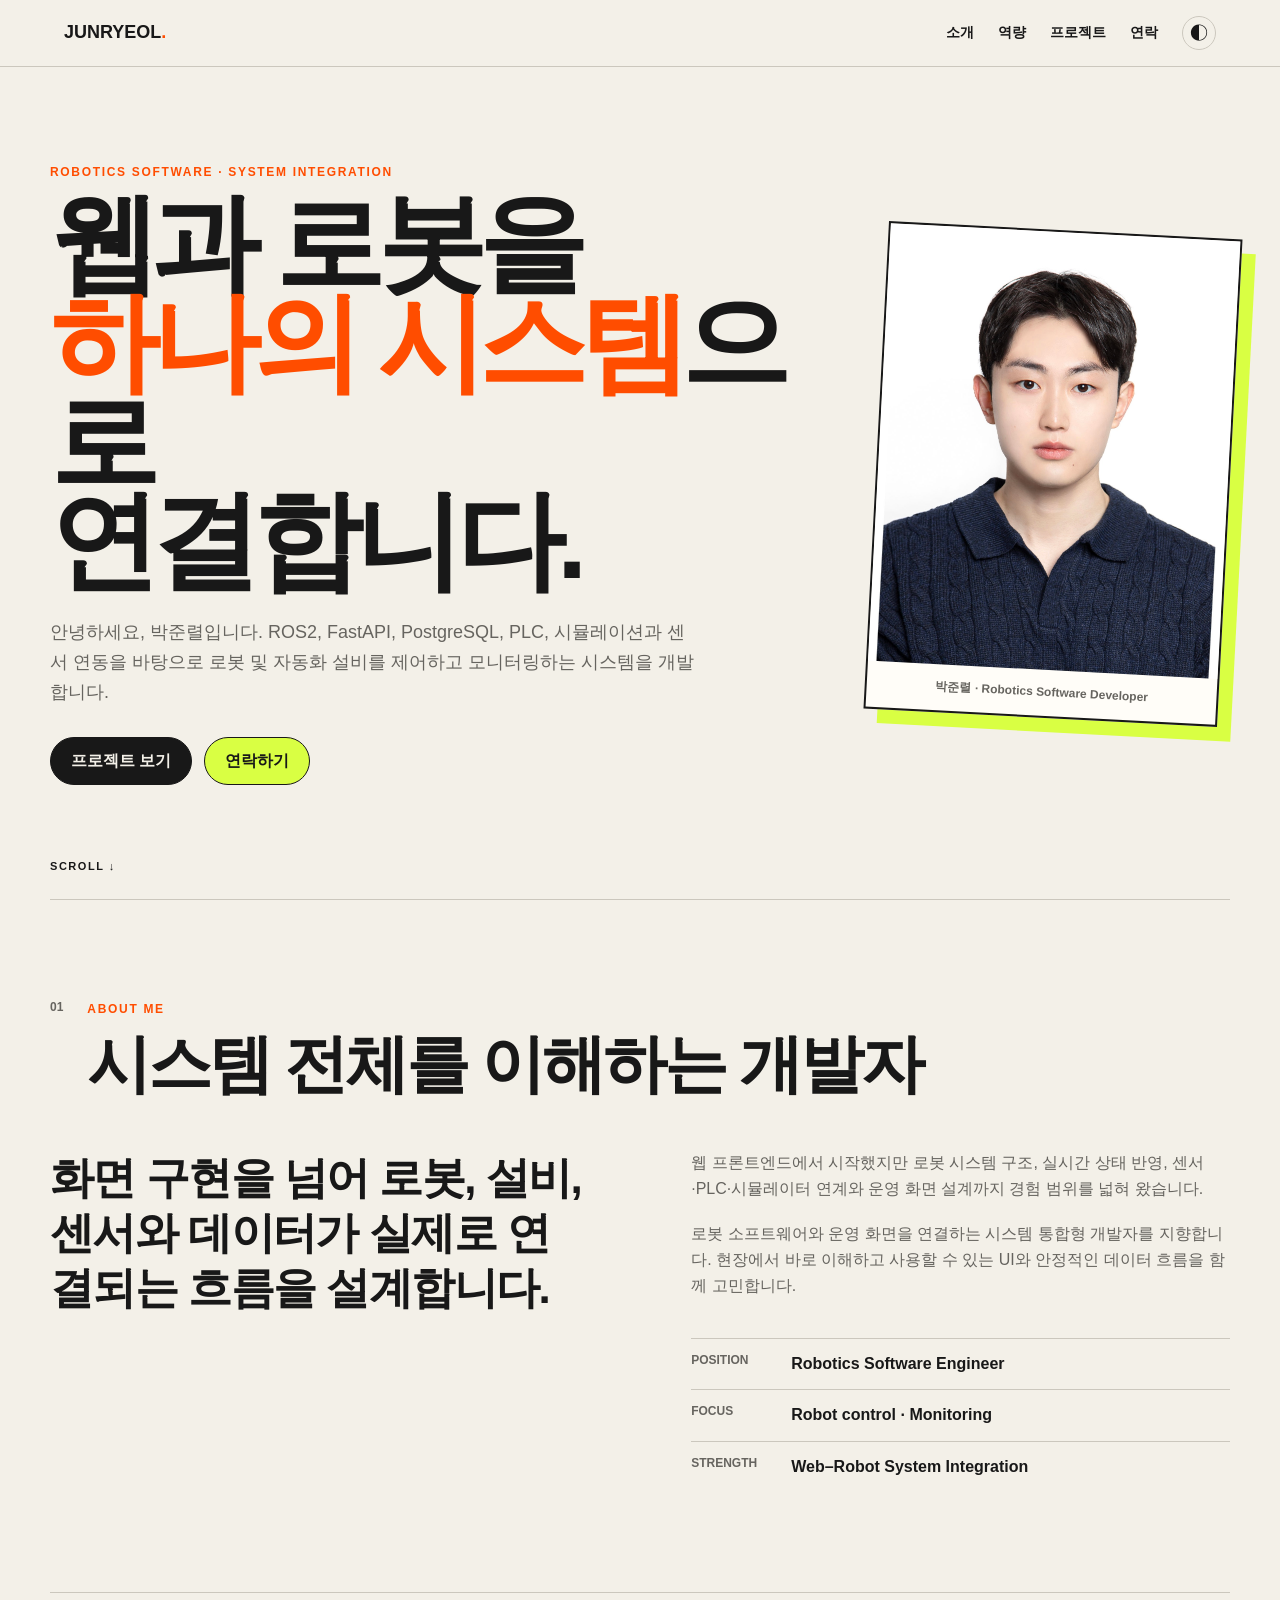
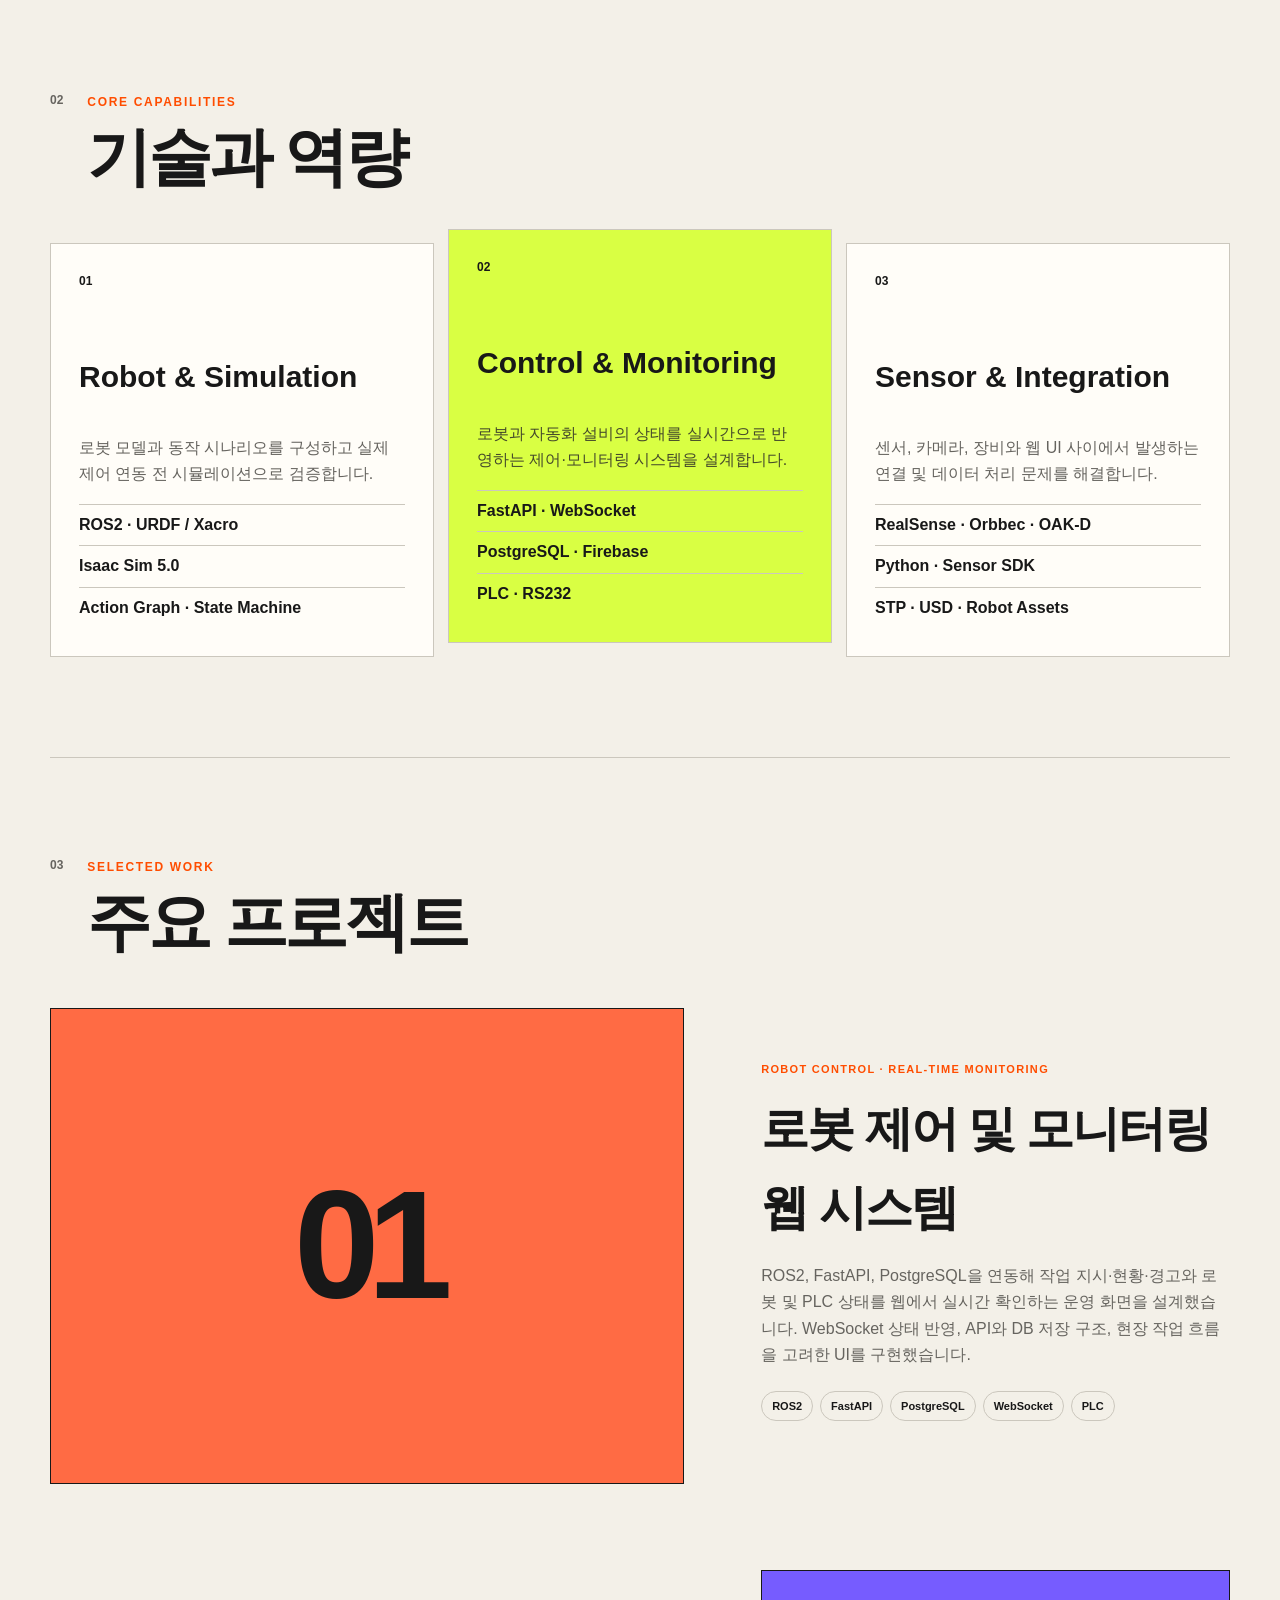
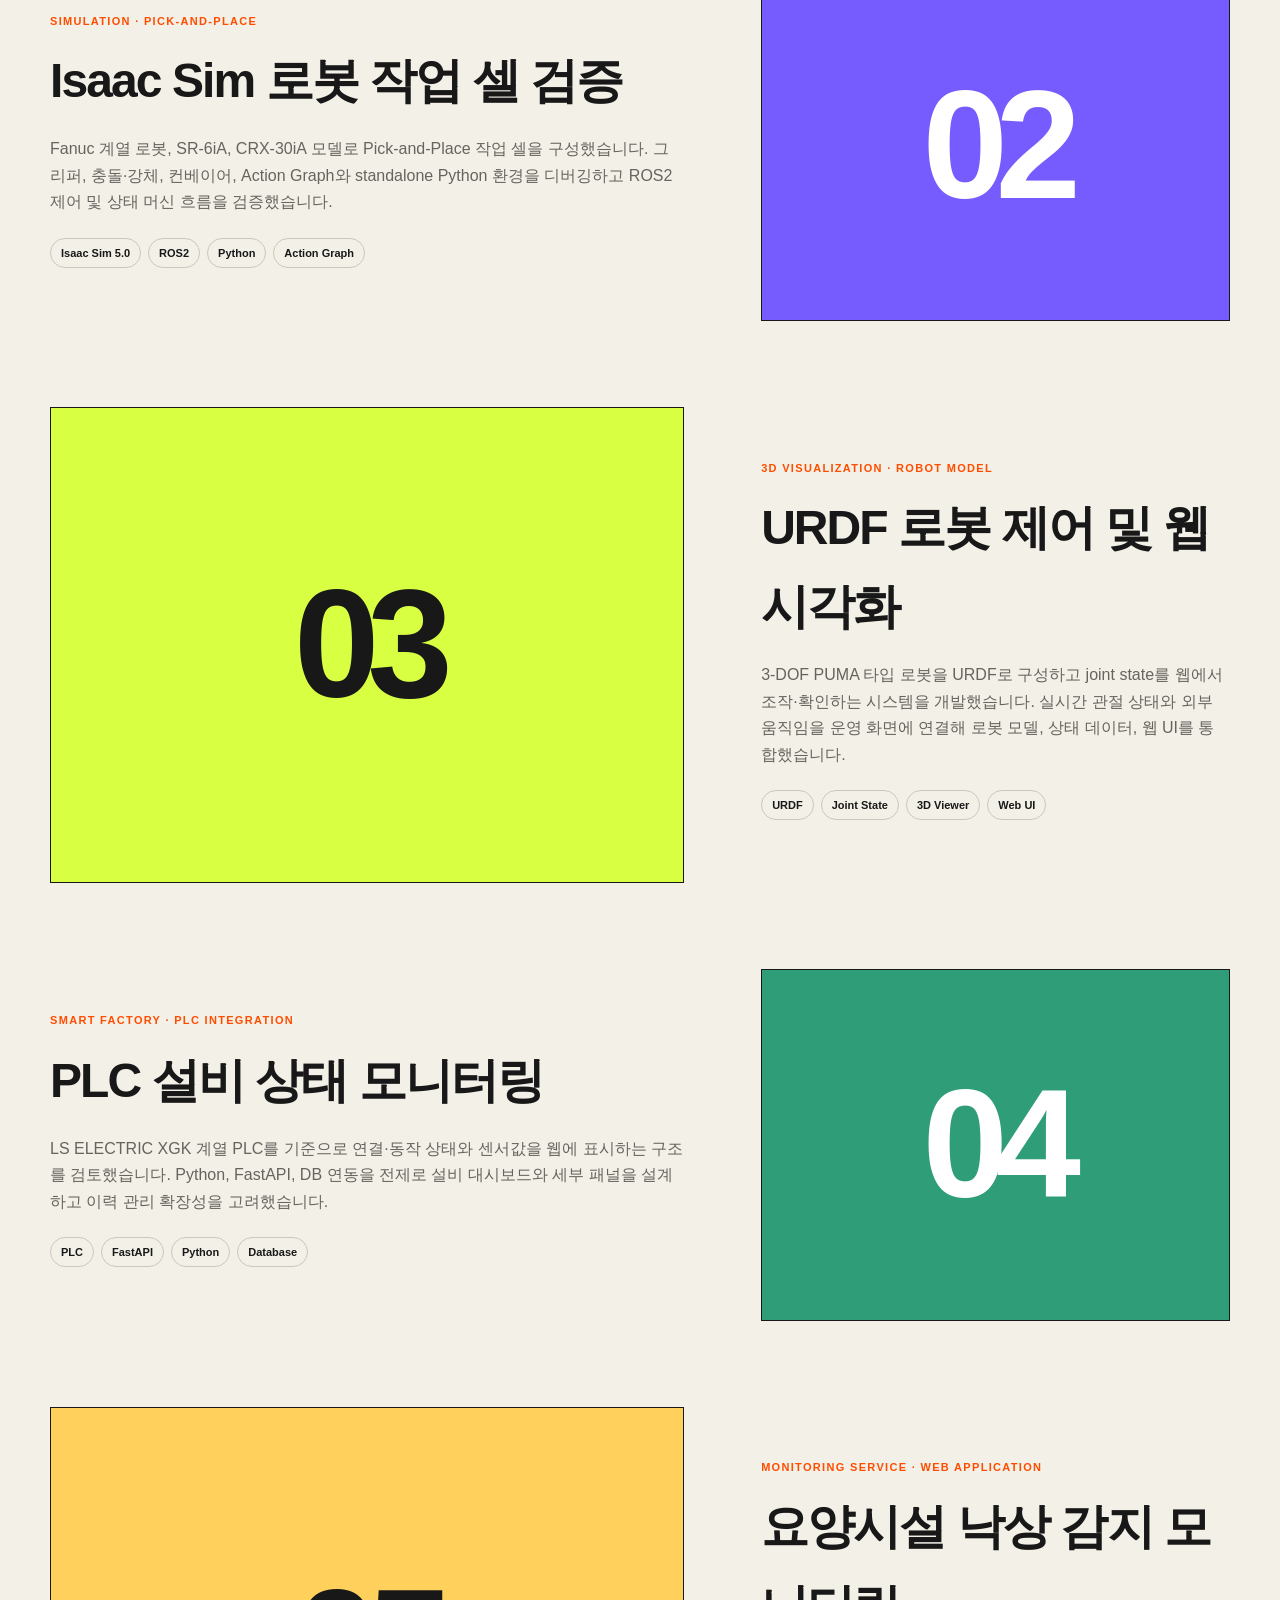
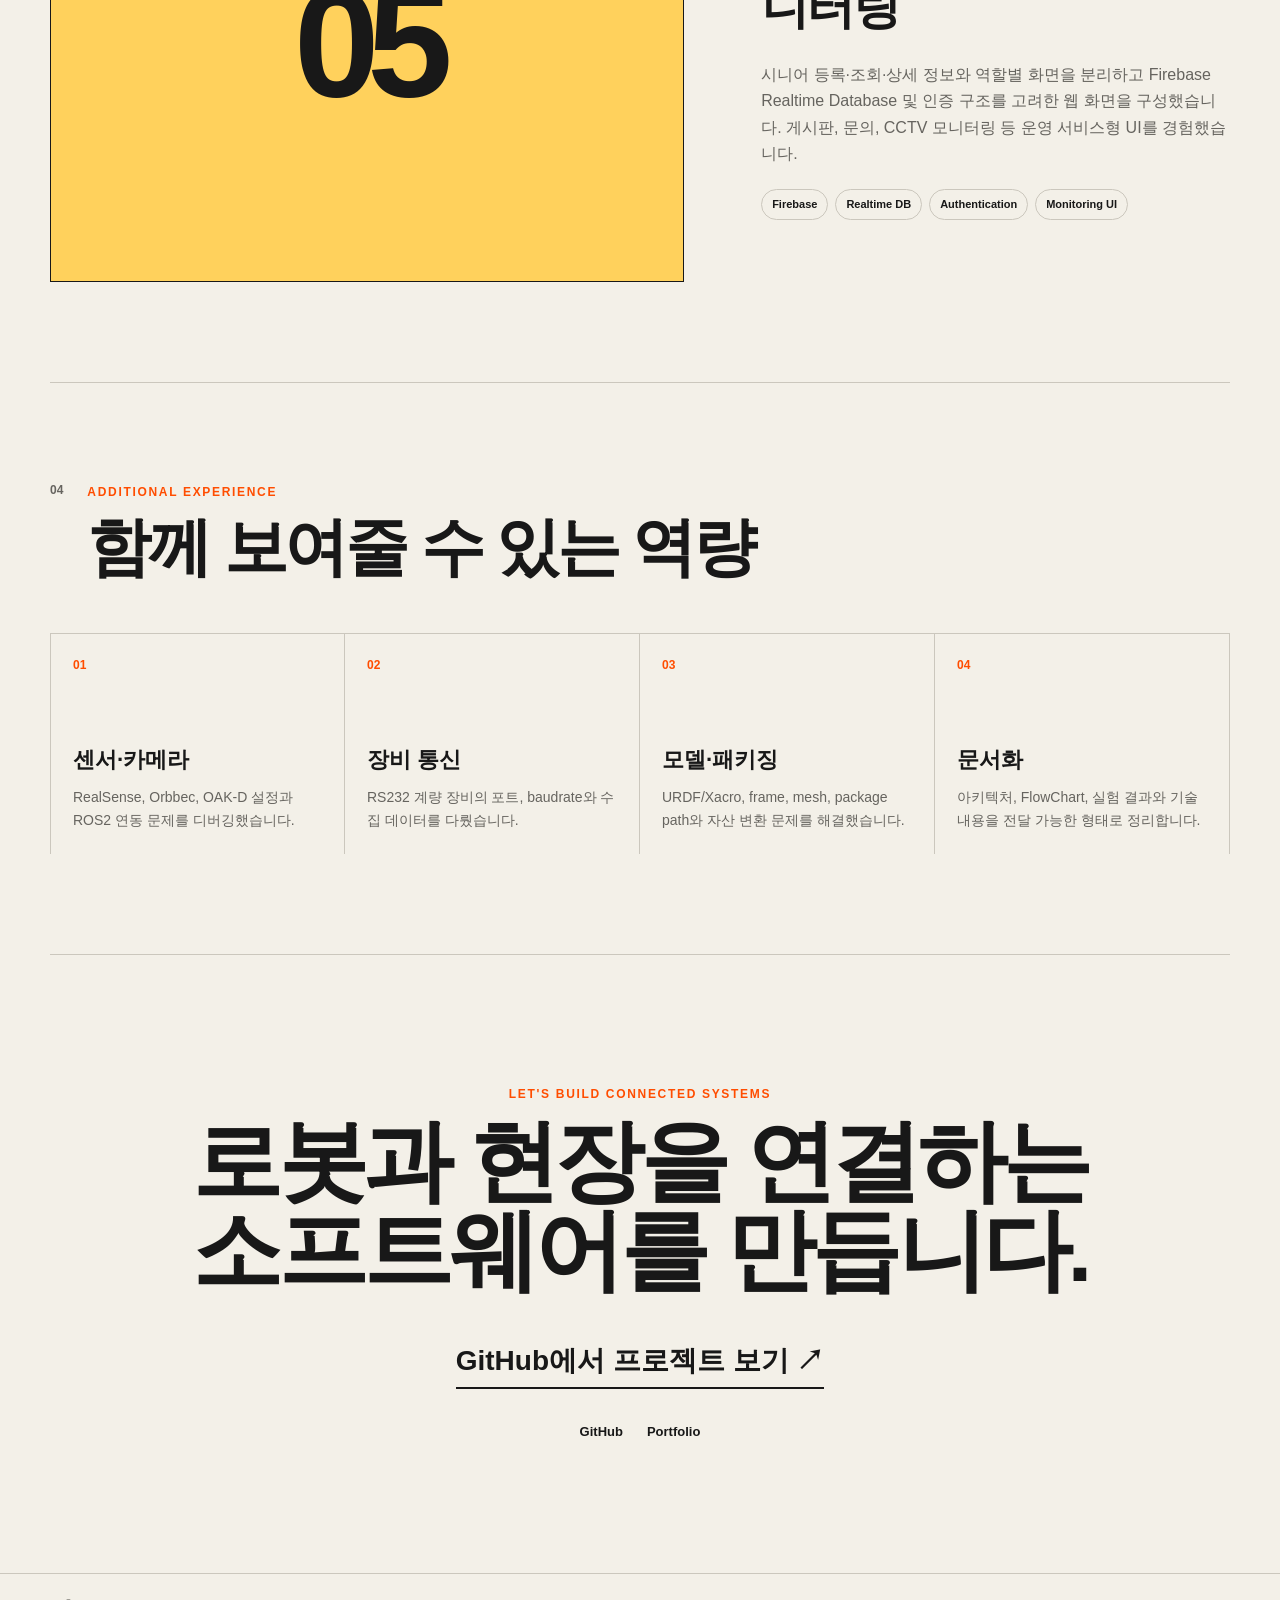
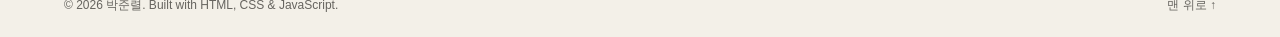
==== index.html @ 9c9fc678 "feat: 로봇 소프트웨어 포트폴리오 페이지 개편" ====
<!doctype html>
<html lang="ko">
<head>
  <meta charset="utf-8">
  <meta name="viewport" content="width=device-width, initial-scale=1">
  <meta name="description" content="웹과 로봇을 연결하는 시스템 통합형 개발자 박준렬의 포트폴리오입니다.">
  <title>박준렬 | Robotics Software Developer</title>
  <link rel="stylesheet" href="css/style.css">
</head>
<body>
  <header class="site-header">
    <a class="logo" href="#home" aria-label="홈으로 이동">JUNRYEOL<span>.</span></a>
    <button class="menu-button" type="button" aria-expanded="false" aria-controls="siteNav">메뉴</button>
    <nav id="siteNav" class="site-nav" aria-label="주요 메뉴">
      <a href="#about">소개</a><a href="#skills">역량</a><a href="#projects">프로젝트</a><a href="#contact">연락</a>
      <button class="theme-button" type="button" aria-label="색상 테마 변경">◐</button>
    </nav>
  </header>
  <main>
    <section id="home" class="hero">
      <div class="hero-copy">
        <p class="eyebrow">Robotics software · System integration</p>
        <h1>웹과 로봇을<br><span>하나의 시스템</span>으로<br>연결합니다.</h1>
        <p class="hero-text">안녕하세요, 박준렬입니다. ROS2, FastAPI, PostgreSQL, PLC, 시뮬레이션과 센서 연동을 바탕으로 로봇 및 자동화 설비를 제어하고 모니터링하는 시스템을 개발합니다.</p>
        <div class="hero-actions"><a class="button primary" href="#projects">프로젝트 보기</a><a class="button secondary" href="#contact">연락하기</a></div>
      </div>
      <figure class="hero-visual profile-photo"><img src="2023_image.jpg" alt="박준렬 증명사진"><figcaption>박준렬 · Robotics Software Developer</figcaption></figure>
      <a class="scroll-hint" href="#about">SCROLL ↓</a>
    </section>
    <section id="about" class="section about-section">
      <div class="section-heading"><p class="section-number">01</p><div><p class="eyebrow">About me</p><h2>시스템 전체를 이해하는 개발자</h2></div></div>
      <div class="about-grid">
        <p class="lead-text">화면 구현을 넘어 로봇, 설비, 센서와 데이터가 실제로 연결되는 흐름을 설계합니다.</p>
        <div class="about-copy">
          <p>웹 프론트엔드에서 시작했지만 로봇 시스템 구조, 실시간 상태 반영, 센서·PLC·시뮬레이터 연계와 운영 화면 설계까지 경험 범위를 넓혀 왔습니다.</p>
          <p>로봇 소프트웨어와 운영 화면을 연결하는 시스템 통합형 개발자를 지향합니다. 현장에서 바로 이해하고 사용할 수 있는 UI와 안정적인 데이터 흐름을 함께 고민합니다.</p>
          <dl class="quick-info"><div><dt>Position</dt><dd>Robotics Software Engineer</dd></div><div><dt>Focus</dt><dd>Robot control · Monitoring</dd></div><div><dt>Strength</dt><dd>Web–Robot System Integration</dd></div></dl>
        </div>
      </div>
    </section>
    <section id="skills" class="section">
      <div class="section-heading"><p class="section-number">02</p><div><p class="eyebrow">Core capabilities</p><h2>기술과 역량</h2></div></div>
      <div class="skill-grid">
        <article class="skill-card"><span>01</span><h3>Robot & Simulation</h3><p>로봇 모델과 동작 시나리오를 구성하고 실제 제어 연동 전 시뮬레이션으로 검증합니다.</p><ul><li>ROS2 · URDF / Xacro</li><li>Isaac Sim 5.0</li><li>Action Graph · State Machine</li></ul></article>
        <article class="skill-card featured"><span>02</span><h3>Control & Monitoring</h3><p>로봇과 자동화 설비의 상태를 실시간으로 반영하는 제어·모니터링 시스템을 설계합니다.</p><ul><li>FastAPI · WebSocket</li><li>PostgreSQL · Firebase</li><li>PLC · RS232</li></ul></article>
        <article class="skill-card"><span>03</span><h3>Sensor & Integration</h3><p>센서, 카메라, 장비와 웹 UI 사이에서 발생하는 연결 및 데이터 처리 문제를 해결합니다.</p><ul><li>RealSense · Orbbec · OAK-D</li><li>Python · Sensor SDK</li><li>STP · USD · Robot Assets</li></ul></article>
      </div>
    </section>
    <section id="projects" class="section">
      <div class="section-heading"><p class="section-number">03</p><div><p class="eyebrow">Selected work</p><h2>주요 프로젝트</h2></div></div>
      <div class="project-list">
        <article class="project-card"><div class="project-visual project-one"><span>01</span></div><div class="project-copy"><p class="project-type">Robot control · Real-time monitoring</p><h3>로봇 제어 및 모니터링 웹 시스템</h3><p>ROS2, FastAPI, PostgreSQL을 연동해 작업 지시·현황·경고와 로봇 및 PLC 상태를 웹에서 실시간 확인하는 운영 화면을 설계했습니다. WebSocket 상태 반영, API와 DB 저장 구조, 현장 작업 흐름을 고려한 UI를 구현했습니다.</p><ul class="tags"><li>ROS2</li><li>FastAPI</li><li>PostgreSQL</li><li>WebSocket</li><li>PLC</li></ul></div></article>
        <article class="project-card reverse"><div class="project-visual project-two"><span>02</span></div><div class="project-copy"><p class="project-type">Simulation · Pick-and-place</p><h3>Isaac Sim 로봇 작업 셀 검증</h3><p>Fanuc 계열 로봇, SR-6iA, CRX-30iA 모델로 Pick-and-Place 작업 셀을 구성했습니다. 그리퍼, 충돌·강체, 컨베이어, Action Graph와 standalone Python 환경을 디버깅하고 ROS2 제어 및 상태 머신 흐름을 검증했습니다.</p><ul class="tags"><li>Isaac Sim 5.0</li><li>ROS2</li><li>Python</li><li>Action Graph</li></ul></div></article>
        <article class="project-card"><div class="project-visual project-three"><span>03</span></div><div class="project-copy"><p class="project-type">3D visualization · Robot model</p><h3>URDF 로봇 제어 및 웹 시각화</h3><p>3-DOF PUMA 타입 로봇을 URDF로 구성하고 joint state를 웹에서 조작·확인하는 시스템을 개발했습니다. 실시간 관절 상태와 외부 움직임을 운영 화면에 연결해 로봇 모델, 상태 데이터, 웹 UI를 통합했습니다.</p><ul class="tags"><li>URDF</li><li>Joint State</li><li>3D Viewer</li><li>Web UI</li></ul></div></article>
        <article class="project-card reverse"><div class="project-visual project-four"><span>04</span></div><div class="project-copy"><p class="project-type">Smart factory · PLC integration</p><h3>PLC 설비 상태 모니터링</h3><p>LS ELECTRIC XGK 계열 PLC를 기준으로 연결·동작 상태와 센서값을 웹에 표시하는 구조를 검토했습니다. Python, FastAPI, DB 연동을 전제로 설비 대시보드와 세부 패널을 설계하고 이력 관리 확장성을 고려했습니다.</p><ul class="tags"><li>PLC</li><li>FastAPI</li><li>Python</li><li>Database</li></ul></div></article>
        <article class="project-card"><div class="project-visual project-five"><span>05</span></div><div class="project-copy"><p class="project-type">Monitoring service · Web application</p><h3>요양시설 낙상 감지 모니터링</h3><p>시니어 등록·조회·상세 정보와 역할별 화면을 분리하고 Firebase Realtime Database 및 인증 구조를 고려한 웹 화면을 구성했습니다. 게시판, 문의, CCTV 모니터링 등 운영 서비스형 UI를 경험했습니다.</p><ul class="tags"><li>Firebase</li><li>Realtime DB</li><li>Authentication</li><li>Monitoring UI</li></ul></div></article>
      </div>
    </section>
    <section class="section process-section">
      <div class="section-heading"><p class="section-number">04</p><div><p class="eyebrow">Additional experience</p><h2>함께 보여줄 수 있는 역량</h2></div></div>
      <ol class="process-list">
        <li><span>01</span><div><h3>센서·카메라</h3><p>RealSense, Orbbec, OAK-D 설정과 ROS2 연동 문제를 디버깅했습니다.</p></div></li>
        <li><span>02</span><div><h3>장비 통신</h3><p>RS232 계량 장비의 포트, baudrate와 수집 데이터를 다뤘습니다.</p></div></li>
        <li><span>03</span><div><h3>모델·패키징</h3><p>URDF/Xacro, frame, mesh, package path와 자산 변환 문제를 해결했습니다.</p></div></li>
        <li><span>04</span><div><h3>문서화</h3><p>아키텍처, FlowChart, 실험 결과와 기술 내용을 전달 가능한 형태로 정리합니다.</p></div></li>
      </ol>
    </section>
    <section id="contact" class="contact-section"><p class="eyebrow">Let's build connected systems</p><h2>로봇과 현장을 연결하는<br>소프트웨어를 만듭니다.</h2><a class="contact-mail" href="https://github.com/utf-404" target="_blank" rel="noreferrer">GitHub에서 프로젝트 보기 ↗</a><div class="social-links"><a href="https://github.com/utf-404" target="_blank" rel="noreferrer">GitHub</a><a href="#home">Portfolio</a></div></section>
  </main>
  <footer class="site-footer"><p>© 2026 박준렬. Built with HTML, CSS & JavaScript.</p><a href="#home">맨 위로 ↑</a></footer>
  <script src="js/main.js"></script>
</body>
</html>
---- css/style.css ----
:root{--bg:#f3f0e8;--panel:#fffdf8;--text:#181818;--muted:#66645f;--line:#cbc7bd;--accent:#ff4d00;--lime:#d9ff43;--purple:#7558ff;--header:rgba(243,240,232,.9)}
*{box-sizing:border-box}html{scroll-behavior:smooth}body{margin:0;background:var(--bg);color:var(--text);font-family:Arial,"Noto Sans KR",sans-serif;line-height:1.65;transition:background .2s,color .2s}body.dark{--bg:#151515;--panel:#202020;--text:#f4f1e9;--muted:#aaa69e;--line:#3b3b38;--header:rgba(21,21,21,.9);--lime:#bde52f}a{color:inherit;text-decoration:none}button{color:inherit}code{font-size:.9em}.site-header{position:sticky;top:0;z-index:20;display:flex;align-items:center;justify-content:space-between;padding:16px clamp(20px,5vw,72px);background:var(--header);border-bottom:1px solid var(--line);backdrop-filter:blur(12px)}.logo{font-size:18px;font-weight:900}.logo span,.eyebrow{color:var(--accent)}.site-nav{display:flex;align-items:center;gap:24px;font-size:14px;font-weight:800}.site-nav a:hover{color:var(--accent)}.theme-button,.menu-button{border:1px solid var(--line);background:transparent;border-radius:50%;cursor:pointer}.theme-button{width:34px;height:34px;font-size:18px}.menu-button{display:none;padding:7px 12px;border-radius:99px;font-weight:800}main{width:min(1180px,calc(100% - 40px));margin:auto}.hero{position:relative;display:grid;grid-template-columns:1.35fr .65fr;align-items:center;gap:clamp(32px,7vw,100px);min-height:calc(100vh - 68px);padding:72px 0 90px}.eyebrow{margin:0 0 12px;font-size:12px;font-weight:900;letter-spacing:.14em;text-transform:uppercase}.hero h1{margin:0 0 28px;font-size:clamp(58px,8.5vw,118px);line-height:.91;letter-spacing:-.07em}.hero h1 span{color:var(--accent)}.hero-text{max-width:650px;margin:0;color:var(--muted);font-size:18px}.hero-actions{display:flex;flex-wrap:wrap;gap:12px;margin-top:30px}.button{display:inline-flex;align-items:center;justify-content:center;min-height:48px;padding:0 20px;border:1px solid var(--text);border-radius:99px;font-weight:900;transition:transform .15s,box-shadow .15s}.button:hover{transform:translate(-3px,-3px);box-shadow:4px 4px 0 var(--text)}.primary{background:var(--text);color:var(--bg)}.secondary{background:var(--lime);color:#181818}.hero-visual{transform:rotate(3deg)}.portrait-placeholder{display:grid;place-items:center;aspect-ratio:4/5;background:var(--purple);border:2px solid var(--text);box-shadow:14px 14px 0 var(--lime)}.portrait-placeholder span{color:#fff;font-size:clamp(42px,6vw,74px);font-weight:900;line-height:.84;letter-spacing:-.07em}.hero-visual p{margin:26px 0 0;text-align:center;color:var(--muted);font-size:12px}.scroll-hint{position:absolute;bottom:24px;left:0;font-size:11px;font-weight:900;letter-spacing:.14em}.section{padding:100px 0;border-top:1px solid var(--line);scroll-margin-top:68px}.section-heading{display:flex;gap:24px;align-items:flex-start;margin-bottom:54px}.section-number{margin:1px 0 0;font:900 12px/1 Arial;color:var(--muted)}h2{margin:0;font-size:clamp(38px,5vw,68px);line-height:1;letter-spacing:-.05em}h3{margin:0}.about-grid{display:grid;grid-template-columns:1fr 1fr;gap:clamp(40px,8vw,120px)}.lead-text{margin:0;font-size:clamp(26px,3.5vw,44px);font-weight:800;line-height:1.25;letter-spacing:-.035em}.about-copy>p{margin:0 0 18px;color:var(--muted)}.quick-info{margin:38px 0 0}.quick-info div{display:grid;grid-template-columns:100px 1fr;padding:12px 0;border-top:1px solid var(--line)}.quick-info dt{color:var(--muted);font-size:12px;font-weight:900;text-transform:uppercase}.quick-info dd{margin:0;font-weight:800}.status-dot{display:inline-block;width:8px;height:8px;margin-right:7px;border-radius:50%;background:#25bd65;box-shadow:0 0 0 4px rgba(37,189,101,.15)}.skill-grid{display:grid;grid-template-columns:repeat(3,1fr);gap:14px}.skill-card{min-height:360px;padding:28px;background:var(--panel);border:1px solid var(--line);display:flex;flex-direction:column}.skill-card.featured{background:var(--lime);color:#181818;transform:translateY(-14px)}.skill-card>span{font-size:12px;font-weight:900}.skill-card h3{margin:60px 0 18px;font-size:30px}.skill-card p{color:var(--muted)}.featured p{color:#454a2b}.skill-card ul{padding:0;margin:auto 0 0;list-style:none;font-weight:800}.skill-card li{padding:7px 0;border-top:1px solid var(--line)}.project-list{display:grid;gap:86px}.project-card{display:grid;grid-template-columns:1.15fr .85fr;gap:clamp(32px,6vw,80px);align-items:center}.project-card.reverse .project-visual{order:2}.project-visual{display:grid;place-items:center;aspect-ratio:4/3;border:1px solid var(--text);overflow:hidden}.project-visual span{font-size:clamp(72px,12vw,160px);font-weight:900;letter-spacing:-.08em}.project-one{background:#ff6b44}.project-two{background:#765cff;color:white}.project-three{background:var(--lime);color:#181818}.project-type{color:var(--accent);font-size:11px;font-weight:900;text-transform:uppercase;letter-spacing:.12em}.project-copy h3{font-size:clamp(30px,4vw,48px);letter-spacing:-.04em}.project-copy>p:not(.project-type){color:var(--muted)}.tags{display:flex;flex-wrap:wrap;gap:7px;padding:0;margin:22px 0;list-style:none}.tags li{padding:5px 10px;border:1px solid var(--line);border-radius:99px;font-size:11px;font-weight:800}.project-links{display:flex;gap:20px;font-size:13px;font-weight:900}.project-links a{border-bottom:1px solid}.process-list{display:grid;grid-template-columns:repeat(4,1fr);padding:0;margin:0;list-style:none;border-top:1px solid var(--line)}.process-list li{min-height:220px;padding:22px;border-right:1px solid var(--line);display:flex;flex-direction:column;justify-content:space-between}.process-list li:first-child{border-left:1px solid var(--line)}.process-list span{color:var(--accent);font-size:12px;font-weight:900}.process-list h3{font-size:22px}.process-list p{margin:8px 0 0;color:var(--muted);font-size:14px}.contact-section{padding:130px 0;text-align:center;border-top:1px solid var(--line)}.contact-section h2{font-size:clamp(43px,7vw,92px)}.contact-mail{display:inline-block;margin:42px 0 32px;padding-bottom:3px;border-bottom:2px solid;font-size:clamp(18px,2.4vw,28px);font-weight:900}.social-links{display:flex;justify-content:center;gap:24px;font-size:13px;font-weight:800}.site-footer{display:flex;justify-content:space-between;gap:20px;padding:22px clamp(20px,5vw,72px);border-top:1px solid var(--line);color:var(--muted);font-size:12px}.site-footer p{margin:0}
@media(max-width:800px){.menu-button{display:block}.site-nav{display:none;position:absolute;top:100%;left:0;right:0;padding:22px;background:var(--panel);border-bottom:1px solid var(--line);flex-direction:column;align-items:flex-start}.site-nav.open{display:flex}.hero{grid-template-columns:1fr;padding-top:50px}.hero h1{font-size:clamp(52px,15vw,84px)}.hero-visual{width:min(80%,380px);margin:auto}.scroll-hint{display:none}.about-grid,.project-card{grid-template-columns:1fr}.skill-grid{grid-template-columns:1fr}.skill-card.featured{transform:none}.project-card.reverse .project-visual{order:0}.process-list{grid-template-columns:1fr 1fr}.process-list li:nth-child(3){border-left:1px solid var(--line)}.section{padding:72px 0}}
@media(max-width:480px){main{width:min(100% - 28px,1180px)}.hero{min-height:auto}.hero-actions{flex-direction:column}.button{width:100%}.section-heading{gap:14px}.process-list{grid-template-columns:1fr}.process-list li,.process-list li:nth-child(3){border-left:1px solid var(--line)}.site-footer{flex-direction:column}.contact-section{padding:90px 0}.social-links{flex-wrap:wrap}}
@media(prefers-reduced-motion:reduce){html{scroll-behavior:auto}*,*::before,*::after{transition:none!important}}

/* Portfolio profile and additional project variations */
.profile-photo{overflow:hidden;margin:0;background:var(--panel);border:2px solid var(--text);box-shadow:14px 14px 0 var(--lime)}
.profile-photo img{display:block;width:100%;aspect-ratio:4/5;object-fit:cover;object-position:center top}
.profile-photo figcaption{padding:13px 16px;color:var(--muted);font-size:12px;font-weight:800;text-align:center}
.project-four{background:#2f9d78;color:#fff}
.project-five{background:#ffd15c;color:#181818}
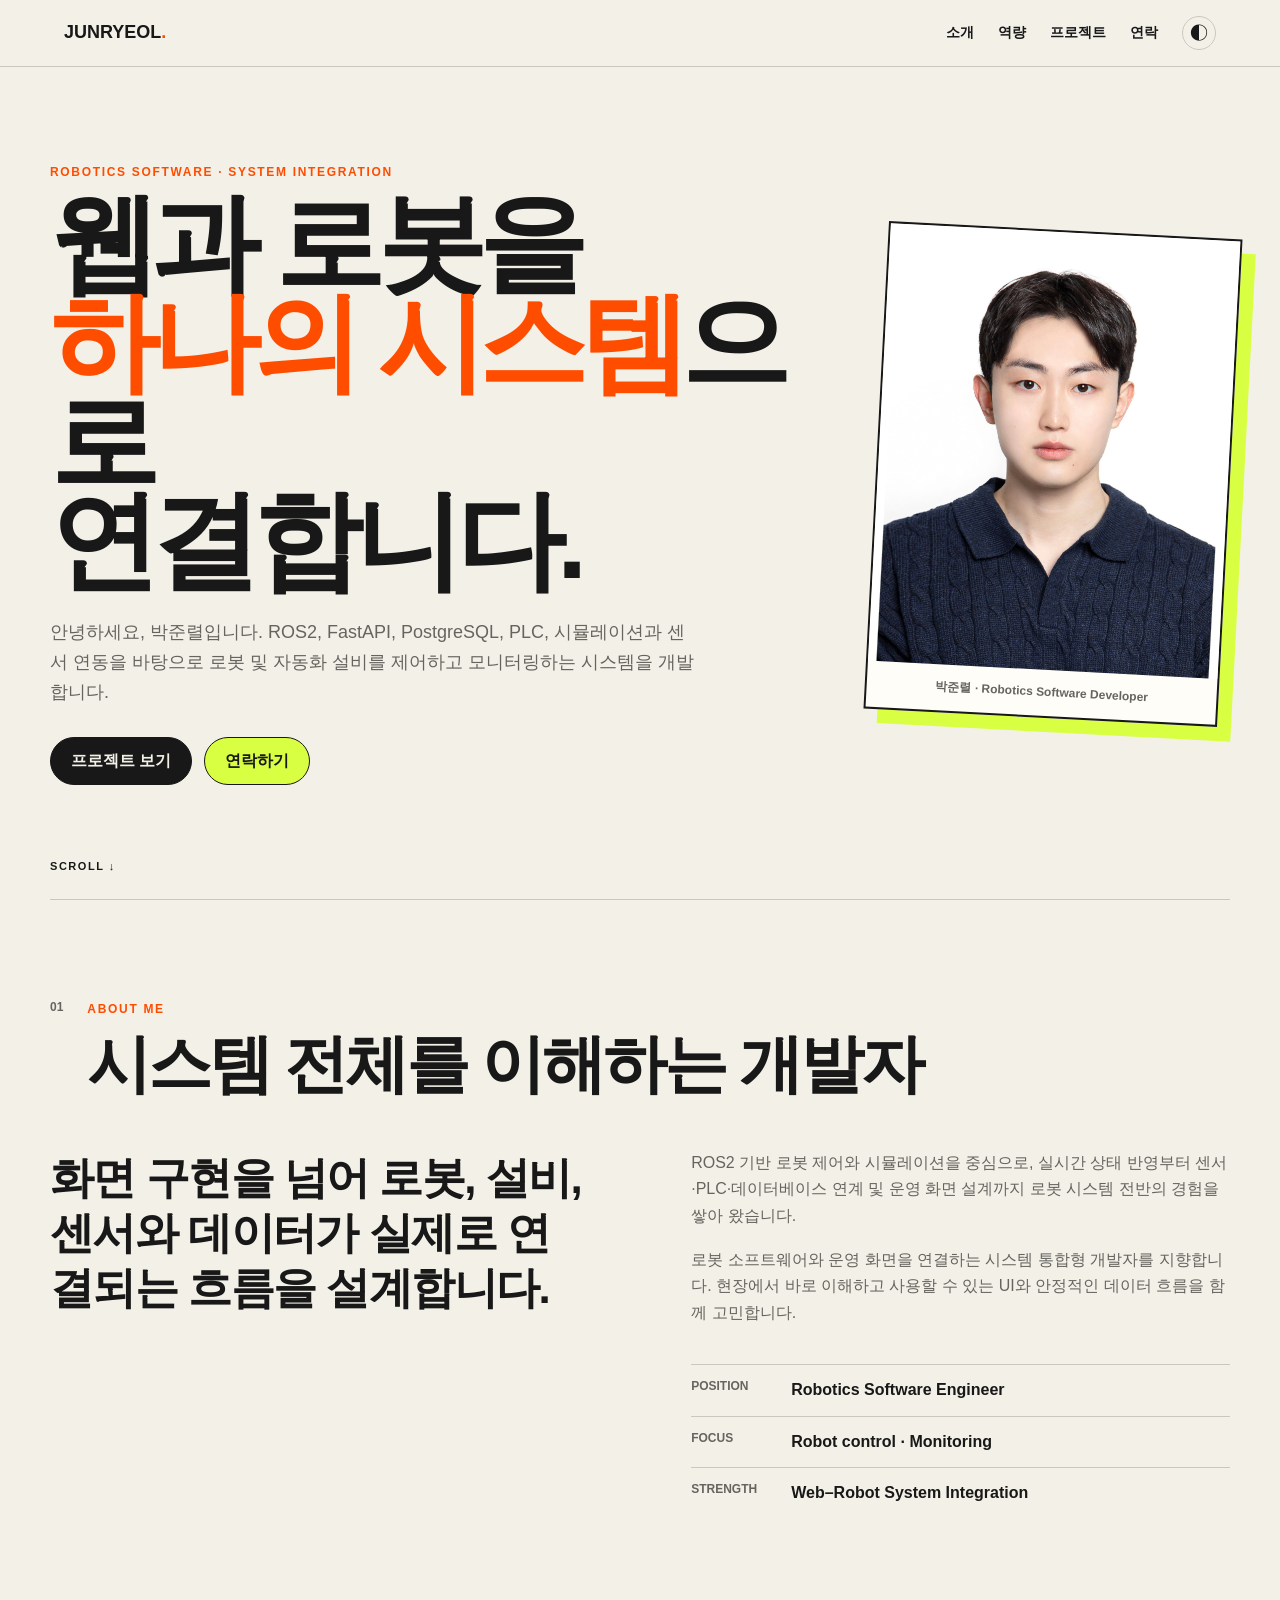
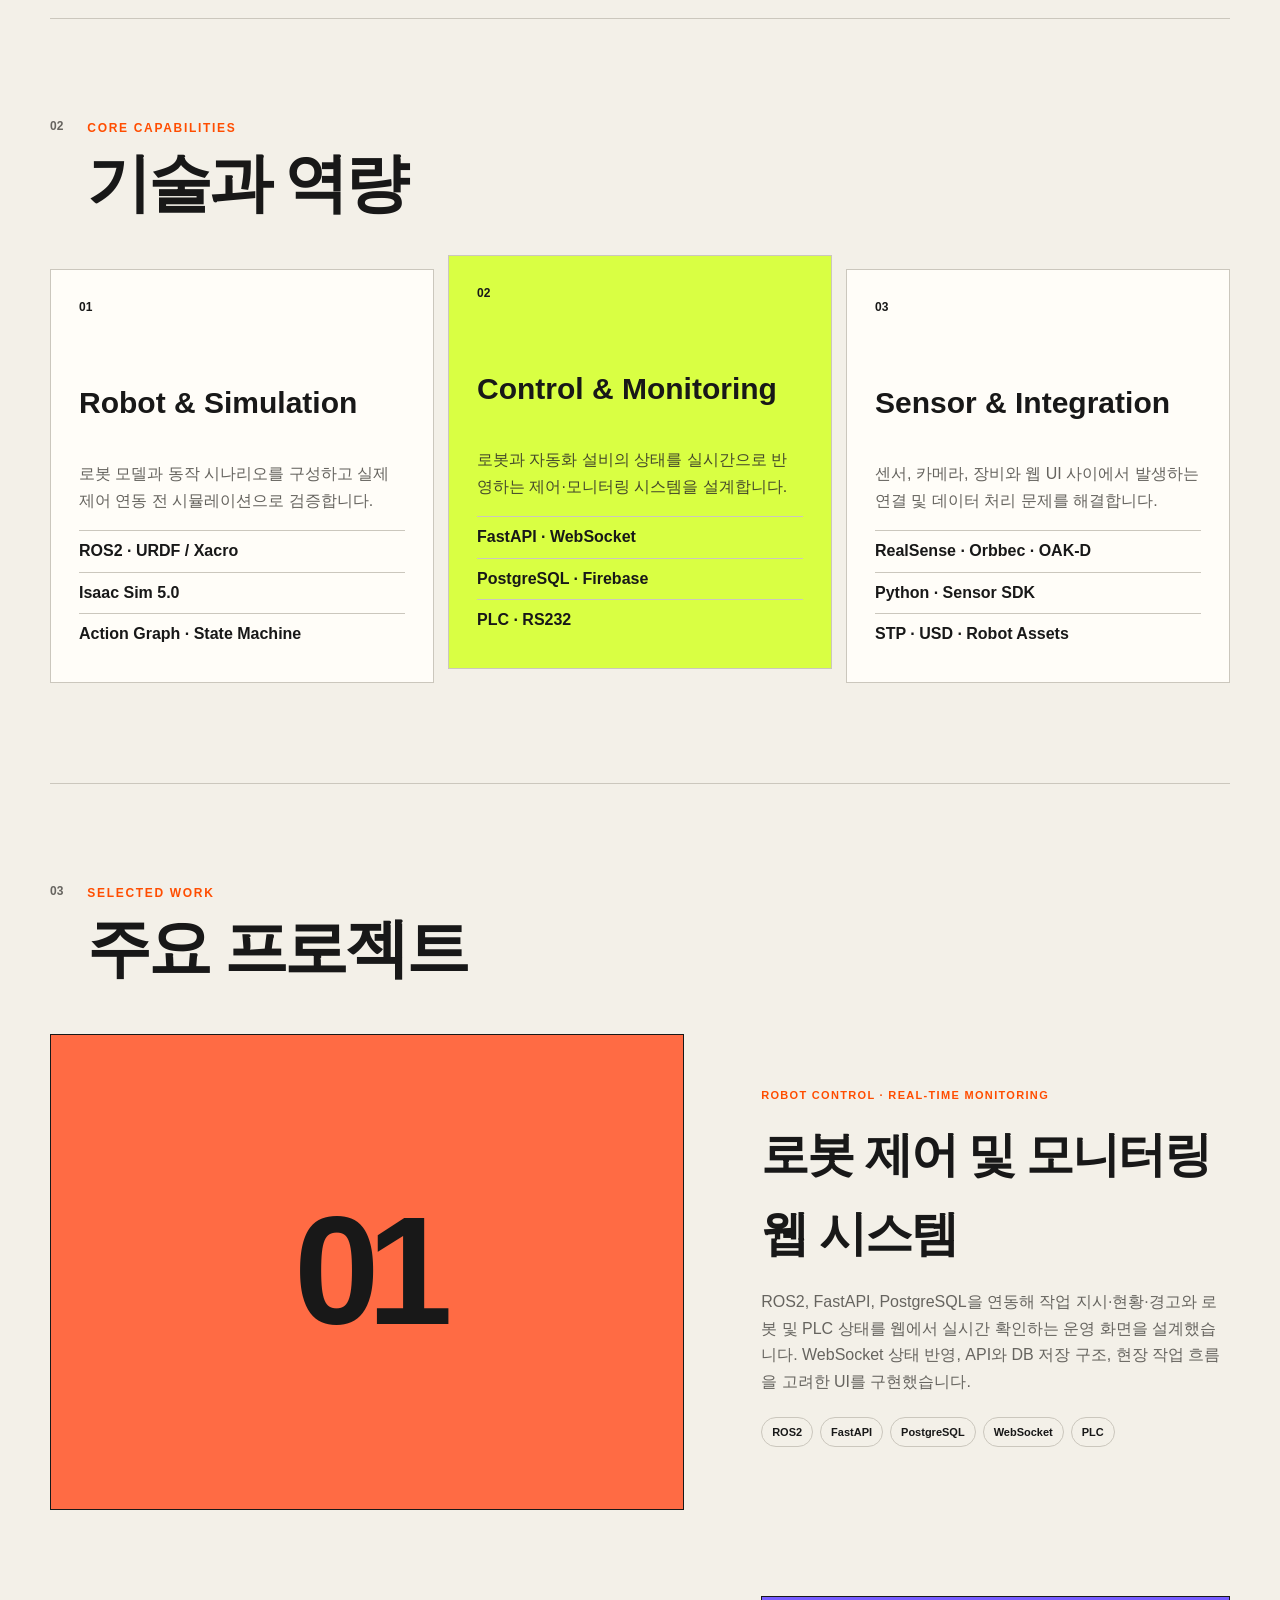
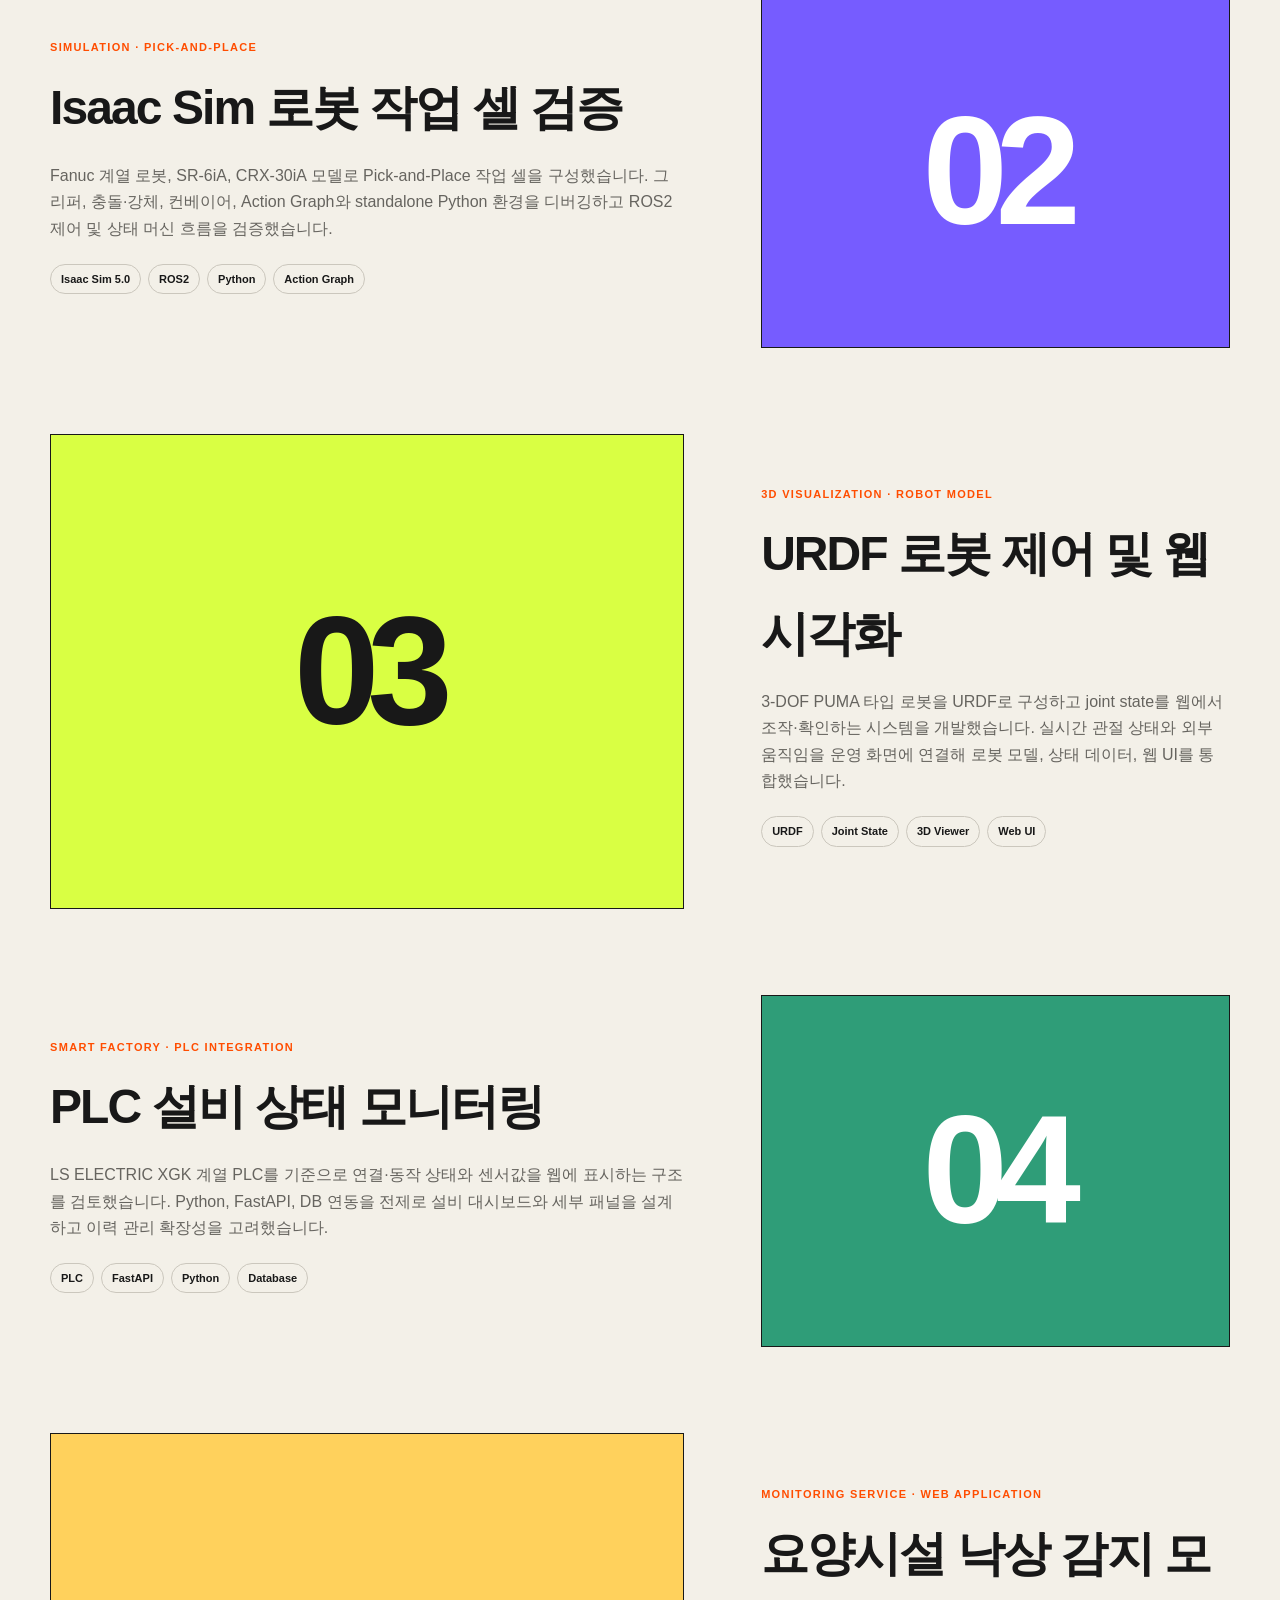
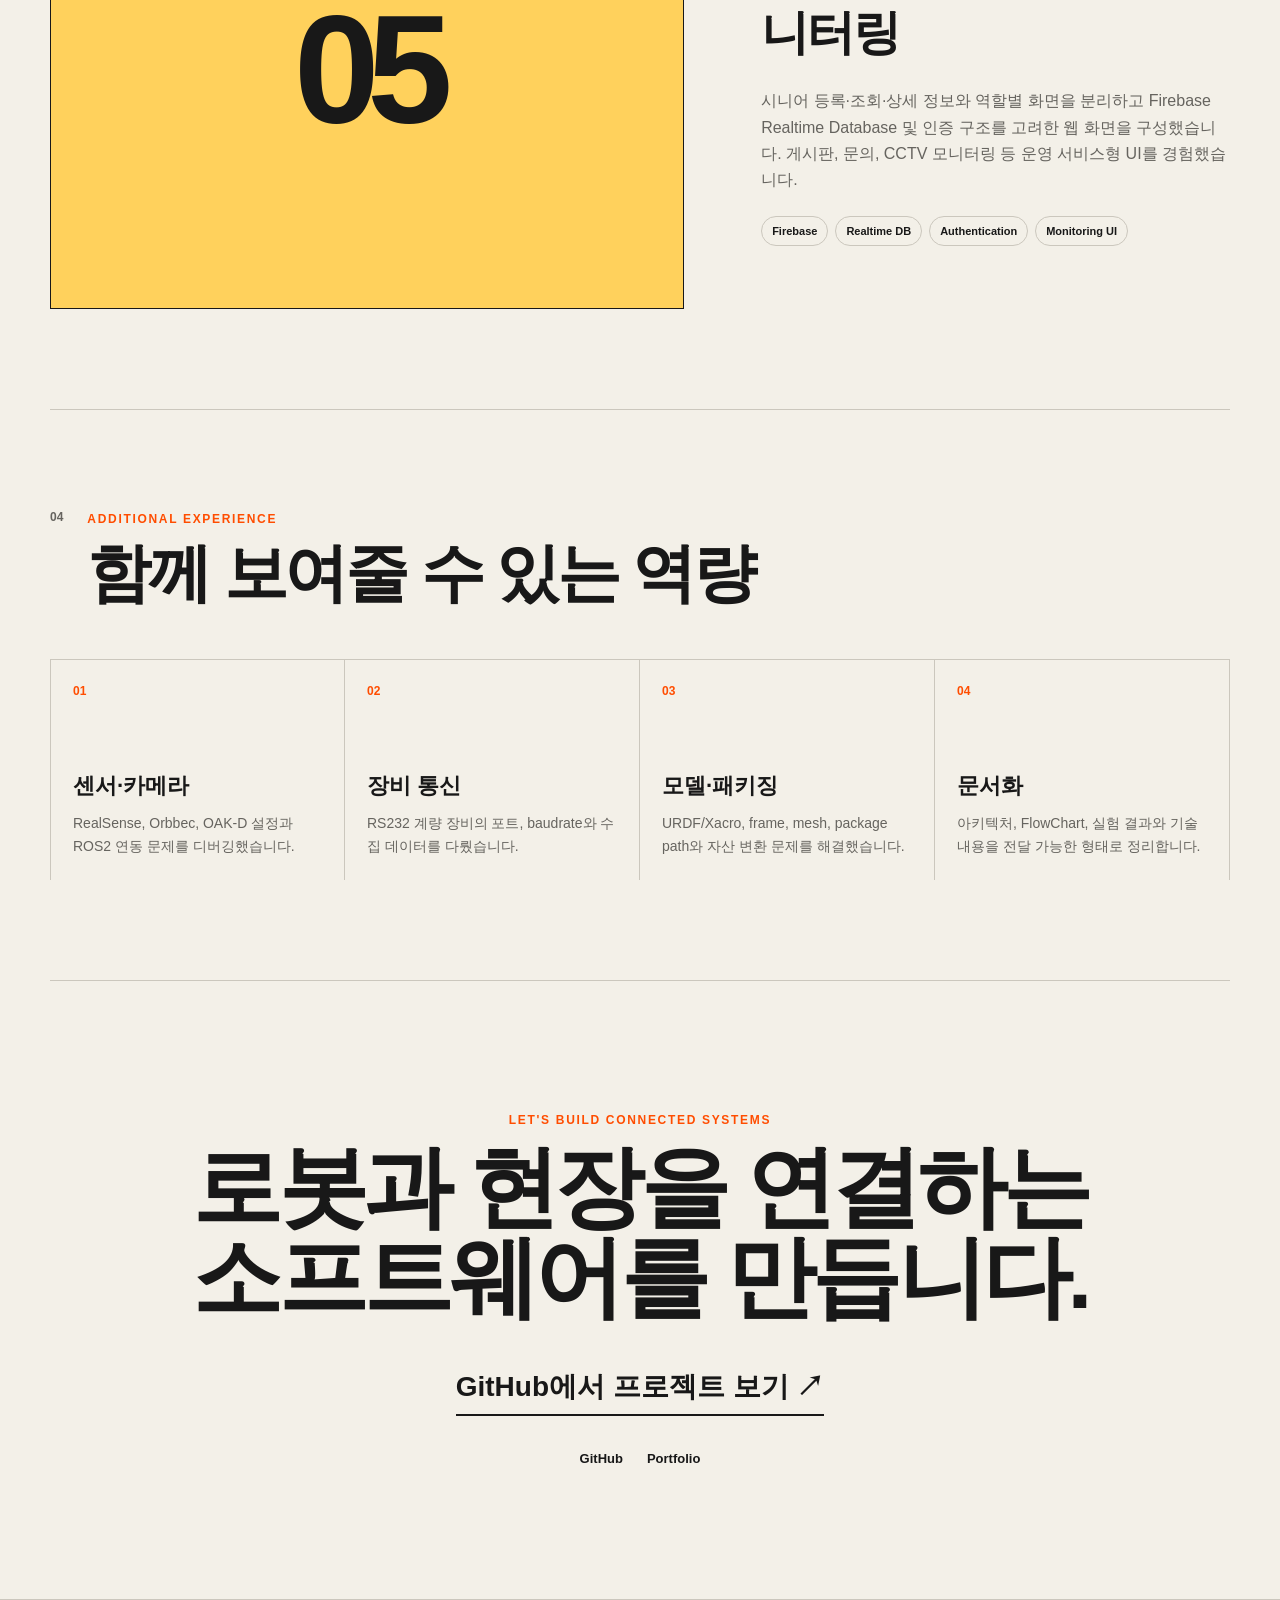
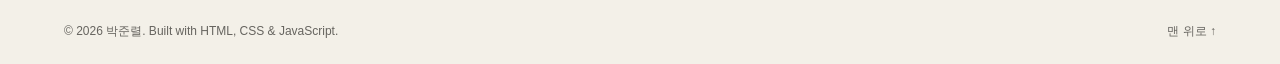
==== commit a89c00f3: "refactor: 프론트엔드 중심 소개를 ROS2 기반 로봇 경력으로 변경" ====
--- a/index.html
+++ b/index.html
@@ -32,7 +32,7 @@
       <div class="about-grid">
         <p class="lead-text">화면 구현을 넘어 로봇, 설비, 센서와 데이터가 실제로 연결되는 흐름을 설계합니다.</p>
         <div class="about-copy">
-          <p>웹 프론트엔드에서 시작했지만 로봇 시스템 구조, 실시간 상태 반영, 센서·PLC·시뮬레이터 연계와 운영 화면 설계까지 경험 범위를 넓혀 왔습니다.</p>
+          <p>ROS2 기반 로봇 제어와 시뮬레이션을 중심으로, 실시간 상태 반영부터 센서·PLC·데이터베이스 연계 및 운영 화면 설계까지 로봇 시스템 전반의 경험을 쌓아 왔습니다.</p>
           <p>로봇 소프트웨어와 운영 화면을 연결하는 시스템 통합형 개발자를 지향합니다. 현장에서 바로 이해하고 사용할 수 있는 UI와 안정적인 데이터 흐름을 함께 고민합니다.</p>
           <dl class="quick-info"><div><dt>Position</dt><dd>Robotics Software Engineer</dd></div><div><dt>Focus</dt><dd>Robot control · Monitoring</dd></div><div><dt>Strength</dt><dd>Web–Robot System Integration</dd></div></dl>
         </div>
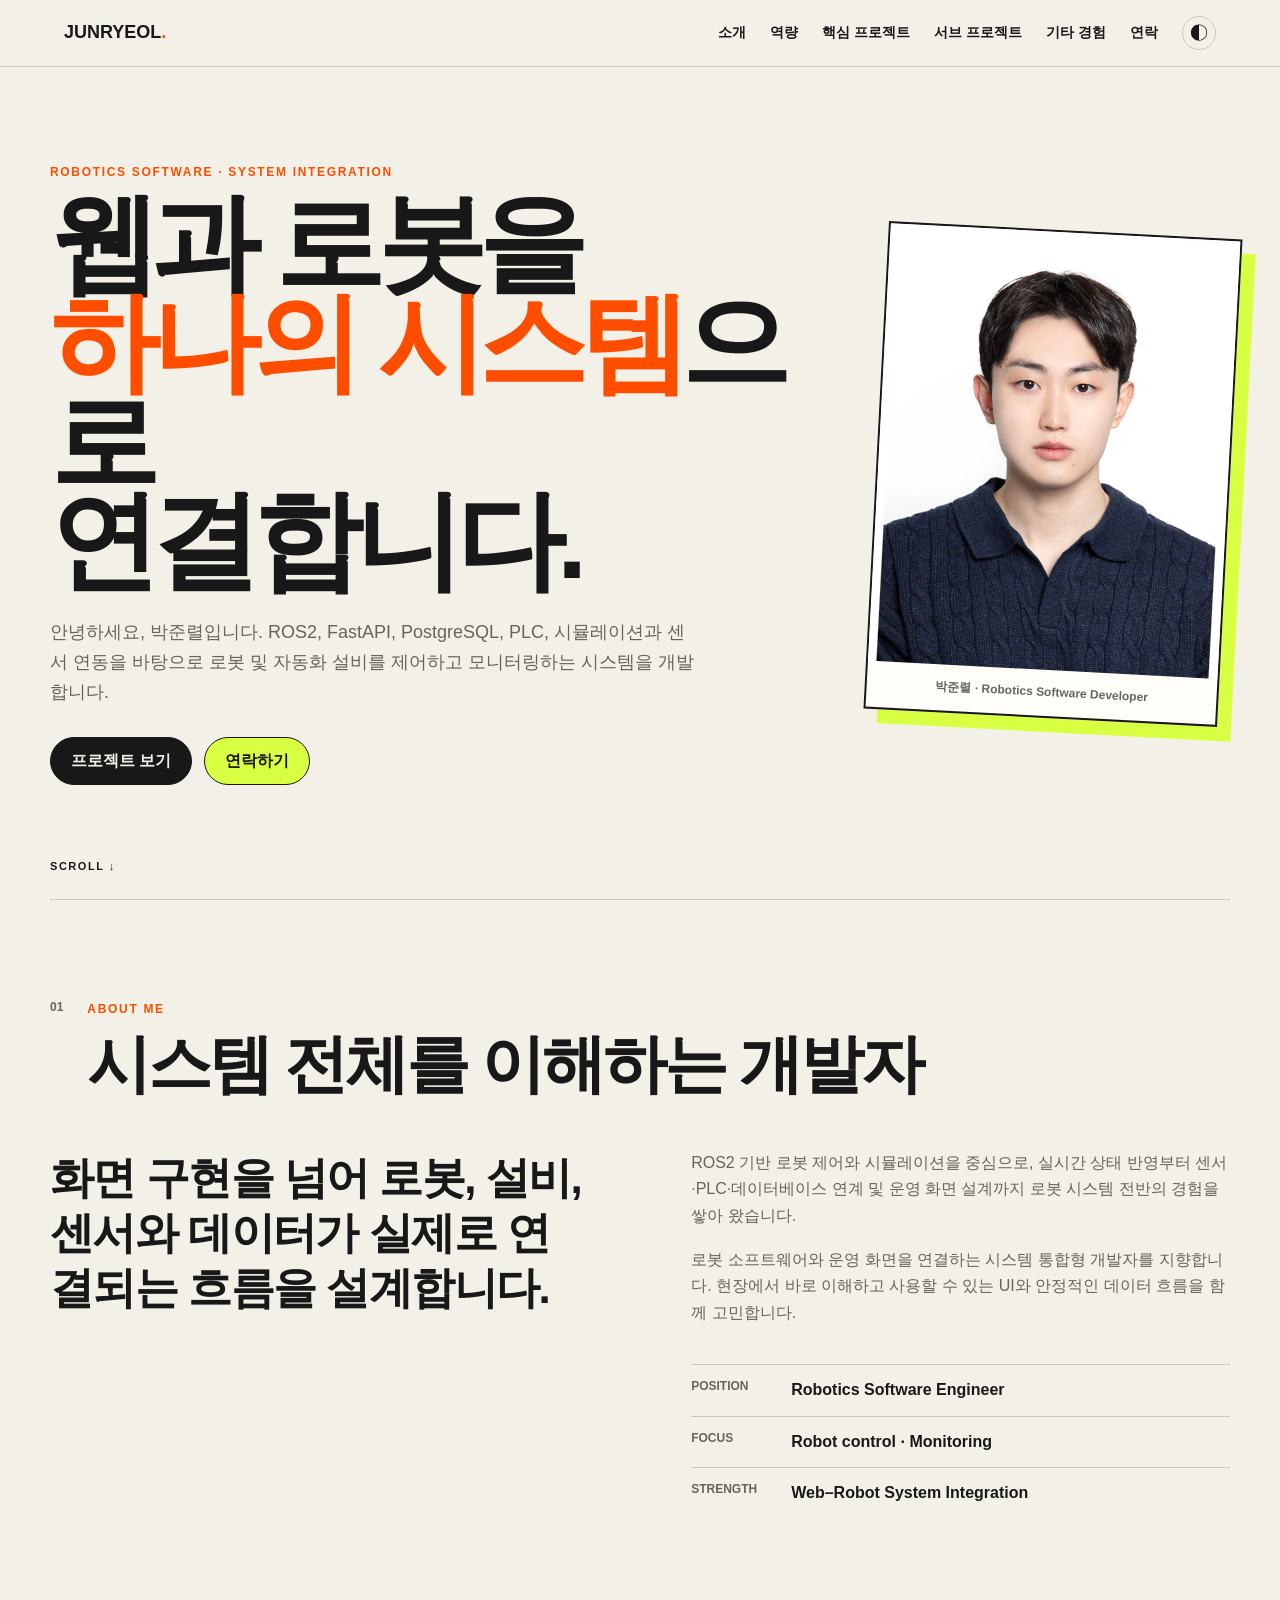
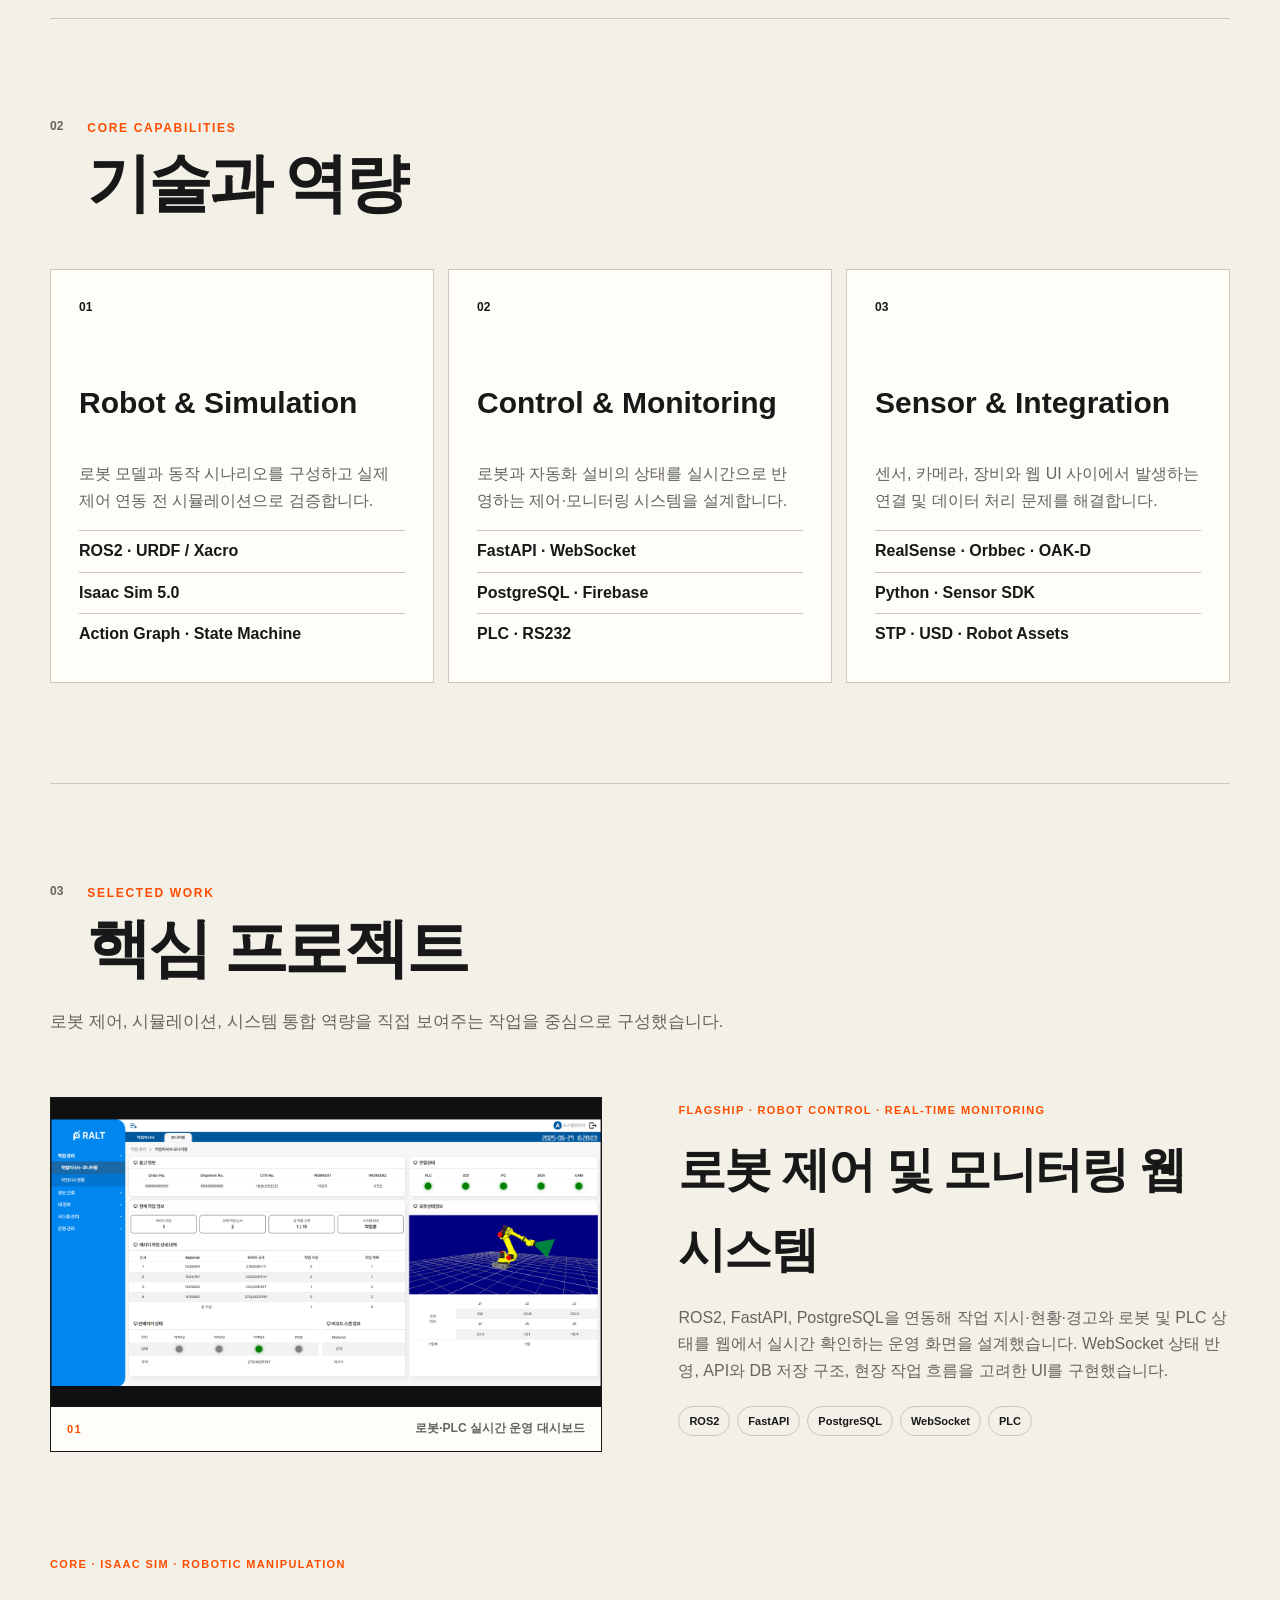
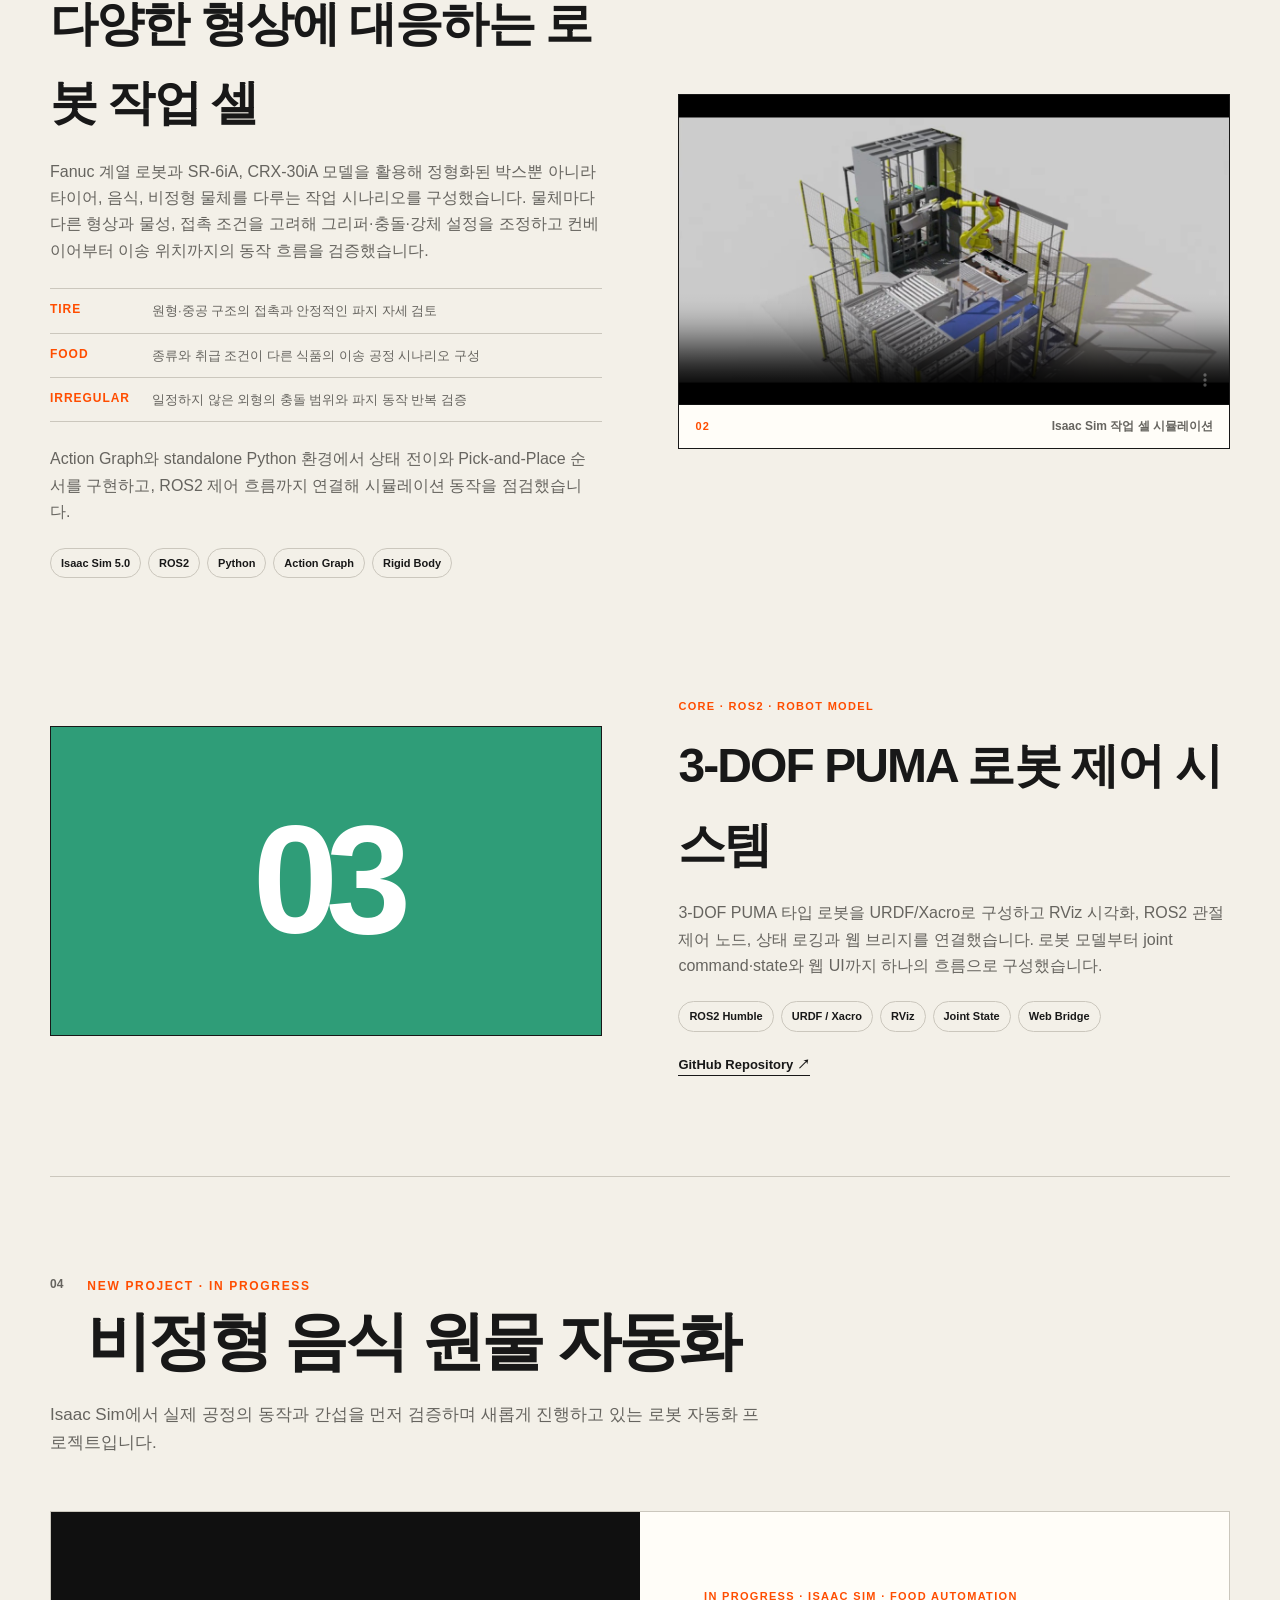
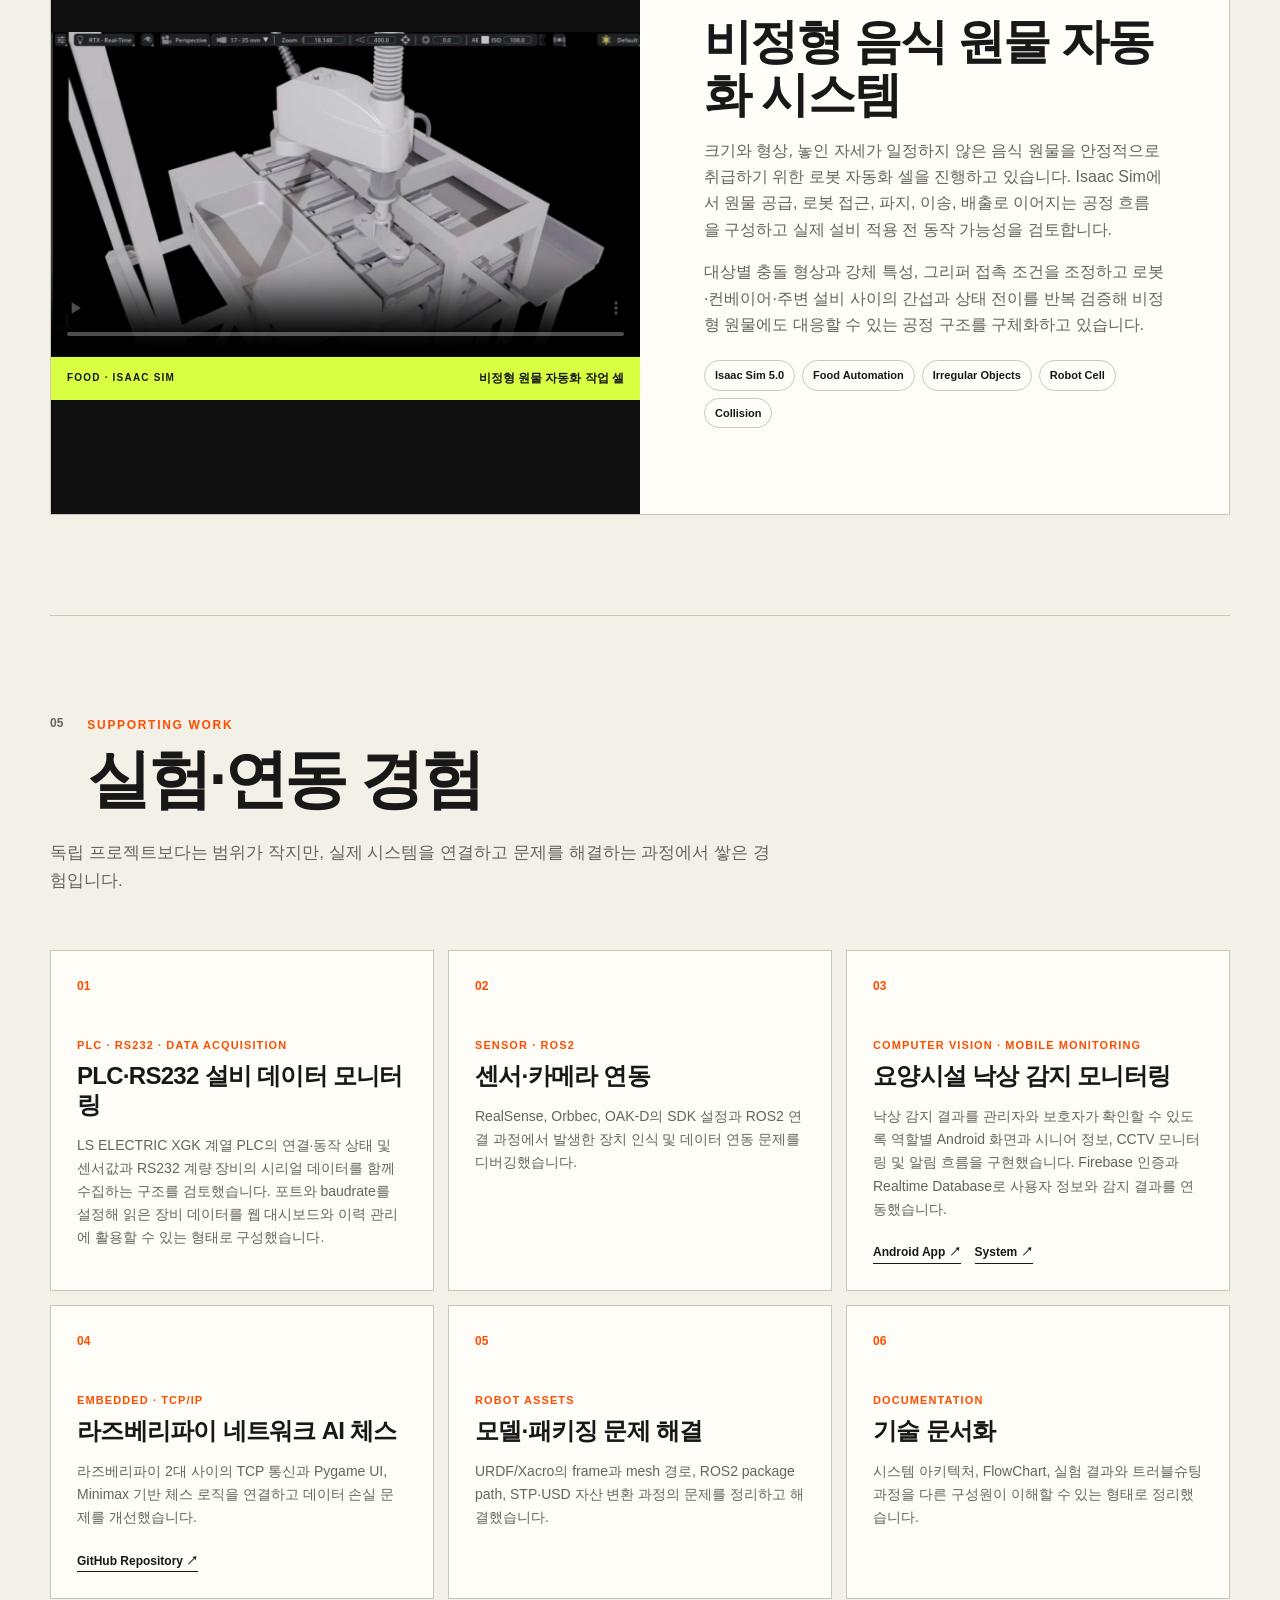
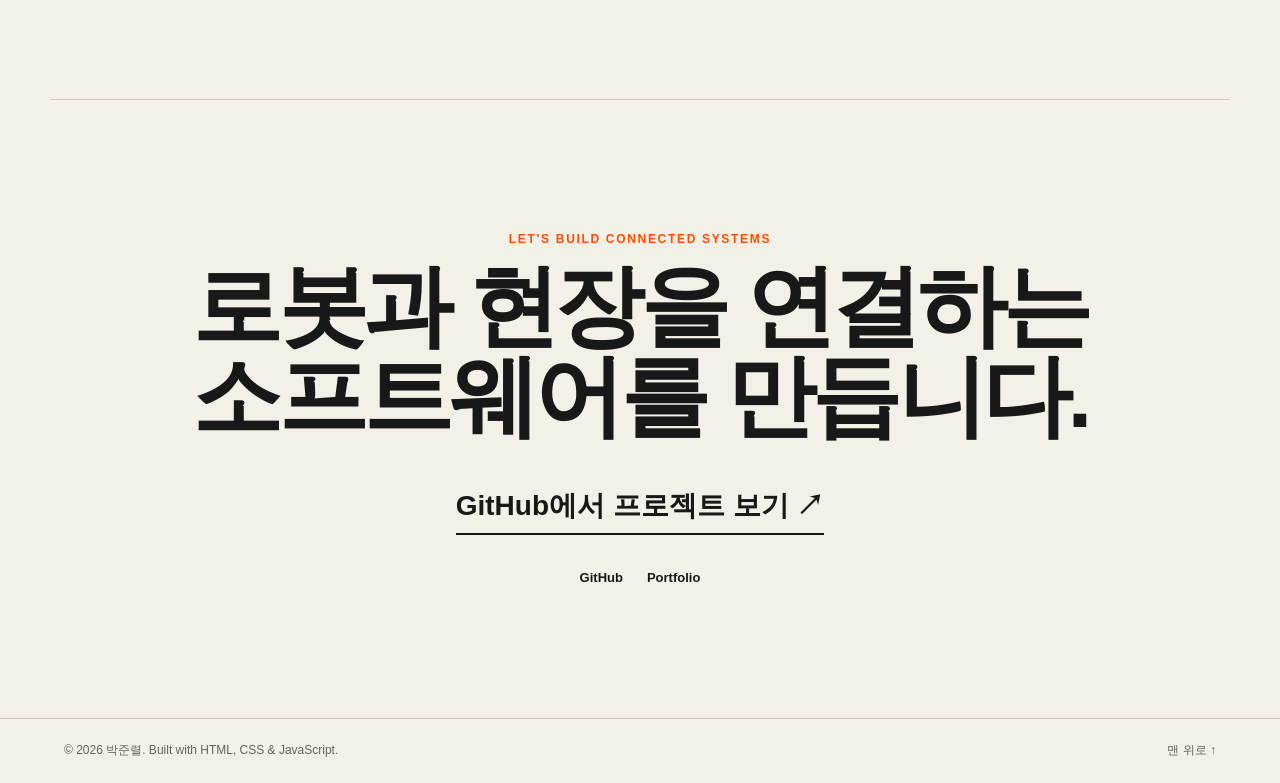
==== commit f7419aef: "feat: 프로젝트 콘텐츠와 미디어 업데이트" ====
--- a/index.html
+++ b/index.html
@@ -12,7 +12,7 @@
     <a class="logo" href="#home" aria-label="홈으로 이동">JUNRYEOL<span>.</span></a>
     <button class="menu-button" type="button" aria-expanded="false" aria-controls="siteNav">메뉴</button>
     <nav id="siteNav" class="site-nav" aria-label="주요 메뉴">
-      <a href="#about">소개</a><a href="#skills">역량</a><a href="#projects">프로젝트</a><a href="#contact">연락</a>
+      <a href="#about">소개</a><a href="#skills">역량</a><a href="#projects">핵심 프로젝트</a><a href="#sub-projects">서브 프로젝트</a><a href="#other-work">기타 경험</a><a href="#contact">연락</a>
       <button class="theme-button" type="button" aria-label="색상 테마 변경">◐</button>
     </nav>
   </header>
@@ -24,7 +24,7 @@
         <p class="hero-text">안녕하세요, 박준렬입니다. ROS2, FastAPI, PostgreSQL, PLC, 시뮬레이션과 센서 연동을 바탕으로 로봇 및 자동화 설비를 제어하고 모니터링하는 시스템을 개발합니다.</p>
         <div class="hero-actions"><a class="button primary" href="#projects">프로젝트 보기</a><a class="button secondary" href="#contact">연락하기</a></div>
       </div>
-      <figure class="hero-visual profile-photo"><img src="2023_image.jpg" alt="박준렬 증명사진"><figcaption>박준렬 · Robotics Software Developer</figcaption></figure>
+      <figure class="hero-visual profile-photo"><img src="img/profile.jpg" alt="로보틱스 소프트웨어 개발자 박준렬의 프로필 사진"><figcaption>박준렬 · Robotics Software Developer</figcaption></figure>
       <a class="scroll-hint" href="#about">SCROLL ↓</a>
     </section>
     <section id="about" class="section about-section">
@@ -34,40 +34,74 @@
         <div class="about-copy">
           <p>ROS2 기반 로봇 제어와 시뮬레이션을 중심으로, 실시간 상태 반영부터 센서·PLC·데이터베이스 연계 및 운영 화면 설계까지 로봇 시스템 전반의 경험을 쌓아 왔습니다.</p>
           <p>로봇 소프트웨어와 운영 화면을 연결하는 시스템 통합형 개발자를 지향합니다. 현장에서 바로 이해하고 사용할 수 있는 UI와 안정적인 데이터 흐름을 함께 고민합니다.</p>
-          <dl class="quick-info"><div><dt>Position</dt><dd>Robotics Software Engineer</dd></div><div><dt>Focus</dt><dd>Robot control · Monitoring</dd></div><div><dt>Strength</dt><dd>Web–Robot System Integration</dd></div></dl>
+          <dl class="quick-info"><dt>Position</dt><dd>Robotics Software Engineer</dd><dt>Focus</dt><dd>Robot control · Monitoring</dd><dt>Strength</dt><dd>Web–Robot System Integration</dd></dl>
         </div>
       </div>
     </section>
     <section id="skills" class="section">
       <div class="section-heading"><p class="section-number">02</p><div><p class="eyebrow">Core capabilities</p><h2>기술과 역량</h2></div></div>
       <div class="skill-grid">
-        <article class="skill-card"><span>01</span><h3>Robot & Simulation</h3><p>로봇 모델과 동작 시나리오를 구성하고 실제 제어 연동 전 시뮬레이션으로 검증합니다.</p><ul><li>ROS2 · URDF / Xacro</li><li>Isaac Sim 5.0</li><li>Action Graph · State Machine</li></ul></article>
-        <article class="skill-card featured"><span>02</span><h3>Control & Monitoring</h3><p>로봇과 자동화 설비의 상태를 실시간으로 반영하는 제어·모니터링 시스템을 설계합니다.</p><ul><li>FastAPI · WebSocket</li><li>PostgreSQL · Firebase</li><li>PLC · RS232</li></ul></article>
-        <article class="skill-card"><span>03</span><h3>Sensor & Integration</h3><p>센서, 카메라, 장비와 웹 UI 사이에서 발생하는 연결 및 데이터 처리 문제를 해결합니다.</p><ul><li>RealSense · Orbbec · OAK-D</li><li>Python · Sensor SDK</li><li>STP · USD · Robot Assets</li></ul></article>
+        <article class="skill-card" tabindex="0"><span>01</span><h3>Robot &amp; Simulation</h3><p>로봇 모델과 동작 시나리오를 구성하고 실제 제어 연동 전 시뮬레이션으로 검증합니다.</p><ul><li>ROS2 · URDF / Xacro</li><li>Isaac Sim 5.0</li><li>Action Graph · State Machine</li></ul></article>
+        <article class="skill-card" tabindex="0"><span>02</span><h3>Control &amp; Monitoring</h3><p>로봇과 자동화 설비의 상태를 실시간으로 반영하는 제어·모니터링 시스템을 설계합니다.</p><ul><li>FastAPI · WebSocket</li><li>PostgreSQL · Firebase</li><li>PLC · RS232</li></ul></article>
+        <article class="skill-card" tabindex="0"><span>03</span><h3>Sensor &amp; Integration</h3><p>센서, 카메라, 장비와 웹 UI 사이에서 발생하는 연결 및 데이터 처리 문제를 해결합니다.</p><ul><li>RealSense · Orbbec · OAK-D</li><li>Python · Sensor SDK</li><li>STP · USD · Robot Assets</li></ul></article>
       </div>
     </section>
     <section id="projects" class="section">
-      <div class="section-heading"><p class="section-number">03</p><div><p class="eyebrow">Selected work</p><h2>주요 프로젝트</h2></div></div>
+      <div class="section-heading"><p class="section-number">03</p><div><p class="eyebrow">Selected work</p><h2>핵심 프로젝트</h2></div></div>
+      <p class="section-intro">로봇 제어, 시뮬레이션, 시스템 통합 역량을 직접 보여주는 작업을 중심으로 구성했습니다.</p>
       <div class="project-list">
-        <article class="project-card"><div class="project-visual project-one"><span>01</span></div><div class="project-copy"><p class="project-type">Robot control · Real-time monitoring</p><h3>로봇 제어 및 모니터링 웹 시스템</h3><p>ROS2, FastAPI, PostgreSQL을 연동해 작업 지시·현황·경고와 로봇 및 PLC 상태를 웹에서 실시간 확인하는 운영 화면을 설계했습니다. WebSocket 상태 반영, API와 DB 저장 구조, 현장 작업 흐름을 고려한 UI를 구현했습니다.</p><ul class="tags"><li>ROS2</li><li>FastAPI</li><li>PostgreSQL</li><li>WebSocket</li><li>PLC</li></ul></div></article>
-        <article class="project-card reverse"><div class="project-visual project-two"><span>02</span></div><div class="project-copy"><p class="project-type">Simulation · Pick-and-place</p><h3>Isaac Sim 로봇 작업 셀 검증</h3><p>Fanuc 계열 로봇, SR-6iA, CRX-30iA 모델로 Pick-and-Place 작업 셀을 구성했습니다. 그리퍼, 충돌·강체, 컨베이어, Action Graph와 standalone Python 환경을 디버깅하고 ROS2 제어 및 상태 머신 흐름을 검증했습니다.</p><ul class="tags"><li>Isaac Sim 5.0</li><li>ROS2</li><li>Python</li><li>Action Graph</li></ul></div></article>
-        <article class="project-card"><div class="project-visual project-three"><span>03</span></div><div class="project-copy"><p class="project-type">3D visualization · Robot model</p><h3>URDF 로봇 제어 및 웹 시각화</h3><p>3-DOF PUMA 타입 로봇을 URDF로 구성하고 joint state를 웹에서 조작·확인하는 시스템을 개발했습니다. 실시간 관절 상태와 외부 움직임을 운영 화면에 연결해 로봇 모델, 상태 데이터, 웹 UI를 통합했습니다.</p><ul class="tags"><li>URDF</li><li>Joint State</li><li>3D Viewer</li><li>Web UI</li></ul></div></article>
-        <article class="project-card reverse"><div class="project-visual project-four"><span>04</span></div><div class="project-copy"><p class="project-type">Smart factory · PLC integration</p><h3>PLC 설비 상태 모니터링</h3><p>LS ELECTRIC XGK 계열 PLC를 기준으로 연결·동작 상태와 센서값을 웹에 표시하는 구조를 검토했습니다. Python, FastAPI, DB 연동을 전제로 설비 대시보드와 세부 패널을 설계하고 이력 관리 확장성을 고려했습니다.</p><ul class="tags"><li>PLC</li><li>FastAPI</li><li>Python</li><li>Database</li></ul></div></article>
-        <article class="project-card"><div class="project-visual project-five"><span>05</span></div><div class="project-copy"><p class="project-type">Monitoring service · Web application</p><h3>요양시설 낙상 감지 모니터링</h3><p>시니어 등록·조회·상세 정보와 역할별 화면을 분리하고 Firebase Realtime Database 및 인증 구조를 고려한 웹 화면을 구성했습니다. 게시판, 문의, CCTV 모니터링 등 운영 서비스형 UI를 경험했습니다.</p><ul class="tags"><li>Firebase</li><li>Realtime DB</li><li>Authentication</li><li>Monitoring UI</li></ul></div></article>
+        <article class="project-card">
+          <figure class="project-media">
+            <img src="img/r-project.png" alt="출고 정보, PLC와 로봇 연결 상태, 작업 현황과 로봇 상태를 표시하는 실시간 운영 대시보드" loading="lazy">
+            <figcaption><span>01</span> 로봇·PLC 실시간 운영 대시보드</figcaption>
+          </figure>
+          <div class="project-copy"><p class="project-type">Flagship · Robot control · Real-time monitoring</p><h3>로봇 제어 및 모니터링 웹 시스템</h3><p>ROS2, FastAPI, PostgreSQL을 연동해 작업 지시·현황·경고와 로봇 및 PLC 상태를 웹에서 실시간 확인하는 운영 화면을 설계했습니다. WebSocket 상태 반영, API와 DB 저장 구조, 현장 작업 흐름을 고려한 UI를 구현했습니다.</p><ul class="tags"><li>ROS2</li><li>FastAPI</li><li>PostgreSQL</li><li>WebSocket</li><li>PLC</li></ul></div>
+        </article>
+        <article class="project-card reverse isaac-project">
+          <figure class="project-media">
+            <video controls muted playsinline preload="metadata" poster="img/video/isaac-sim-workcell-poster.png" aria-label="Isaac Sim 로봇 작업 셀 시뮬레이션 영상">
+              <source src="img/video/isaac-sim-workcell.mp4" type="video/mp4">
+              브라우저가 영상을 지원하지 않습니다. <a href="img/video/isaac-sim-workcell.mp4">영상 파일 열기</a>
+            </video>
+            <figcaption><span>02</span> Isaac Sim 작업 셀 시뮬레이션</figcaption>
+          </figure>
+          <div class="project-copy"><p class="project-type">Core · Isaac Sim · Robotic manipulation</p><h3>다양한 형상에 대응하는 로봇 작업 셀</h3><p>Fanuc 계열 로봇과 SR-6iA, CRX-30iA 모델을 활용해 정형화된 박스뿐 아니라 타이어, 음식, 비정형 물체를 다루는 작업 시나리오를 구성했습니다. 물체마다 다른 형상과 물성, 접촉 조건을 고려해 그리퍼·충돌·강체 설정을 조정하고 컨베이어부터 이송 위치까지의 동작 흐름을 검증했습니다.</p><div class="scenario-list"><div><strong>Tire</strong><span>원형·중공 구조의 접촉과 안정적인 파지 자세 검토</span></div><div><strong>Food</strong><span>종류와 취급 조건이 다른 식품의 이송 공정 시나리오 구성</span></div><div><strong>Irregular</strong><span>일정하지 않은 외형의 충돌 범위와 파지 동작 반복 검증</span></div></div><p>Action Graph와 standalone Python 환경에서 상태 전이와 Pick-and-Place 순서를 구현하고, ROS2 제어 흐름까지 연결해 시뮬레이션 동작을 점검했습니다.</p><ul class="tags"><li>Isaac Sim 5.0</li><li>ROS2</li><li>Python</li><li>Action Graph</li><li>Rigid Body</li></ul></div>
+        </article>
+        <article class="project-card">
+          <div class="project-visual project-four" aria-hidden="true"><span>03</span></div>
+          <div class="project-copy"><p class="project-type">Core · ROS2 · Robot model</p><h3>3-DOF PUMA 로봇 제어 시스템</h3><p>3-DOF PUMA 타입 로봇을 URDF/Xacro로 구성하고 RViz 시각화, ROS2 관절 제어 노드, 상태 로깅과 웹 브리지를 연결했습니다. 로봇 모델부터 joint command·state와 웹 UI까지 하나의 흐름으로 구성했습니다.</p><ul class="tags"><li>ROS2 Humble</li><li>URDF / Xacro</li><li>RViz</li><li>Joint State</li><li>Web Bridge</li></ul><div class="project-links"><a href="https://github.com/utf-404/3DOF-Puma_Robot" target="_blank" rel="noreferrer">GitHub Repository ↗</a></div></div>
+        </article>
       </div>
     </section>
-    <section class="section process-section">
-      <div class="section-heading"><p class="section-number">04</p><div><p class="eyebrow">Additional experience</p><h2>함께 보여줄 수 있는 역량</h2></div></div>
-      <ol class="process-list">
-        <li><span>01</span><div><h3>센서·카메라</h3><p>RealSense, Orbbec, OAK-D 설정과 ROS2 연동 문제를 디버깅했습니다.</p></div></li>
-        <li><span>02</span><div><h3>장비 통신</h3><p>RS232 계량 장비의 포트, baudrate와 수집 데이터를 다뤘습니다.</p></div></li>
-        <li><span>03</span><div><h3>모델·패키징</h3><p>URDF/Xacro, frame, mesh, package path와 자산 변환 문제를 해결했습니다.</p></div></li>
-        <li><span>04</span><div><h3>문서화</h3><p>아키텍처, FlowChart, 실험 결과와 기술 내용을 전달 가능한 형태로 정리합니다.</p></div></li>
-      </ol>
+    <section id="sub-projects" class="section subproject-section">
+      <div class="section-heading"><p class="section-number">04</p><div><p class="eyebrow">New project · In progress</p><h2>비정형 음식 원물 자동화</h2></div></div>
+      <p class="section-intro">Isaac Sim에서 실제 공정의 동작과 간섭을 먼저 검증하며 새롭게 진행하고 있는 로봇 자동화 프로젝트입니다.</p>
+      <article class="subproject-card">
+        <figure class="subproject-media">
+          <video controls muted playsinline preload="metadata" poster="img/video/food-robot-poster.png" aria-label="Isaac Sim 비정형 음식 원물 자동화 시뮬레이션 영상">
+            <source src="img/video/Food_robot.mp4" type="video/mp4">
+            브라우저가 영상을 지원하지 않습니다. <a href="img/video/Food_robot.mp4">영상 파일 열기</a>
+          </video>
+          <figcaption><span>FOOD · ISAAC SIM</span> 비정형 원물 자동화 작업 셀</figcaption>
+        </figure>
+        <div class="subproject-copy"><p class="project-type">In progress · Isaac Sim · Food automation</p><h3>비정형 음식 원물 자동화 시스템</h3><p>크기와 형상, 놓인 자세가 일정하지 않은 음식 원물을 안정적으로 취급하기 위한 로봇 자동화 셀을 진행하고 있습니다. Isaac Sim에서 원물 공급, 로봇 접근, 파지, 이송, 배출로 이어지는 공정 흐름을 구성하고 실제 설비 적용 전 동작 가능성을 검토합니다.</p><p>대상별 충돌 형상과 강체 특성, 그리퍼 접촉 조건을 조정하고 로봇·컨베이어·주변 설비 사이의 간섭과 상태 전이를 반복 검증해 비정형 원물에도 대응할 수 있는 공정 구조를 구체화하고 있습니다.</p><ul class="tags"><li>Isaac Sim 5.0</li><li>Food Automation</li><li>Irregular Objects</li><li>Robot Cell</li><li>Collision</li></ul></div>
+      </article>
+    </section>
+    <section id="other-work" class="section supporting-section">
+      <div class="section-heading"><p class="section-number">05</p><div><p class="eyebrow">Supporting work</p><h2>실험·연동 경험</h2></div></div>
+      <p class="section-intro">독립 프로젝트보다는 범위가 작지만, 실제 시스템을 연결하고 문제를 해결하는 과정에서 쌓은 경험입니다.</p>
+      <div class="supporting-grid">
+        <article class="supporting-card"><span>01</span><p class="supporting-type">PLC · RS232 · Data acquisition</p><h3>PLC·RS232 설비 데이터 모니터링</h3><p>LS ELECTRIC XGK 계열 PLC의 연결·동작 상태 및 센서값과 RS232 계량 장비의 시리얼 데이터를 함께 수집하는 구조를 검토했습니다. 포트와 baudrate를 설정해 읽은 장비 데이터를 웹 대시보드와 이력 관리에 활용할 수 있는 형태로 구성했습니다.</p></article>
+        <article class="supporting-card"><span>02</span><p class="supporting-type">Sensor · ROS2</p><h3>센서·카메라 연동</h3><p>RealSense, Orbbec, OAK-D의 SDK 설정과 ROS2 연결 과정에서 발생한 장치 인식 및 데이터 연동 문제를 디버깅했습니다.</p></article>
+        <article class="supporting-card"><span>03</span><p class="supporting-type">Computer vision · Mobile monitoring</p><h3>요양시설 낙상 감지 모니터링</h3><p>낙상 감지 결과를 관리자와 보호자가 확인할 수 있도록 역할별 Android 화면과 시니어 정보, CCTV 모니터링 및 알림 흐름을 구현했습니다. Firebase 인증과 Realtime Database로 사용자 정보와 감지 결과를 연동했습니다.</p><div class="supporting-links"><a href="https://github.com/utf-404/App_Project" target="_blank" rel="noreferrer">Android App ↗</a><a href="https://github.com/utf-404/Capstone_Design_2024" target="_blank" rel="noreferrer">System ↗</a></div></article>
+        <article class="supporting-card"><span>04</span><p class="supporting-type">Embedded · TCP/IP</p><h3>라즈베리파이 네트워크 AI 체스</h3><p>라즈베리파이 2대 사이의 TCP 통신과 Pygame UI, Minimax 기반 체스 로직을 연결하고 데이터 손실 문제를 개선했습니다.</p><a class="supporting-link" href="https://github.com/utf-404/AI-Chess_Game_Project" target="_blank" rel="noreferrer">GitHub Repository ↗</a></article>
+        <article class="supporting-card"><span>05</span><p class="supporting-type">Robot assets</p><h3>모델·패키징 문제 해결</h3><p>URDF/Xacro의 frame과 mesh 경로, ROS2 package path, STP·USD 자산 변환 과정의 문제를 정리하고 해결했습니다.</p></article>
+        <article class="supporting-card"><span>06</span><p class="supporting-type">Documentation</p><h3>기술 문서화</h3><p>시스템 아키텍처, FlowChart, 실험 결과와 트러블슈팅 과정을 다른 구성원이 이해할 수 있는 형태로 정리했습니다.</p></article>
+      </div>
     </section>
     <section id="contact" class="contact-section"><p class="eyebrow">Let's build connected systems</p><h2>로봇과 현장을 연결하는<br>소프트웨어를 만듭니다.</h2><a class="contact-mail" href="https://github.com/utf-404" target="_blank" rel="noreferrer">GitHub에서 프로젝트 보기 ↗</a><div class="social-links"><a href="https://github.com/utf-404" target="_blank" rel="noreferrer">GitHub</a><a href="#home">Portfolio</a></div></section>
   </main>
-  <footer class="site-footer"><p>© 2026 박준렬. Built with HTML, CSS & JavaScript.</p><a href="#home">맨 위로 ↑</a></footer>
+  <footer class="site-footer"><p>© 2026 박준렬. Built with HTML, CSS &amp; JavaScript.</p><a href="#home">맨 위로 ↑</a></footer>
   <script src="js/main.js"></script>
 </body>
 </html>
--- a/css/style.css
+++ b/css/style.css
@@ -1,5 +1,5 @@
 :root{--bg:#f3f0e8;--panel:#fffdf8;--text:#181818;--muted:#66645f;--line:#cbc7bd;--accent:#ff4d00;--lime:#d9ff43;--purple:#7558ff;--header:rgba(243,240,232,.9)}
-*{box-sizing:border-box}html{scroll-behavior:smooth}body{margin:0;background:var(--bg);color:var(--text);font-family:Arial,"Noto Sans KR",sans-serif;line-height:1.65;transition:background .2s,color .2s}body.dark{--bg:#151515;--panel:#202020;--text:#f4f1e9;--muted:#aaa69e;--line:#3b3b38;--header:rgba(21,21,21,.9);--lime:#bde52f}a{color:inherit;text-decoration:none}button{color:inherit}code{font-size:.9em}.site-header{position:sticky;top:0;z-index:20;display:flex;align-items:center;justify-content:space-between;padding:16px clamp(20px,5vw,72px);background:var(--header);border-bottom:1px solid var(--line);backdrop-filter:blur(12px)}.logo{font-size:18px;font-weight:900}.logo span,.eyebrow{color:var(--accent)}.site-nav{display:flex;align-items:center;gap:24px;font-size:14px;font-weight:800}.site-nav a:hover{color:var(--accent)}.theme-button,.menu-button{border:1px solid var(--line);background:transparent;border-radius:50%;cursor:pointer}.theme-button{width:34px;height:34px;font-size:18px}.menu-button{display:none;padding:7px 12px;border-radius:99px;font-weight:800}main{width:min(1180px,calc(100% - 40px));margin:auto}.hero{position:relative;display:grid;grid-template-columns:1.35fr .65fr;align-items:center;gap:clamp(32px,7vw,100px);min-height:calc(100vh - 68px);padding:72px 0 90px}.eyebrow{margin:0 0 12px;font-size:12px;font-weight:900;letter-spacing:.14em;text-transform:uppercase}.hero h1{margin:0 0 28px;font-size:clamp(58px,8.5vw,118px);line-height:.91;letter-spacing:-.07em}.hero h1 span{color:var(--accent)}.hero-text{max-width:650px;margin:0;color:var(--muted);font-size:18px}.hero-actions{display:flex;flex-wrap:wrap;gap:12px;margin-top:30px}.button{display:inline-flex;align-items:center;justify-content:center;min-height:48px;padding:0 20px;border:1px solid var(--text);border-radius:99px;font-weight:900;transition:transform .15s,box-shadow .15s}.button:hover{transform:translate(-3px,-3px);box-shadow:4px 4px 0 var(--text)}.primary{background:var(--text);color:var(--bg)}.secondary{background:var(--lime);color:#181818}.hero-visual{transform:rotate(3deg)}.portrait-placeholder{display:grid;place-items:center;aspect-ratio:4/5;background:var(--purple);border:2px solid var(--text);box-shadow:14px 14px 0 var(--lime)}.portrait-placeholder span{color:#fff;font-size:clamp(42px,6vw,74px);font-weight:900;line-height:.84;letter-spacing:-.07em}.hero-visual p{margin:26px 0 0;text-align:center;color:var(--muted);font-size:12px}.scroll-hint{position:absolute;bottom:24px;left:0;font-size:11px;font-weight:900;letter-spacing:.14em}.section{padding:100px 0;border-top:1px solid var(--line);scroll-margin-top:68px}.section-heading{display:flex;gap:24px;align-items:flex-start;margin-bottom:54px}.section-number{margin:1px 0 0;font:900 12px/1 Arial;color:var(--muted)}h2{margin:0;font-size:clamp(38px,5vw,68px);line-height:1;letter-spacing:-.05em}h3{margin:0}.about-grid{display:grid;grid-template-columns:1fr 1fr;gap:clamp(40px,8vw,120px)}.lead-text{margin:0;font-size:clamp(26px,3.5vw,44px);font-weight:800;line-height:1.25;letter-spacing:-.035em}.about-copy>p{margin:0 0 18px;color:var(--muted)}.quick-info{margin:38px 0 0}.quick-info div{display:grid;grid-template-columns:100px 1fr;padding:12px 0;border-top:1px solid var(--line)}.quick-info dt{color:var(--muted);font-size:12px;font-weight:900;text-transform:uppercase}.quick-info dd{margin:0;font-weight:800}.status-dot{display:inline-block;width:8px;height:8px;margin-right:7px;border-radius:50%;background:#25bd65;box-shadow:0 0 0 4px rgba(37,189,101,.15)}.skill-grid{display:grid;grid-template-columns:repeat(3,1fr);gap:14px}.skill-card{min-height:360px;padding:28px;background:var(--panel);border:1px solid var(--line);display:flex;flex-direction:column}.skill-card.featured{background:var(--lime);color:#181818;transform:translateY(-14px)}.skill-card>span{font-size:12px;font-weight:900}.skill-card h3{margin:60px 0 18px;font-size:30px}.skill-card p{color:var(--muted)}.featured p{color:#454a2b}.skill-card ul{padding:0;margin:auto 0 0;list-style:none;font-weight:800}.skill-card li{padding:7px 0;border-top:1px solid var(--line)}.project-list{display:grid;gap:86px}.project-card{display:grid;grid-template-columns:1.15fr .85fr;gap:clamp(32px,6vw,80px);align-items:center}.project-card.reverse .project-visual{order:2}.project-visual{display:grid;place-items:center;aspect-ratio:4/3;border:1px solid var(--text);overflow:hidden}.project-visual span{font-size:clamp(72px,12vw,160px);font-weight:900;letter-spacing:-.08em}.project-one{background:#ff6b44}.project-two{background:#765cff;color:white}.project-three{background:var(--lime);color:#181818}.project-type{color:var(--accent);font-size:11px;font-weight:900;text-transform:uppercase;letter-spacing:.12em}.project-copy h3{font-size:clamp(30px,4vw,48px);letter-spacing:-.04em}.project-copy>p:not(.project-type){color:var(--muted)}.tags{display:flex;flex-wrap:wrap;gap:7px;padding:0;margin:22px 0;list-style:none}.tags li{padding:5px 10px;border:1px solid var(--line);border-radius:99px;font-size:11px;font-weight:800}.project-links{display:flex;gap:20px;font-size:13px;font-weight:900}.project-links a{border-bottom:1px solid}.process-list{display:grid;grid-template-columns:repeat(4,1fr);padding:0;margin:0;list-style:none;border-top:1px solid var(--line)}.process-list li{min-height:220px;padding:22px;border-right:1px solid var(--line);display:flex;flex-direction:column;justify-content:space-between}.process-list li:first-child{border-left:1px solid var(--line)}.process-list span{color:var(--accent);font-size:12px;font-weight:900}.process-list h3{font-size:22px}.process-list p{margin:8px 0 0;color:var(--muted);font-size:14px}.contact-section{padding:130px 0;text-align:center;border-top:1px solid var(--line)}.contact-section h2{font-size:clamp(43px,7vw,92px)}.contact-mail{display:inline-block;margin:42px 0 32px;padding-bottom:3px;border-bottom:2px solid;font-size:clamp(18px,2.4vw,28px);font-weight:900}.social-links{display:flex;justify-content:center;gap:24px;font-size:13px;font-weight:800}.site-footer{display:flex;justify-content:space-between;gap:20px;padding:22px clamp(20px,5vw,72px);border-top:1px solid var(--line);color:var(--muted);font-size:12px}.site-footer p{margin:0}
+*{box-sizing:border-box}html{scroll-behavior:smooth}body{margin:0;background:var(--bg);color:var(--text);font-family:Arial,"Noto Sans KR",sans-serif;line-height:1.65;transition:background .2s,color .2s}body.dark{--bg:#151515;--panel:#202020;--text:#f4f1e9;--muted:#aaa69e;--line:#3b3b38;--header:rgba(21,21,21,.9);--lime:#bde52f}a{color:inherit;text-decoration:none}button{color:inherit}code{font-size:.9em}.site-header{position:sticky;top:0;z-index:20;display:flex;align-items:center;justify-content:space-between;padding:16px clamp(20px,5vw,72px);background:var(--header);border-bottom:1px solid var(--line);backdrop-filter:blur(12px)}.logo{font-size:18px;font-weight:900}.logo span,.eyebrow{color:var(--accent)}.site-nav{display:flex;align-items:center;gap:24px;font-size:14px;font-weight:800}.site-nav a:hover{color:var(--accent)}.theme-button,.menu-button{border:1px solid var(--line);background:transparent;border-radius:50%;cursor:pointer}.theme-button{width:34px;height:34px;font-size:18px}.menu-button{display:none;padding:7px 12px;border-radius:99px;font-weight:800}main{width:min(1180px,calc(100% - 40px));margin:auto}.hero{position:relative;display:grid;grid-template-columns:1.35fr .65fr;align-items:center;gap:clamp(32px,7vw,100px);min-height:calc(100vh - 68px);padding:72px 0 90px}.eyebrow{margin:0 0 12px;font-size:12px;font-weight:900;letter-spacing:.14em;text-transform:uppercase}.hero h1{margin:0 0 28px;font-size:clamp(58px,8.5vw,118px);line-height:.91;letter-spacing:-.07em}.hero h1 span{color:var(--accent)}.hero-text{max-width:650px;margin:0;color:var(--muted);font-size:18px}.hero-actions{display:flex;flex-wrap:wrap;gap:12px;margin-top:30px}.button{display:inline-flex;align-items:center;justify-content:center;min-height:48px;padding:0 20px;border:1px solid var(--text);border-radius:99px;font-weight:900;transition:transform .15s,box-shadow .15s}.button:hover{transform:translate(-3px,-3px);box-shadow:4px 4px 0 var(--text)}.primary{background:var(--text);color:var(--bg)}.secondary{background:var(--lime);color:#181818}.hero-visual{transform:rotate(3deg)}.portrait-placeholder{display:grid;place-items:center;aspect-ratio:4/5;background:var(--purple);border:2px solid var(--text);box-shadow:14px 14px 0 var(--lime)}.portrait-placeholder span{color:#fff;font-size:clamp(42px,6vw,74px);font-weight:900;line-height:.84;letter-spacing:-.07em}.hero-visual p{margin:26px 0 0;text-align:center;color:var(--muted);font-size:12px}.scroll-hint{position:absolute;bottom:24px;left:0;font-size:11px;font-weight:900;letter-spacing:.14em}.section{padding:100px 0;border-top:1px solid var(--line);scroll-margin-top:68px}.section-heading{display:flex;gap:24px;align-items:flex-start;margin-bottom:54px}.section-number{margin:1px 0 0;font:900 12px/1 Arial;color:var(--muted)}h2{margin:0;font-size:clamp(38px,5vw,68px);line-height:1;letter-spacing:-.05em}h3{margin:0}.about-grid{display:grid;grid-template-columns:1fr 1fr;gap:clamp(40px,8vw,120px)}.lead-text{margin:0;font-size:clamp(26px,3.5vw,44px);font-weight:800;line-height:1.25;letter-spacing:-.035em}.about-copy>p{margin:0 0 18px;color:var(--muted)}.quick-info{margin:38px 0 0}.quick-info div{display:grid;grid-template-columns:100px 1fr;padding:12px 0;border-top:1px solid var(--line)}.quick-info dt{color:var(--muted);font-size:12px;font-weight:900;text-transform:uppercase}.quick-info dd{margin:0;font-weight:800}.status-dot{display:inline-block;width:8px;height:8px;margin-right:7px;border-radius:50%;background:#25bd65;box-shadow:0 0 0 4px rgba(37,189,101,.15)}.skill-grid{display:grid;grid-template-columns:repeat(3,1fr);gap:14px}.skill-card{min-height:360px;padding:28px;background:var(--panel);border:1px solid var(--line);display:flex;flex-direction:column}.skill-card.featured{background:var(--lime);color:#181818;transform:translateY(-14px)}.skill-card>span{font-size:12px;font-weight:900}.skill-card h3{margin:60px 0 18px;font-size:30px}.skill-card p{color:var(--muted)}.featured p{color:#454a2b}.skill-card ul{padding:0;margin:auto 0 0;list-style:none;font-weight:800}.skill-card li{padding:7px 0;border-top:1px solid var(--line)}.project-list{display:grid;gap:86px}.project-card{display:grid;grid-template-columns:1fr 1fr;gap:clamp(32px,6vw,80px);align-items:center}.project-card.reverse .project-visual{order:2}.project-visual{display:grid;place-items:center;aspect-ratio:16/9;border:1px solid var(--text);overflow:hidden}.project-visual span{font-size:clamp(72px,12vw,160px);font-weight:900;letter-spacing:-.08em}.project-one{background:#ff6b44}.project-two{background:#765cff;color:white}.project-three{background:var(--lime);color:#181818}.project-type{color:var(--accent);font-size:11px;font-weight:900;text-transform:uppercase;letter-spacing:.12em}.project-copy h3{font-size:clamp(30px,4vw,48px);letter-spacing:-.04em}.project-copy>p:not(.project-type){color:var(--muted)}.tags{display:flex;flex-wrap:wrap;gap:7px;padding:0;margin:22px 0;list-style:none}.tags li{padding:5px 10px;border:1px solid var(--line);border-radius:99px;font-size:11px;font-weight:800}.project-links{display:flex;gap:20px;font-size:13px;font-weight:900}.project-links a{border-bottom:1px solid}.process-list{display:grid;grid-template-columns:repeat(4,1fr);padding:0;margin:0;list-style:none;border-top:1px solid var(--line)}.process-list li{min-height:220px;padding:22px;border-right:1px solid var(--line);display:flex;flex-direction:column;justify-content:space-between}.process-list li:first-child{border-left:1px solid var(--line)}.process-list span{color:var(--accent);font-size:12px;font-weight:900}.process-list h3{font-size:22px}.process-list p{margin:8px 0 0;color:var(--muted);font-size:14px}.contact-section{padding:130px 0;text-align:center;border-top:1px solid var(--line)}.contact-section h2{font-size:clamp(43px,7vw,92px)}.contact-mail{display:inline-block;margin:42px 0 32px;padding-bottom:3px;border-bottom:2px solid;font-size:clamp(18px,2.4vw,28px);font-weight:900}.social-links{display:flex;justify-content:center;gap:24px;font-size:13px;font-weight:800}.site-footer{display:flex;justify-content:space-between;gap:20px;padding:22px clamp(20px,5vw,72px);border-top:1px solid var(--line);color:var(--muted);font-size:12px}.site-footer p{margin:0}
 @media(max-width:800px){.menu-button{display:block}.site-nav{display:none;position:absolute;top:100%;left:0;right:0;padding:22px;background:var(--panel);border-bottom:1px solid var(--line);flex-direction:column;align-items:flex-start}.site-nav.open{display:flex}.hero{grid-template-columns:1fr;padding-top:50px}.hero h1{font-size:clamp(52px,15vw,84px)}.hero-visual{width:min(80%,380px);margin:auto}.scroll-hint{display:none}.about-grid,.project-card{grid-template-columns:1fr}.skill-grid{grid-template-columns:1fr}.skill-card.featured{transform:none}.project-card.reverse .project-visual{order:0}.process-list{grid-template-columns:1fr 1fr}.process-list li:nth-child(3){border-left:1px solid var(--line)}.section{padding:72px 0}}
 @media(max-width:480px){main{width:min(100% - 28px,1180px)}.hero{min-height:auto}.hero-actions{flex-direction:column}.button{width:100%}.section-heading{gap:14px}.process-list{grid-template-columns:1fr}.process-list li,.process-list li:nth-child(3){border-left:1px solid var(--line)}.site-footer{flex-direction:column}.contact-section{padding:90px 0}.social-links{flex-wrap:wrap}}
 @media(prefers-reduced-motion:reduce){html{scroll-behavior:auto}*,*::before,*::after{transition:none!important}}
@@ -10,3 +10,47 @@
 .profile-photo figcaption{padding:13px 16px;color:var(--muted);font-size:12px;font-weight:800;text-align:center}
 .project-four{background:#2f9d78;color:#fff}
 .project-five{background:#ffd15c;color:#181818}
+
+/* Interactive capability cards */
+.skill-card{position:relative;transition:background-color .25s ease,color .25s ease,transform .25s ease,box-shadow .25s ease}
+.skill-card:is(:hover,:focus-visible){z-index:2;background:var(--lime);color:#181818;transform:translateY(-12px) scale(1.025);box-shadow:0 18px 36px rgba(24,24,24,.14);outline:none}
+.skill-card:is(:hover,:focus-visible) p{color:#454a2b}
+.skill-card:focus-visible{box-shadow:0 0 0 3px var(--accent),0 18px 36px rgba(24,24,24,.14)}
+
+/* Project prioritization and supporting work */
+.section-intro{max-width:720px;margin:-26px 0 54px;color:var(--muted);font-size:17px}
+.quick-info{display:grid;grid-template-columns:100px 1fr}
+.quick-info dt,.quick-info dd{padding:12px 0;border-top:1px solid var(--line)}
+.project-visual img,.project-visual video{display:block;width:100%;height:100%;object-fit:cover}
+.project-card.reverse .project-media{order:2}
+.project-media{margin:0;overflow:hidden;background:#101010;border:1px solid var(--text)}
+.project-media img,.project-media video{display:block;width:100%;aspect-ratio:16/9;background:#101010;object-fit:contain}
+.project-media figcaption{display:flex;align-items:center;justify-content:space-between;gap:16px;padding:12px 16px;background:var(--panel);color:var(--muted);font-size:12px;font-weight:800}
+.project-media figcaption span{color:var(--accent);font-size:11px;letter-spacing:.12em}
+.scenario-list{display:grid;margin:24px 0;border-top:1px solid var(--line)}
+.scenario-list div{display:grid;grid-template-columns:88px 1fr;gap:14px;padding:11px 0;border-bottom:1px solid var(--line)}
+.scenario-list strong{color:var(--accent);font-size:12px;letter-spacing:.08em;text-transform:uppercase}
+.scenario-list span{color:var(--muted);font-size:13px}
+.subproject-card{display:grid;grid-template-columns:1fr 1fr;overflow:hidden;background:var(--panel);border:1px solid var(--line)}
+.subproject-media{display:flex;margin:0;background:#101010;flex-direction:column;justify-content:center}
+.subproject-media video{display:block;width:100%;aspect-ratio:16/9;background:#101010;object-fit:contain}
+.subproject-media figcaption{display:flex;align-items:center;justify-content:space-between;gap:16px;padding:12px 16px;background:var(--lime);color:#181818;font-size:12px;font-weight:800}
+.subproject-media figcaption span{font-size:10px;letter-spacing:.12em}
+.subproject-index{display:flex;min-height:390px;padding:30px;background:var(--lime);color:#181818;flex-direction:column;justify-content:space-between}
+.subproject-index span{font-size:12px;font-weight:900;letter-spacing:.16em}
+.subproject-index strong{font-size:clamp(90px,13vw,180px);line-height:.78;letter-spacing:-.1em}
+.subproject-copy{padding:clamp(28px,5vw,64px)}
+.subproject-copy h3{font-size:clamp(30px,4vw,48px);line-height:1.1;letter-spacing:-.04em}
+.subproject-copy>p:not(.project-type){color:var(--muted)}
+.supporting-grid{display:grid;grid-template-columns:repeat(3,1fr);gap:14px}
+.supporting-card{display:flex;min-height:280px;padding:26px;background:var(--panel);border:1px solid var(--line);flex-direction:column}
+.supporting-card>span{color:var(--accent);font-size:12px;font-weight:900}
+.supporting-type{margin:40px 0 8px;color:var(--accent);font-size:11px;font-weight:900;letter-spacing:.1em;text-transform:uppercase}
+.supporting-card h3{font-size:24px;line-height:1.2;letter-spacing:-.03em}
+.supporting-card>p:not(.supporting-type){margin:14px 0 0;color:var(--muted);font-size:14px}
+.supporting-link{align-self:flex-start;margin-top:auto;padding-top:22px;border-bottom:1px solid;font-size:12px;font-weight:900}
+.supporting-links{display:flex;flex-wrap:wrap;gap:14px;margin-top:auto;padding-top:22px;font-size:12px;font-weight:900}
+.supporting-links a{border-bottom:1px solid}
+
+@media(max-width:800px){.section-intro{margin-top:-24px}.project-card.reverse .project-media{order:0}.subproject-card{grid-template-columns:1fr}.subproject-index{min-height:210px}.supporting-grid{grid-template-columns:1fr 1fr}}
+@media(max-width:480px){.section-intro{margin-bottom:38px;font-size:15px}.scenario-list div{grid-template-columns:1fr;gap:2px}.subproject-media figcaption{align-items:flex-start;flex-direction:column;gap:2px}.subproject-index{min-height:180px;padding:24px}.subproject-copy{padding:26px 22px}.supporting-grid{grid-template-columns:1fr}.supporting-card{min-height:240px}}
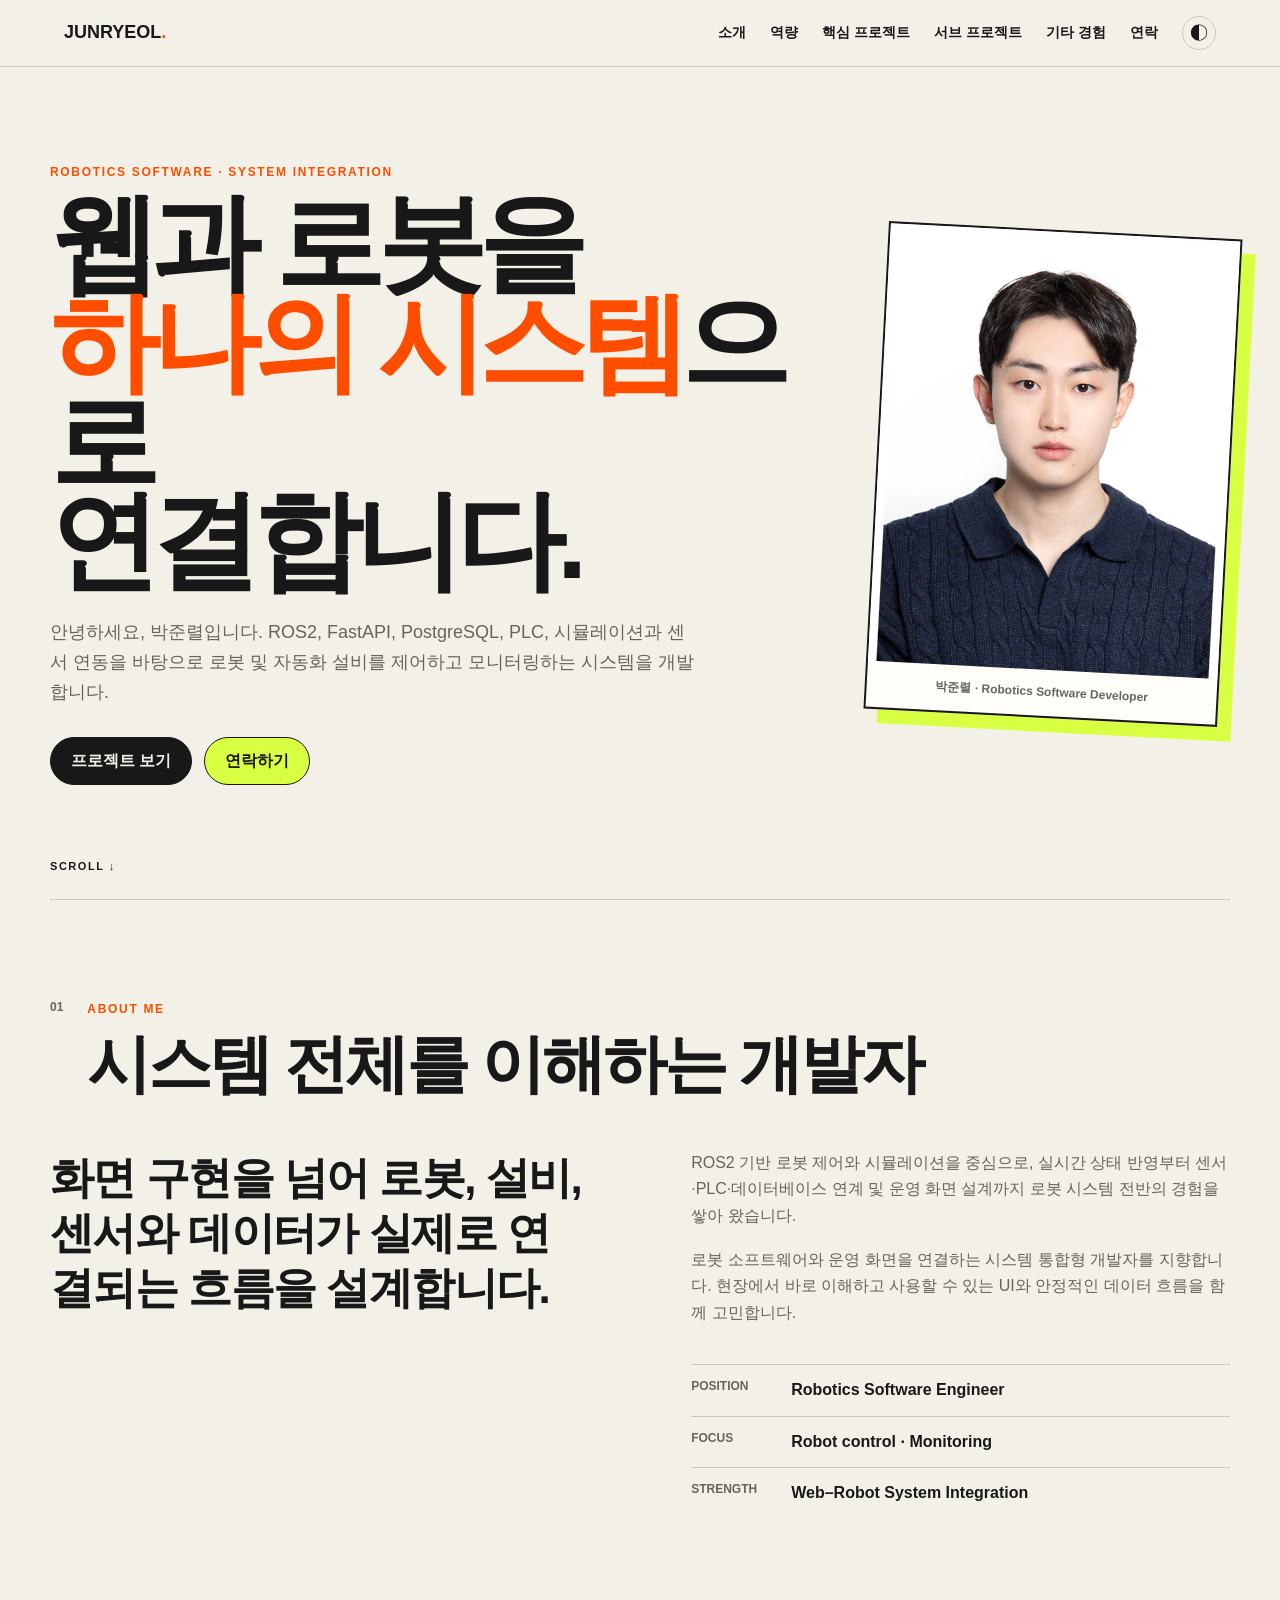
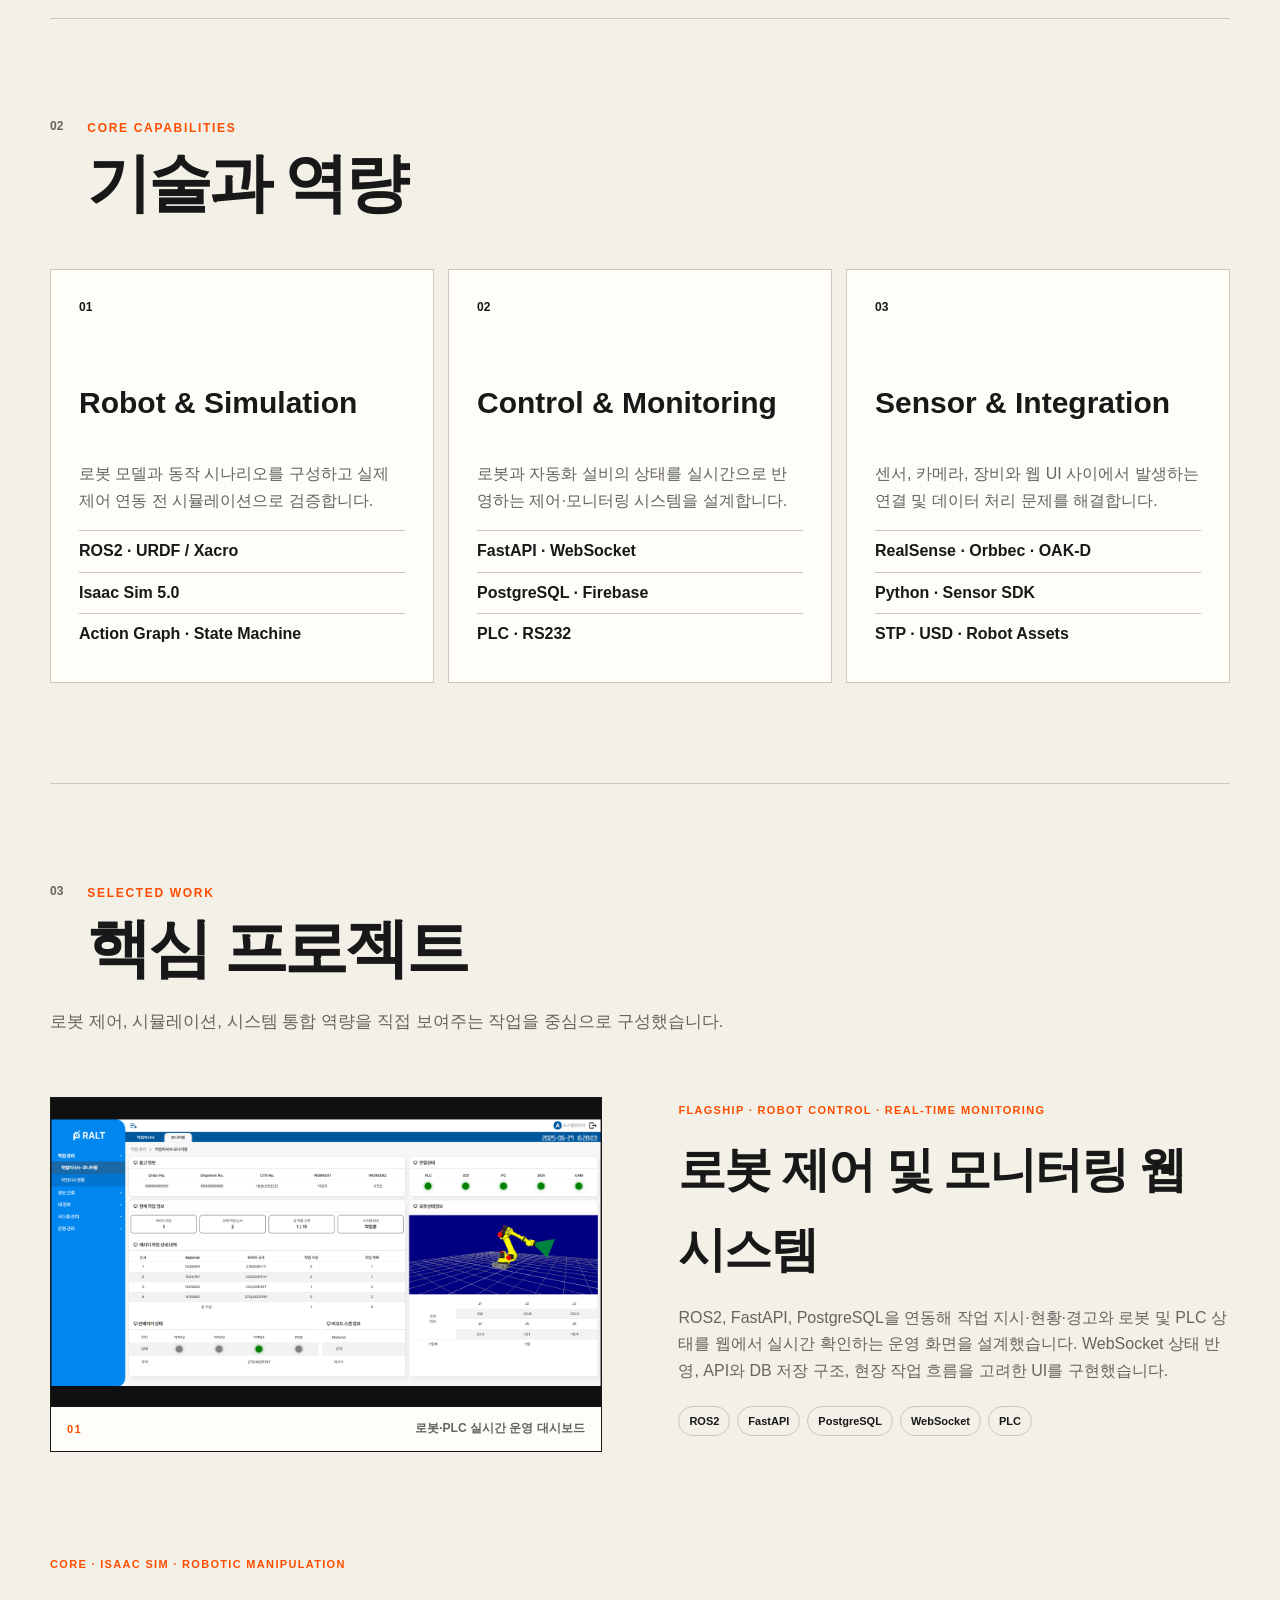
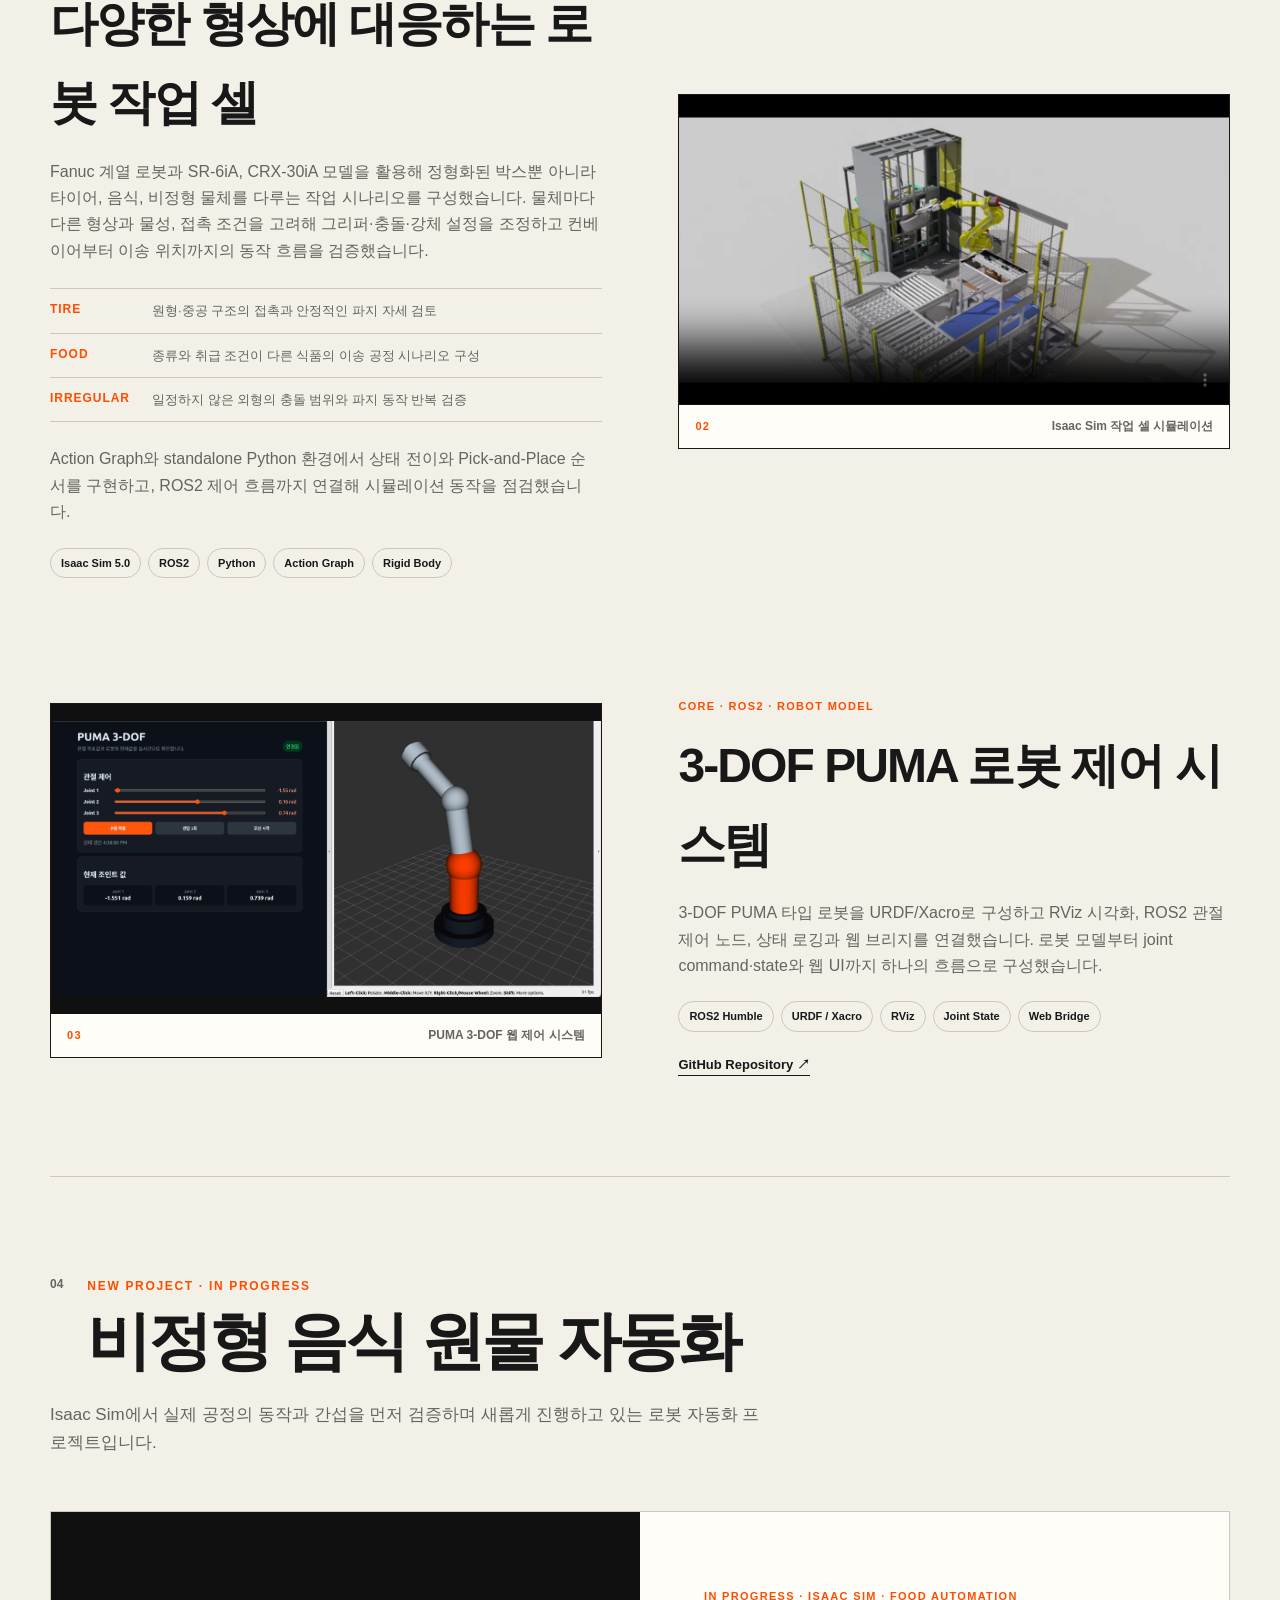
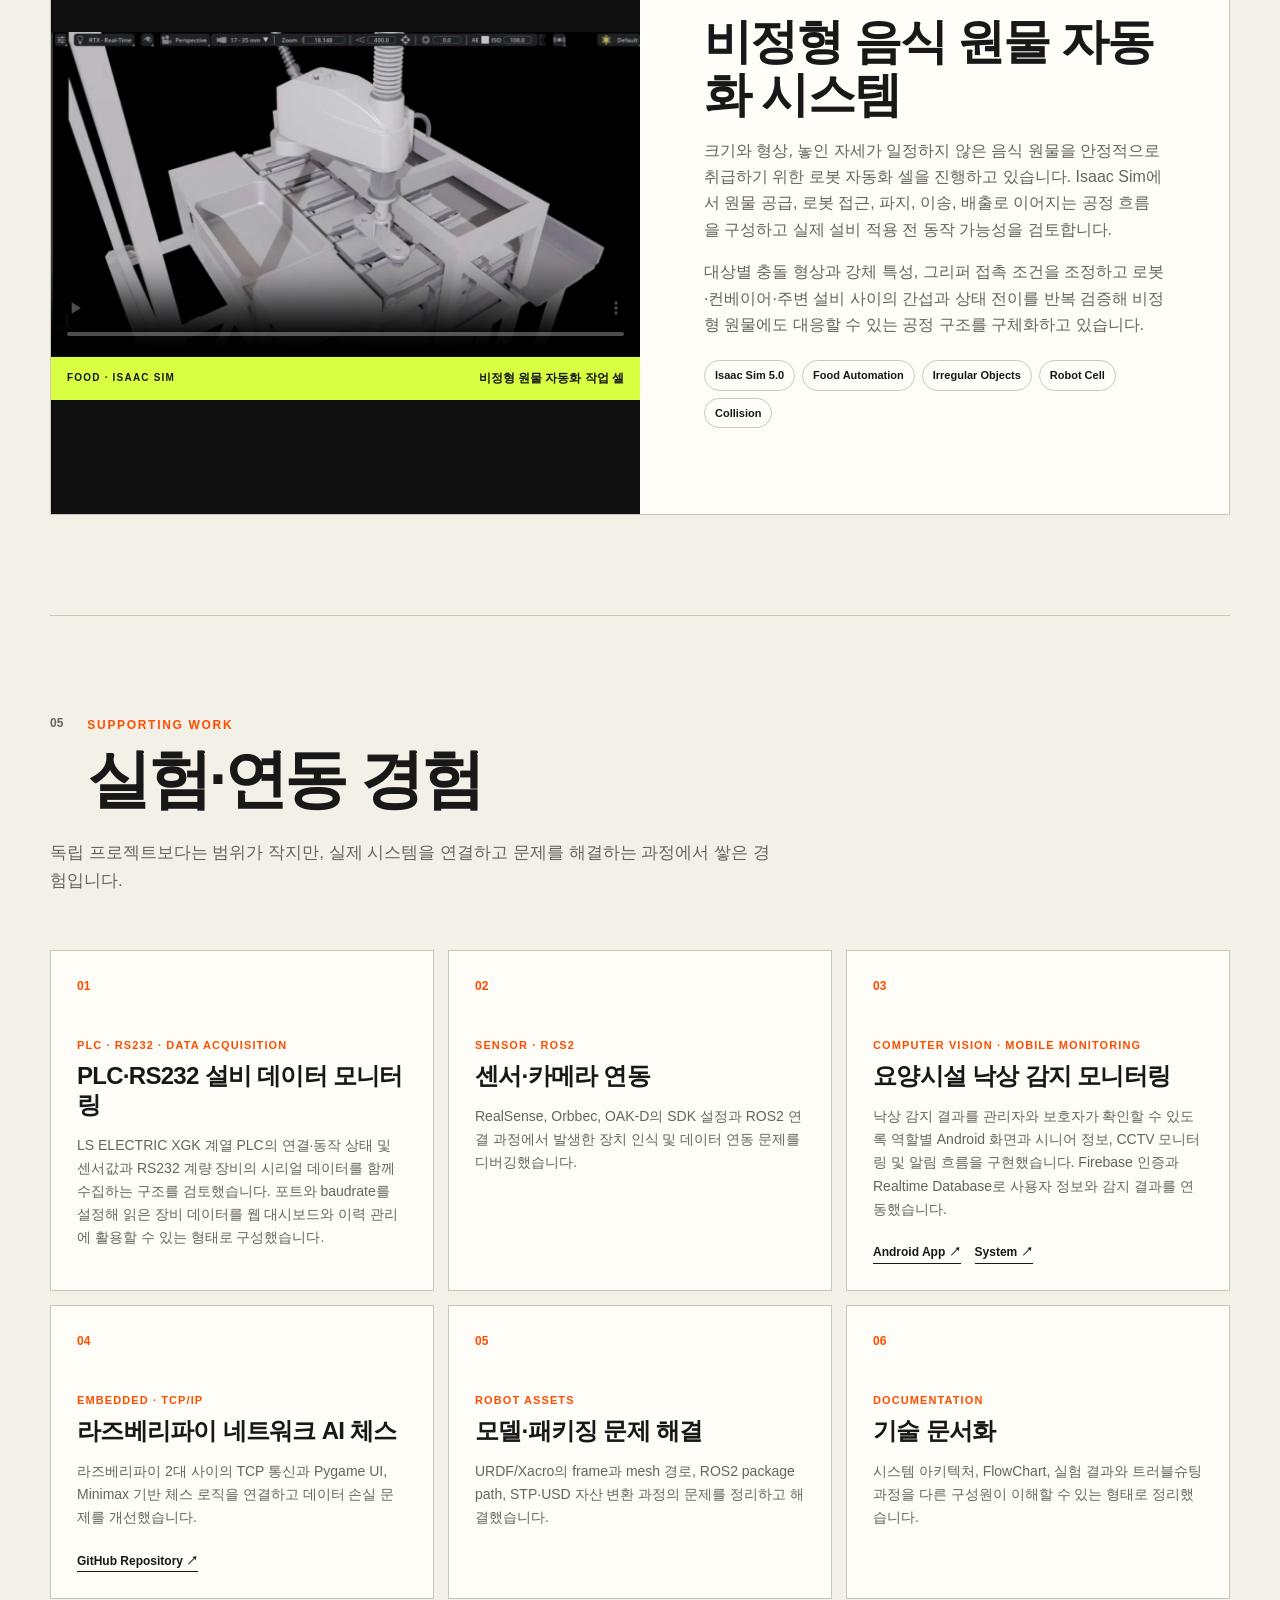
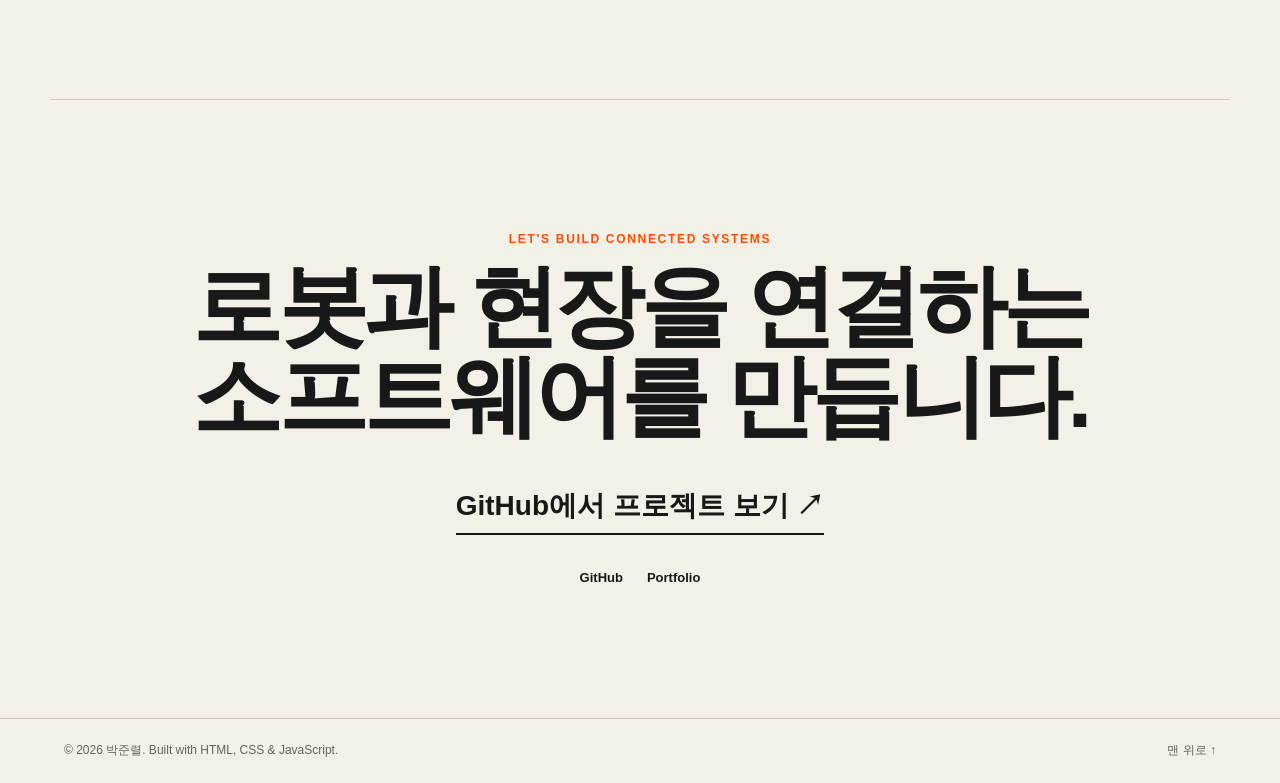
==== commit 1a72113c: "Add PUMA project image" ====
--- a/index.html
+++ b/index.html
@@ -68,7 +68,10 @@
           <div class="project-copy"><p class="project-type">Core · Isaac Sim · Robotic manipulation</p><h3>다양한 형상에 대응하는 로봇 작업 셀</h3><p>Fanuc 계열 로봇과 SR-6iA, CRX-30iA 모델을 활용해 정형화된 박스뿐 아니라 타이어, 음식, 비정형 물체를 다루는 작업 시나리오를 구성했습니다. 물체마다 다른 형상과 물성, 접촉 조건을 고려해 그리퍼·충돌·강체 설정을 조정하고 컨베이어부터 이송 위치까지의 동작 흐름을 검증했습니다.</p><div class="scenario-list"><div><strong>Tire</strong><span>원형·중공 구조의 접촉과 안정적인 파지 자세 검토</span></div><div><strong>Food</strong><span>종류와 취급 조건이 다른 식품의 이송 공정 시나리오 구성</span></div><div><strong>Irregular</strong><span>일정하지 않은 외형의 충돌 범위와 파지 동작 반복 검증</span></div></div><p>Action Graph와 standalone Python 환경에서 상태 전이와 Pick-and-Place 순서를 구현하고, ROS2 제어 흐름까지 연결해 시뮬레이션 동작을 점검했습니다.</p><ul class="tags"><li>Isaac Sim 5.0</li><li>ROS2</li><li>Python</li><li>Action Graph</li><li>Rigid Body</li></ul></div>
         </article>
         <article class="project-card">
-          <div class="project-visual project-four" aria-hidden="true"><span>03</span></div>
+          <figure class="project-media">
+            <img src="img/puma_img.png" alt="관절 제어 화면과 3D 로봇 모델을 함께 표시하는 PUMA 3-DOF 웹 제어 시스템" loading="lazy">
+            <figcaption><span>03</span> PUMA 3-DOF 웹 제어 시스템</figcaption>
+          </figure>
           <div class="project-copy"><p class="project-type">Core · ROS2 · Robot model</p><h3>3-DOF PUMA 로봇 제어 시스템</h3><p>3-DOF PUMA 타입 로봇을 URDF/Xacro로 구성하고 RViz 시각화, ROS2 관절 제어 노드, 상태 로깅과 웹 브리지를 연결했습니다. 로봇 모델부터 joint command·state와 웹 UI까지 하나의 흐름으로 구성했습니다.</p><ul class="tags"><li>ROS2 Humble</li><li>URDF / Xacro</li><li>RViz</li><li>Joint State</li><li>Web Bridge</li></ul><div class="project-links"><a href="https://github.com/utf-404/3DOF-Puma_Robot" target="_blank" rel="noreferrer">GitHub Repository ↗</a></div></div>
         </article>
       </div>
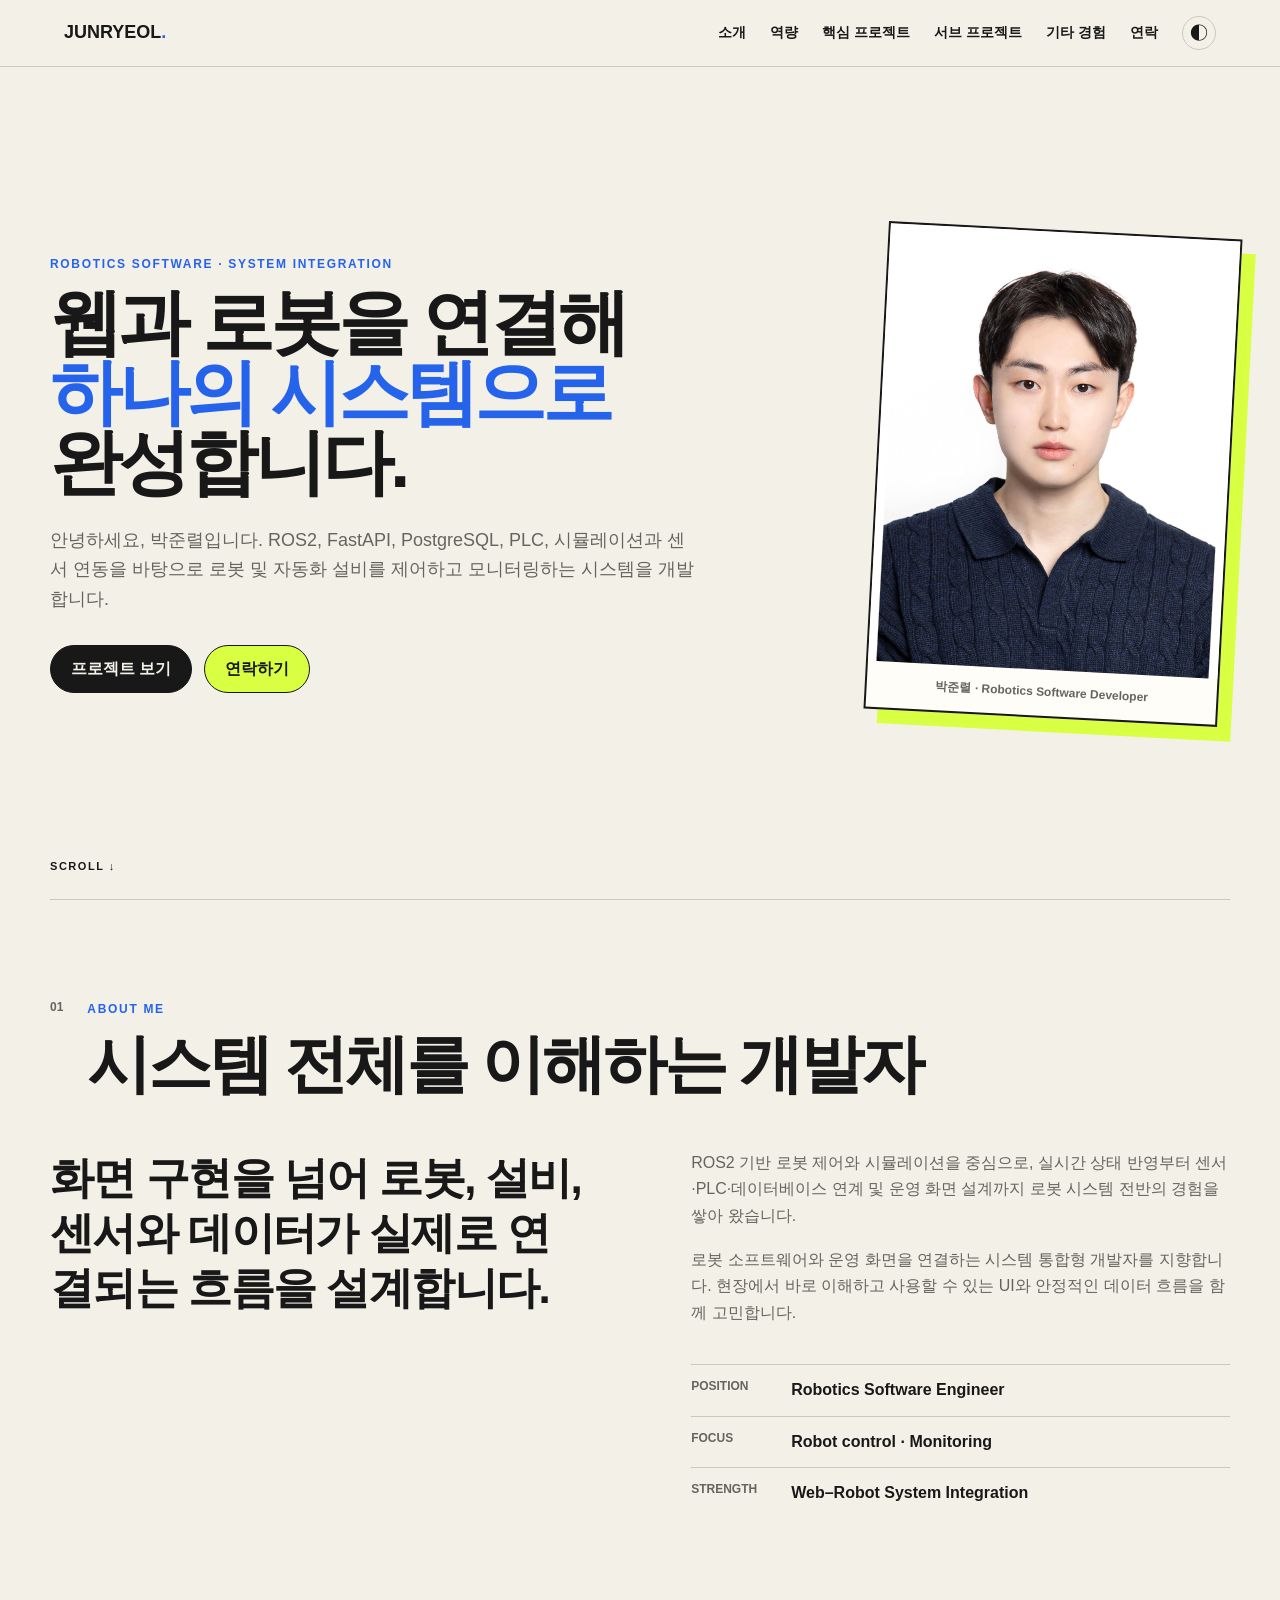
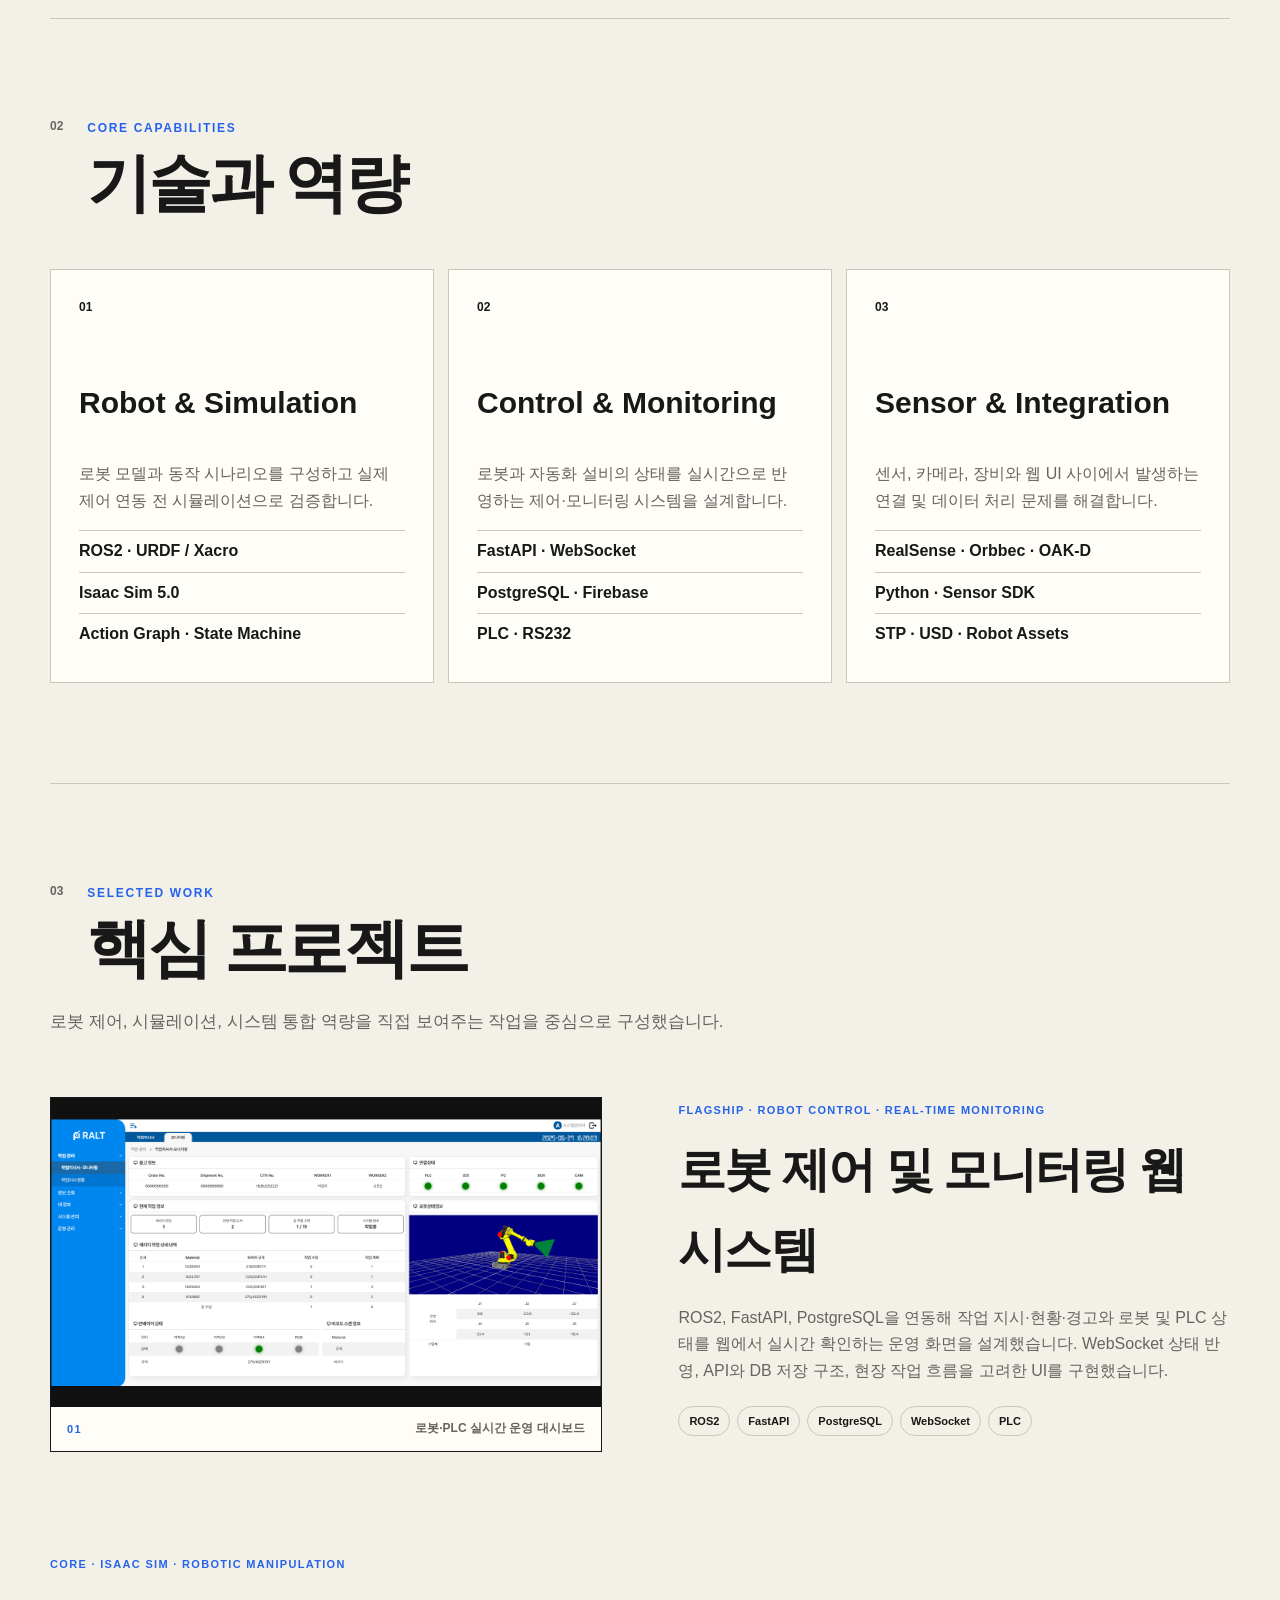
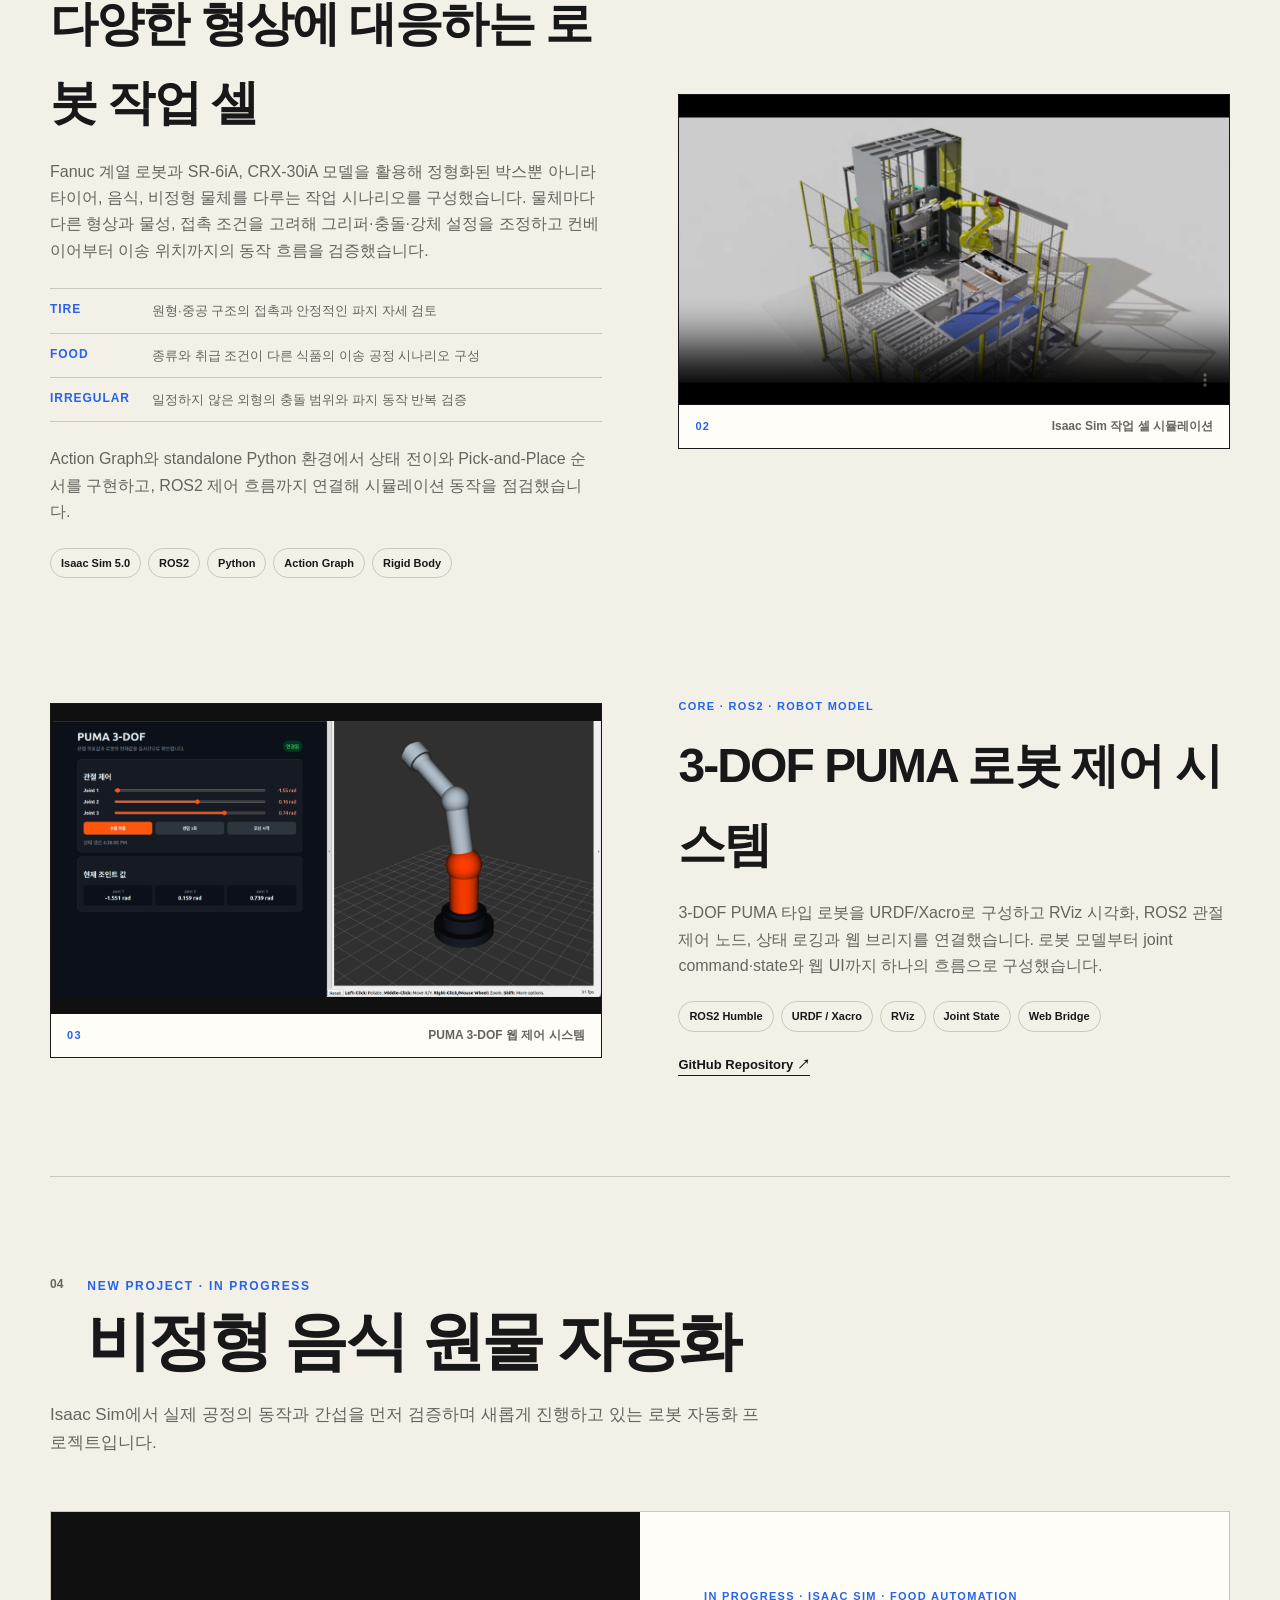
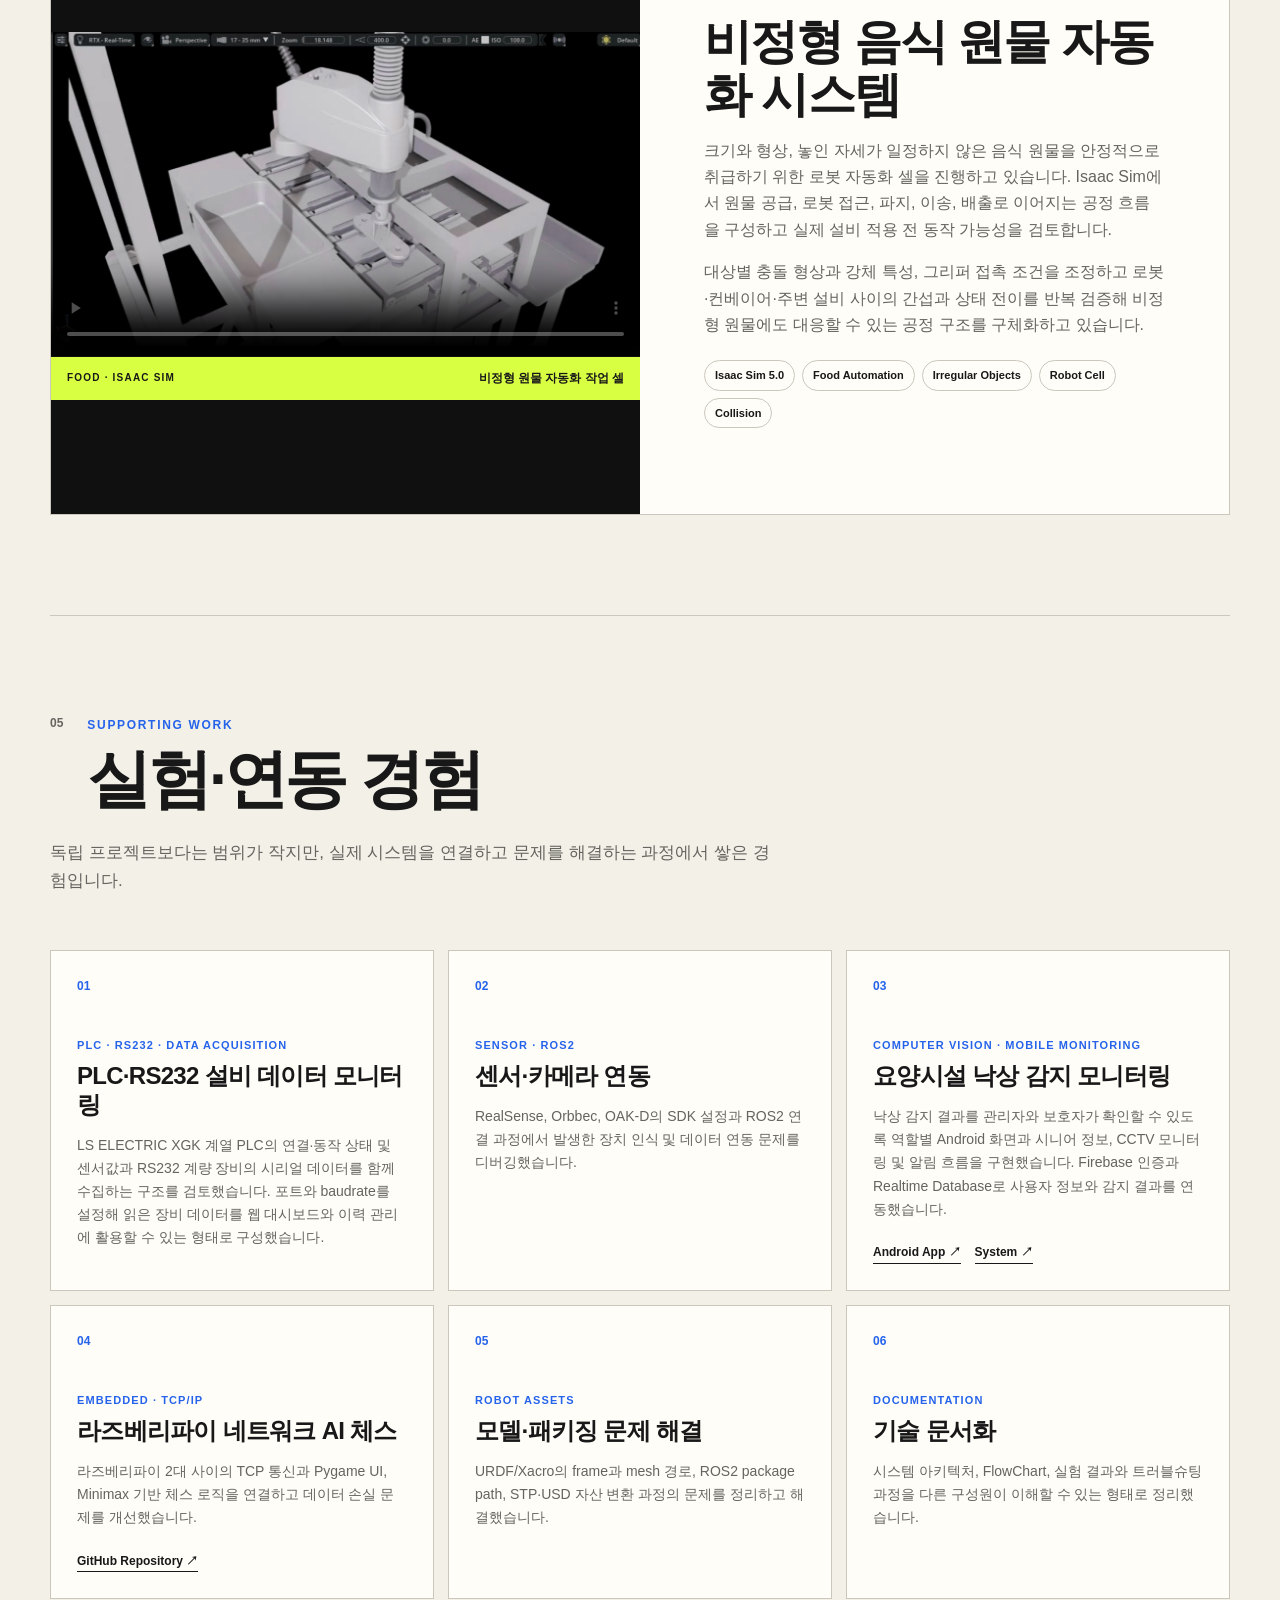
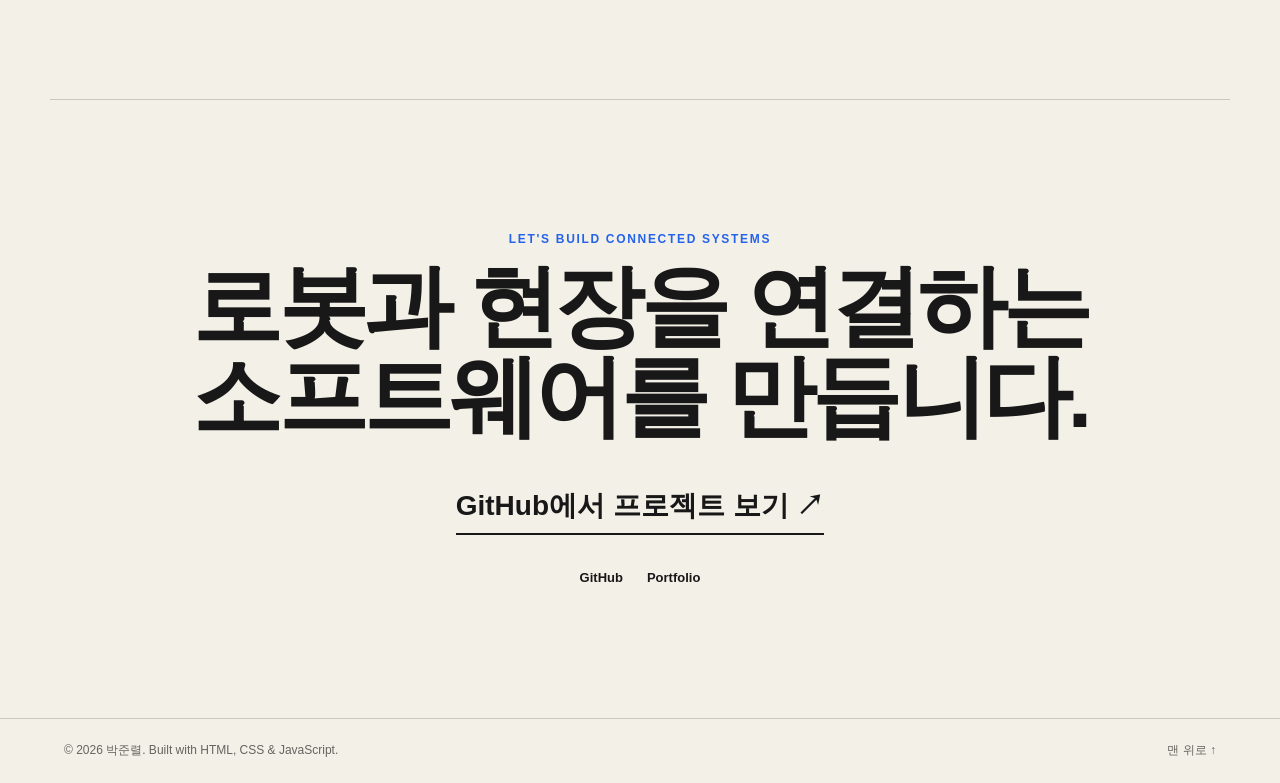
==== commit 627f2bb2: "Refine hero heading and accent color" ====
--- a/index.html
+++ b/index.html
@@ -20,7 +20,7 @@
     <section id="home" class="hero">
       <div class="hero-copy">
         <p class="eyebrow">Robotics software · System integration</p>
-        <h1>웹과 로봇을<br><span>하나의 시스템</span>으로<br>연결합니다.</h1>
+        <h1>웹과 로봇을 연결해<br><span>하나의 시스템으로</span><br>완성합니다.</h1>
         <p class="hero-text">안녕하세요, 박준렬입니다. ROS2, FastAPI, PostgreSQL, PLC, 시뮬레이션과 센서 연동을 바탕으로 로봇 및 자동화 설비를 제어하고 모니터링하는 시스템을 개발합니다.</p>
         <div class="hero-actions"><a class="button primary" href="#projects">프로젝트 보기</a><a class="button secondary" href="#contact">연락하기</a></div>
       </div>
--- a/css/style.css
+++ b/css/style.css
@@ -1,6 +1,6 @@
-:root{--bg:#f3f0e8;--panel:#fffdf8;--text:#181818;--muted:#66645f;--line:#cbc7bd;--accent:#ff4d00;--lime:#d9ff43;--purple:#7558ff;--header:rgba(243,240,232,.9)}
-*{box-sizing:border-box}html{scroll-behavior:smooth}body{margin:0;background:var(--bg);color:var(--text);font-family:Arial,"Noto Sans KR",sans-serif;line-height:1.65;transition:background .2s,color .2s}body.dark{--bg:#151515;--panel:#202020;--text:#f4f1e9;--muted:#aaa69e;--line:#3b3b38;--header:rgba(21,21,21,.9);--lime:#bde52f}a{color:inherit;text-decoration:none}button{color:inherit}code{font-size:.9em}.site-header{position:sticky;top:0;z-index:20;display:flex;align-items:center;justify-content:space-between;padding:16px clamp(20px,5vw,72px);background:var(--header);border-bottom:1px solid var(--line);backdrop-filter:blur(12px)}.logo{font-size:18px;font-weight:900}.logo span,.eyebrow{color:var(--accent)}.site-nav{display:flex;align-items:center;gap:24px;font-size:14px;font-weight:800}.site-nav a:hover{color:var(--accent)}.theme-button,.menu-button{border:1px solid var(--line);background:transparent;border-radius:50%;cursor:pointer}.theme-button{width:34px;height:34px;font-size:18px}.menu-button{display:none;padding:7px 12px;border-radius:99px;font-weight:800}main{width:min(1180px,calc(100% - 40px));margin:auto}.hero{position:relative;display:grid;grid-template-columns:1.35fr .65fr;align-items:center;gap:clamp(32px,7vw,100px);min-height:calc(100vh - 68px);padding:72px 0 90px}.eyebrow{margin:0 0 12px;font-size:12px;font-weight:900;letter-spacing:.14em;text-transform:uppercase}.hero h1{margin:0 0 28px;font-size:clamp(58px,8.5vw,118px);line-height:.91;letter-spacing:-.07em}.hero h1 span{color:var(--accent)}.hero-text{max-width:650px;margin:0;color:var(--muted);font-size:18px}.hero-actions{display:flex;flex-wrap:wrap;gap:12px;margin-top:30px}.button{display:inline-flex;align-items:center;justify-content:center;min-height:48px;padding:0 20px;border:1px solid var(--text);border-radius:99px;font-weight:900;transition:transform .15s,box-shadow .15s}.button:hover{transform:translate(-3px,-3px);box-shadow:4px 4px 0 var(--text)}.primary{background:var(--text);color:var(--bg)}.secondary{background:var(--lime);color:#181818}.hero-visual{transform:rotate(3deg)}.portrait-placeholder{display:grid;place-items:center;aspect-ratio:4/5;background:var(--purple);border:2px solid var(--text);box-shadow:14px 14px 0 var(--lime)}.portrait-placeholder span{color:#fff;font-size:clamp(42px,6vw,74px);font-weight:900;line-height:.84;letter-spacing:-.07em}.hero-visual p{margin:26px 0 0;text-align:center;color:var(--muted);font-size:12px}.scroll-hint{position:absolute;bottom:24px;left:0;font-size:11px;font-weight:900;letter-spacing:.14em}.section{padding:100px 0;border-top:1px solid var(--line);scroll-margin-top:68px}.section-heading{display:flex;gap:24px;align-items:flex-start;margin-bottom:54px}.section-number{margin:1px 0 0;font:900 12px/1 Arial;color:var(--muted)}h2{margin:0;font-size:clamp(38px,5vw,68px);line-height:1;letter-spacing:-.05em}h3{margin:0}.about-grid{display:grid;grid-template-columns:1fr 1fr;gap:clamp(40px,8vw,120px)}.lead-text{margin:0;font-size:clamp(26px,3.5vw,44px);font-weight:800;line-height:1.25;letter-spacing:-.035em}.about-copy>p{margin:0 0 18px;color:var(--muted)}.quick-info{margin:38px 0 0}.quick-info div{display:grid;grid-template-columns:100px 1fr;padding:12px 0;border-top:1px solid var(--line)}.quick-info dt{color:var(--muted);font-size:12px;font-weight:900;text-transform:uppercase}.quick-info dd{margin:0;font-weight:800}.status-dot{display:inline-block;width:8px;height:8px;margin-right:7px;border-radius:50%;background:#25bd65;box-shadow:0 0 0 4px rgba(37,189,101,.15)}.skill-grid{display:grid;grid-template-columns:repeat(3,1fr);gap:14px}.skill-card{min-height:360px;padding:28px;background:var(--panel);border:1px solid var(--line);display:flex;flex-direction:column}.skill-card.featured{background:var(--lime);color:#181818;transform:translateY(-14px)}.skill-card>span{font-size:12px;font-weight:900}.skill-card h3{margin:60px 0 18px;font-size:30px}.skill-card p{color:var(--muted)}.featured p{color:#454a2b}.skill-card ul{padding:0;margin:auto 0 0;list-style:none;font-weight:800}.skill-card li{padding:7px 0;border-top:1px solid var(--line)}.project-list{display:grid;gap:86px}.project-card{display:grid;grid-template-columns:1fr 1fr;gap:clamp(32px,6vw,80px);align-items:center}.project-card.reverse .project-visual{order:2}.project-visual{display:grid;place-items:center;aspect-ratio:16/9;border:1px solid var(--text);overflow:hidden}.project-visual span{font-size:clamp(72px,12vw,160px);font-weight:900;letter-spacing:-.08em}.project-one{background:#ff6b44}.project-two{background:#765cff;color:white}.project-three{background:var(--lime);color:#181818}.project-type{color:var(--accent);font-size:11px;font-weight:900;text-transform:uppercase;letter-spacing:.12em}.project-copy h3{font-size:clamp(30px,4vw,48px);letter-spacing:-.04em}.project-copy>p:not(.project-type){color:var(--muted)}.tags{display:flex;flex-wrap:wrap;gap:7px;padding:0;margin:22px 0;list-style:none}.tags li{padding:5px 10px;border:1px solid var(--line);border-radius:99px;font-size:11px;font-weight:800}.project-links{display:flex;gap:20px;font-size:13px;font-weight:900}.project-links a{border-bottom:1px solid}.process-list{display:grid;grid-template-columns:repeat(4,1fr);padding:0;margin:0;list-style:none;border-top:1px solid var(--line)}.process-list li{min-height:220px;padding:22px;border-right:1px solid var(--line);display:flex;flex-direction:column;justify-content:space-between}.process-list li:first-child{border-left:1px solid var(--line)}.process-list span{color:var(--accent);font-size:12px;font-weight:900}.process-list h3{font-size:22px}.process-list p{margin:8px 0 0;color:var(--muted);font-size:14px}.contact-section{padding:130px 0;text-align:center;border-top:1px solid var(--line)}.contact-section h2{font-size:clamp(43px,7vw,92px)}.contact-mail{display:inline-block;margin:42px 0 32px;padding-bottom:3px;border-bottom:2px solid;font-size:clamp(18px,2.4vw,28px);font-weight:900}.social-links{display:flex;justify-content:center;gap:24px;font-size:13px;font-weight:800}.site-footer{display:flex;justify-content:space-between;gap:20px;padding:22px clamp(20px,5vw,72px);border-top:1px solid var(--line);color:var(--muted);font-size:12px}.site-footer p{margin:0}
-@media(max-width:800px){.menu-button{display:block}.site-nav{display:none;position:absolute;top:100%;left:0;right:0;padding:22px;background:var(--panel);border-bottom:1px solid var(--line);flex-direction:column;align-items:flex-start}.site-nav.open{display:flex}.hero{grid-template-columns:1fr;padding-top:50px}.hero h1{font-size:clamp(52px,15vw,84px)}.hero-visual{width:min(80%,380px);margin:auto}.scroll-hint{display:none}.about-grid,.project-card{grid-template-columns:1fr}.skill-grid{grid-template-columns:1fr}.skill-card.featured{transform:none}.project-card.reverse .project-visual{order:0}.process-list{grid-template-columns:1fr 1fr}.process-list li:nth-child(3){border-left:1px solid var(--line)}.section{padding:72px 0}}
+:root{--bg:#f3f0e8;--panel:#fffdf8;--text:#181818;--muted:#66645f;--line:#cbc7bd;--accent:#2563eb;--lime:#d9ff43;--purple:#7558ff;--header:rgba(243,240,232,.9)}
+*{box-sizing:border-box}html{scroll-behavior:smooth}body{margin:0;background:var(--bg);color:var(--text);font-family:Arial,"Noto Sans KR",sans-serif;line-height:1.65;transition:background .2s,color .2s}body.dark{--bg:#151515;--panel:#202020;--text:#f4f1e9;--muted:#aaa69e;--line:#3b3b38;--accent:#7aa2ff;--header:rgba(21,21,21,.9);--lime:#bde52f}a{color:inherit;text-decoration:none}button{color:inherit}code{font-size:.9em}.site-header{position:sticky;top:0;z-index:20;display:flex;align-items:center;justify-content:space-between;padding:16px clamp(20px,5vw,72px);background:var(--header);border-bottom:1px solid var(--line);backdrop-filter:blur(12px)}.logo{font-size:18px;font-weight:900}.logo span,.eyebrow{color:var(--accent)}.site-nav{display:flex;align-items:center;gap:24px;font-size:14px;font-weight:800}.site-nav a:hover{color:var(--accent)}.theme-button,.menu-button{border:1px solid var(--line);background:transparent;border-radius:50%;cursor:pointer}.theme-button{width:34px;height:34px;font-size:18px}.menu-button{display:none;padding:7px 12px;border-radius:99px;font-weight:800}main{width:min(1180px,calc(100% - 40px));margin:auto}.hero{position:relative;display:grid;grid-template-columns:1.35fr .65fr;align-items:center;gap:clamp(32px,7vw,100px);min-height:calc(100vh - 68px);padding:72px 0 90px}.eyebrow{margin:0 0 12px;font-size:12px;font-weight:900;letter-spacing:.14em;text-transform:uppercase}.hero h1{margin:0 0 28px;font-size:clamp(46px,5.6vw,74px);line-height:.98;letter-spacing:-.055em}.hero h1 span{color:var(--accent)}.hero-text{max-width:650px;margin:0;color:var(--muted);font-size:18px}.hero-actions{display:flex;flex-wrap:wrap;gap:12px;margin-top:30px}.button{display:inline-flex;align-items:center;justify-content:center;min-height:48px;padding:0 20px;border:1px solid var(--text);border-radius:99px;font-weight:900;transition:transform .15s,box-shadow .15s}.button:hover{transform:translate(-3px,-3px);box-shadow:4px 4px 0 var(--text)}.primary{background:var(--text);color:var(--bg)}.secondary{background:var(--lime);color:#181818}.hero-visual{transform:rotate(3deg)}.portrait-placeholder{display:grid;place-items:center;aspect-ratio:4/5;background:var(--purple);border:2px solid var(--text);box-shadow:14px 14px 0 var(--lime)}.portrait-placeholder span{color:#fff;font-size:clamp(42px,6vw,74px);font-weight:900;line-height:.84;letter-spacing:-.07em}.hero-visual p{margin:26px 0 0;text-align:center;color:var(--muted);font-size:12px}.scroll-hint{position:absolute;bottom:24px;left:0;font-size:11px;font-weight:900;letter-spacing:.14em}.section{padding:100px 0;border-top:1px solid var(--line);scroll-margin-top:68px}.section-heading{display:flex;gap:24px;align-items:flex-start;margin-bottom:54px}.section-number{margin:1px 0 0;font:900 12px/1 Arial;color:var(--muted)}h2{margin:0;font-size:clamp(38px,5vw,68px);line-height:1;letter-spacing:-.05em}h3{margin:0}.about-grid{display:grid;grid-template-columns:1fr 1fr;gap:clamp(40px,8vw,120px)}.lead-text{margin:0;font-size:clamp(26px,3.5vw,44px);font-weight:800;line-height:1.25;letter-spacing:-.035em}.about-copy>p{margin:0 0 18px;color:var(--muted)}.quick-info{margin:38px 0 0}.quick-info div{display:grid;grid-template-columns:100px 1fr;padding:12px 0;border-top:1px solid var(--line)}.quick-info dt{color:var(--muted);font-size:12px;font-weight:900;text-transform:uppercase}.quick-info dd{margin:0;font-weight:800}.status-dot{display:inline-block;width:8px;height:8px;margin-right:7px;border-radius:50%;background:#25bd65;box-shadow:0 0 0 4px rgba(37,189,101,.15)}.skill-grid{display:grid;grid-template-columns:repeat(3,1fr);gap:14px}.skill-card{min-height:360px;padding:28px;background:var(--panel);border:1px solid var(--line);display:flex;flex-direction:column}.skill-card.featured{background:var(--lime);color:#181818;transform:translateY(-14px)}.skill-card>span{font-size:12px;font-weight:900}.skill-card h3{margin:60px 0 18px;font-size:30px}.skill-card p{color:var(--muted)}.featured p{color:#454a2b}.skill-card ul{padding:0;margin:auto 0 0;list-style:none;font-weight:800}.skill-card li{padding:7px 0;border-top:1px solid var(--line)}.project-list{display:grid;gap:86px}.project-card{display:grid;grid-template-columns:1fr 1fr;gap:clamp(32px,6vw,80px);align-items:center}.project-card.reverse .project-visual{order:2}.project-visual{display:grid;place-items:center;aspect-ratio:16/9;border:1px solid var(--text);overflow:hidden}.project-visual span{font-size:clamp(72px,12vw,160px);font-weight:900;letter-spacing:-.08em}.project-one{background:#5b7cfa}.project-two{background:#765cff;color:white}.project-three{background:var(--lime);color:#181818}.project-type{color:var(--accent);font-size:11px;font-weight:900;text-transform:uppercase;letter-spacing:.12em}.project-copy h3{font-size:clamp(30px,4vw,48px);letter-spacing:-.04em}.project-copy>p:not(.project-type){color:var(--muted)}.tags{display:flex;flex-wrap:wrap;gap:7px;padding:0;margin:22px 0;list-style:none}.tags li{padding:5px 10px;border:1px solid var(--line);border-radius:99px;font-size:11px;font-weight:800}.project-links{display:flex;gap:20px;font-size:13px;font-weight:900}.project-links a{border-bottom:1px solid}.process-list{display:grid;grid-template-columns:repeat(4,1fr);padding:0;margin:0;list-style:none;border-top:1px solid var(--line)}.process-list li{min-height:220px;padding:22px;border-right:1px solid var(--line);display:flex;flex-direction:column;justify-content:space-between}.process-list li:first-child{border-left:1px solid var(--line)}.process-list span{color:var(--accent);font-size:12px;font-weight:900}.process-list h3{font-size:22px}.process-list p{margin:8px 0 0;color:var(--muted);font-size:14px}.contact-section{padding:130px 0;text-align:center;border-top:1px solid var(--line)}.contact-section h2{font-size:clamp(43px,7vw,92px)}.contact-mail{display:inline-block;margin:42px 0 32px;padding-bottom:3px;border-bottom:2px solid;font-size:clamp(18px,2.4vw,28px);font-weight:900}.social-links{display:flex;justify-content:center;gap:24px;font-size:13px;font-weight:800}.site-footer{display:flex;justify-content:space-between;gap:20px;padding:22px clamp(20px,5vw,72px);border-top:1px solid var(--line);color:var(--muted);font-size:12px}.site-footer p{margin:0}
+@media(max-width:800px){.menu-button{display:block}.site-nav{display:none;position:absolute;top:100%;left:0;right:0;padding:22px;background:var(--panel);border-bottom:1px solid var(--line);flex-direction:column;align-items:flex-start}.site-nav.open{display:flex}.hero{grid-template-columns:1fr;padding-top:50px}.hero h1{font-size:clamp(34px,10vw,54px)}.hero-visual{width:min(80%,380px);margin:auto}.scroll-hint{display:none}.about-grid,.project-card{grid-template-columns:1fr}.skill-grid{grid-template-columns:1fr}.skill-card.featured{transform:none}.project-card.reverse .project-visual{order:0}.process-list{grid-template-columns:1fr 1fr}.process-list li:nth-child(3){border-left:1px solid var(--line)}.section{padding:72px 0}}
 @media(max-width:480px){main{width:min(100% - 28px,1180px)}.hero{min-height:auto}.hero-actions{flex-direction:column}.button{width:100%}.section-heading{gap:14px}.process-list{grid-template-columns:1fr}.process-list li,.process-list li:nth-child(3){border-left:1px solid var(--line)}.site-footer{flex-direction:column}.contact-section{padding:90px 0}.social-links{flex-wrap:wrap}}
 @media(prefers-reduced-motion:reduce){html{scroll-behavior:auto}*,*::before,*::after{transition:none!important}}
 
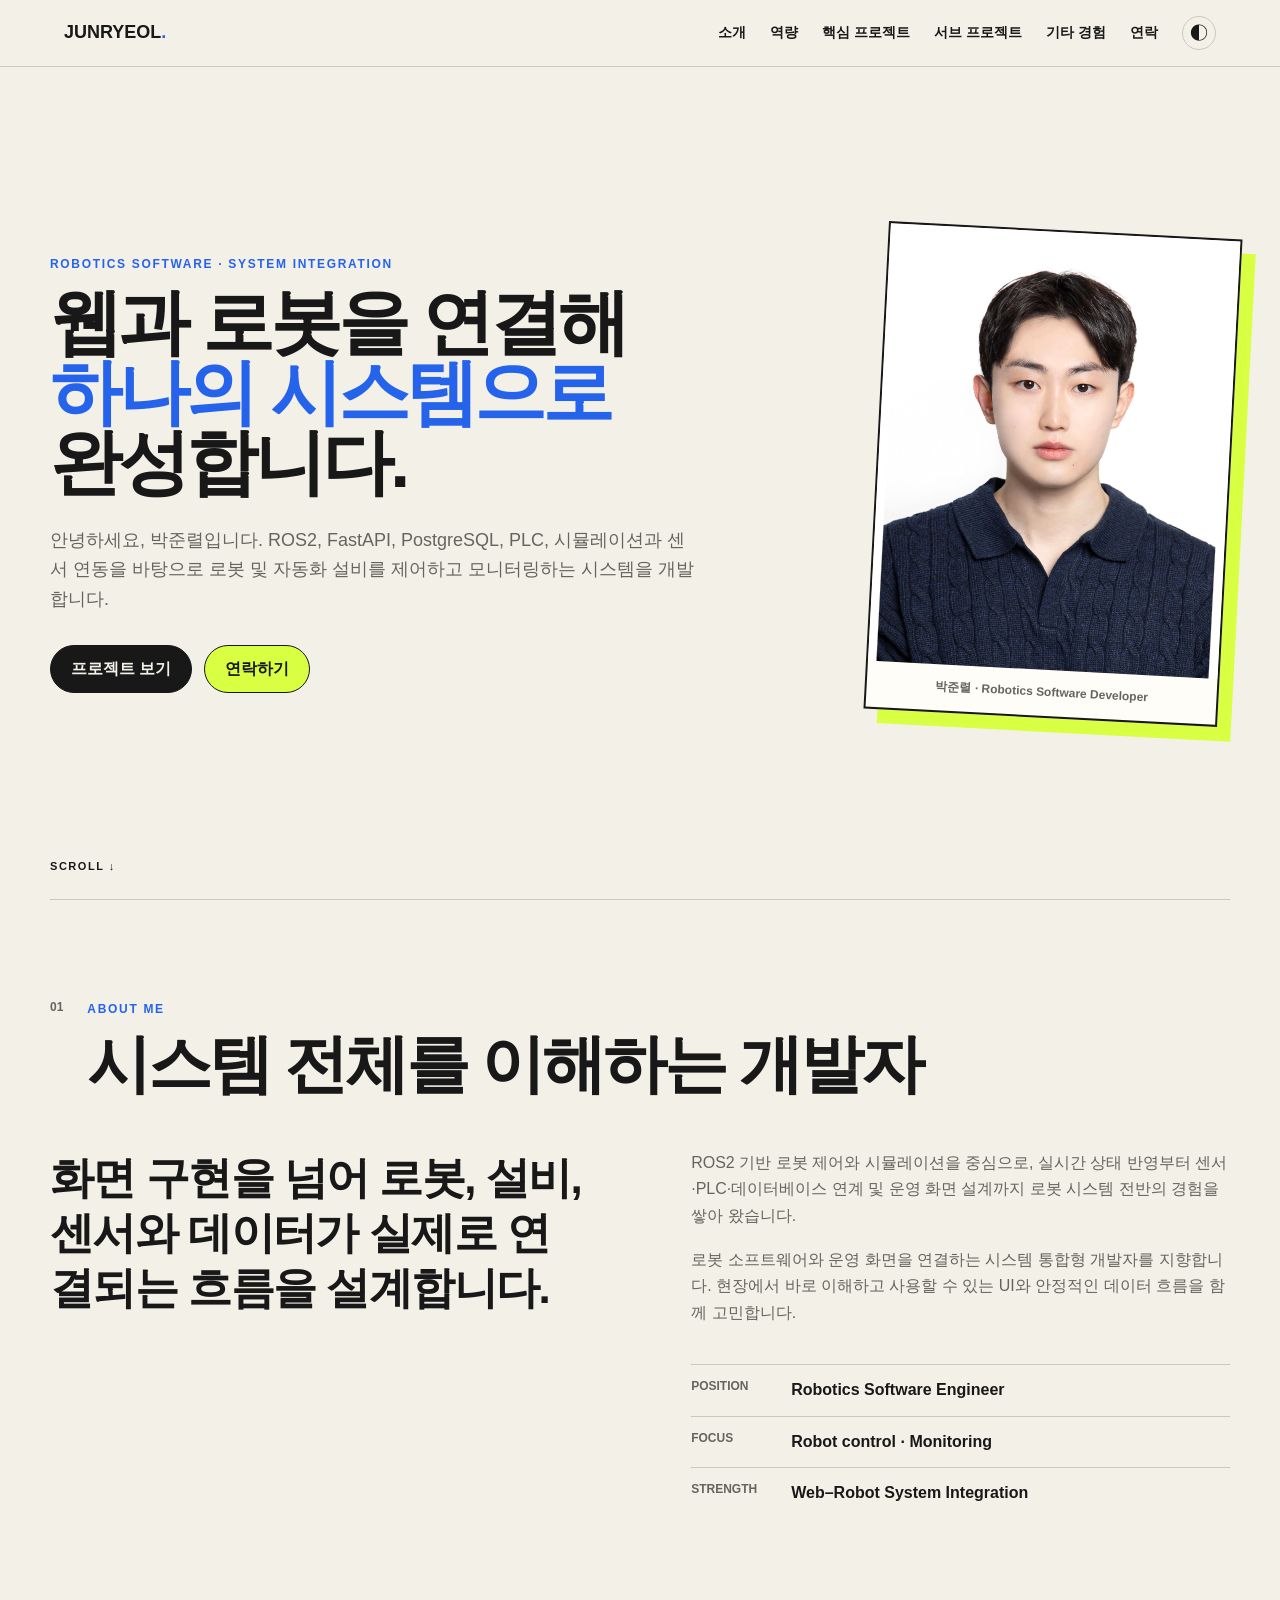
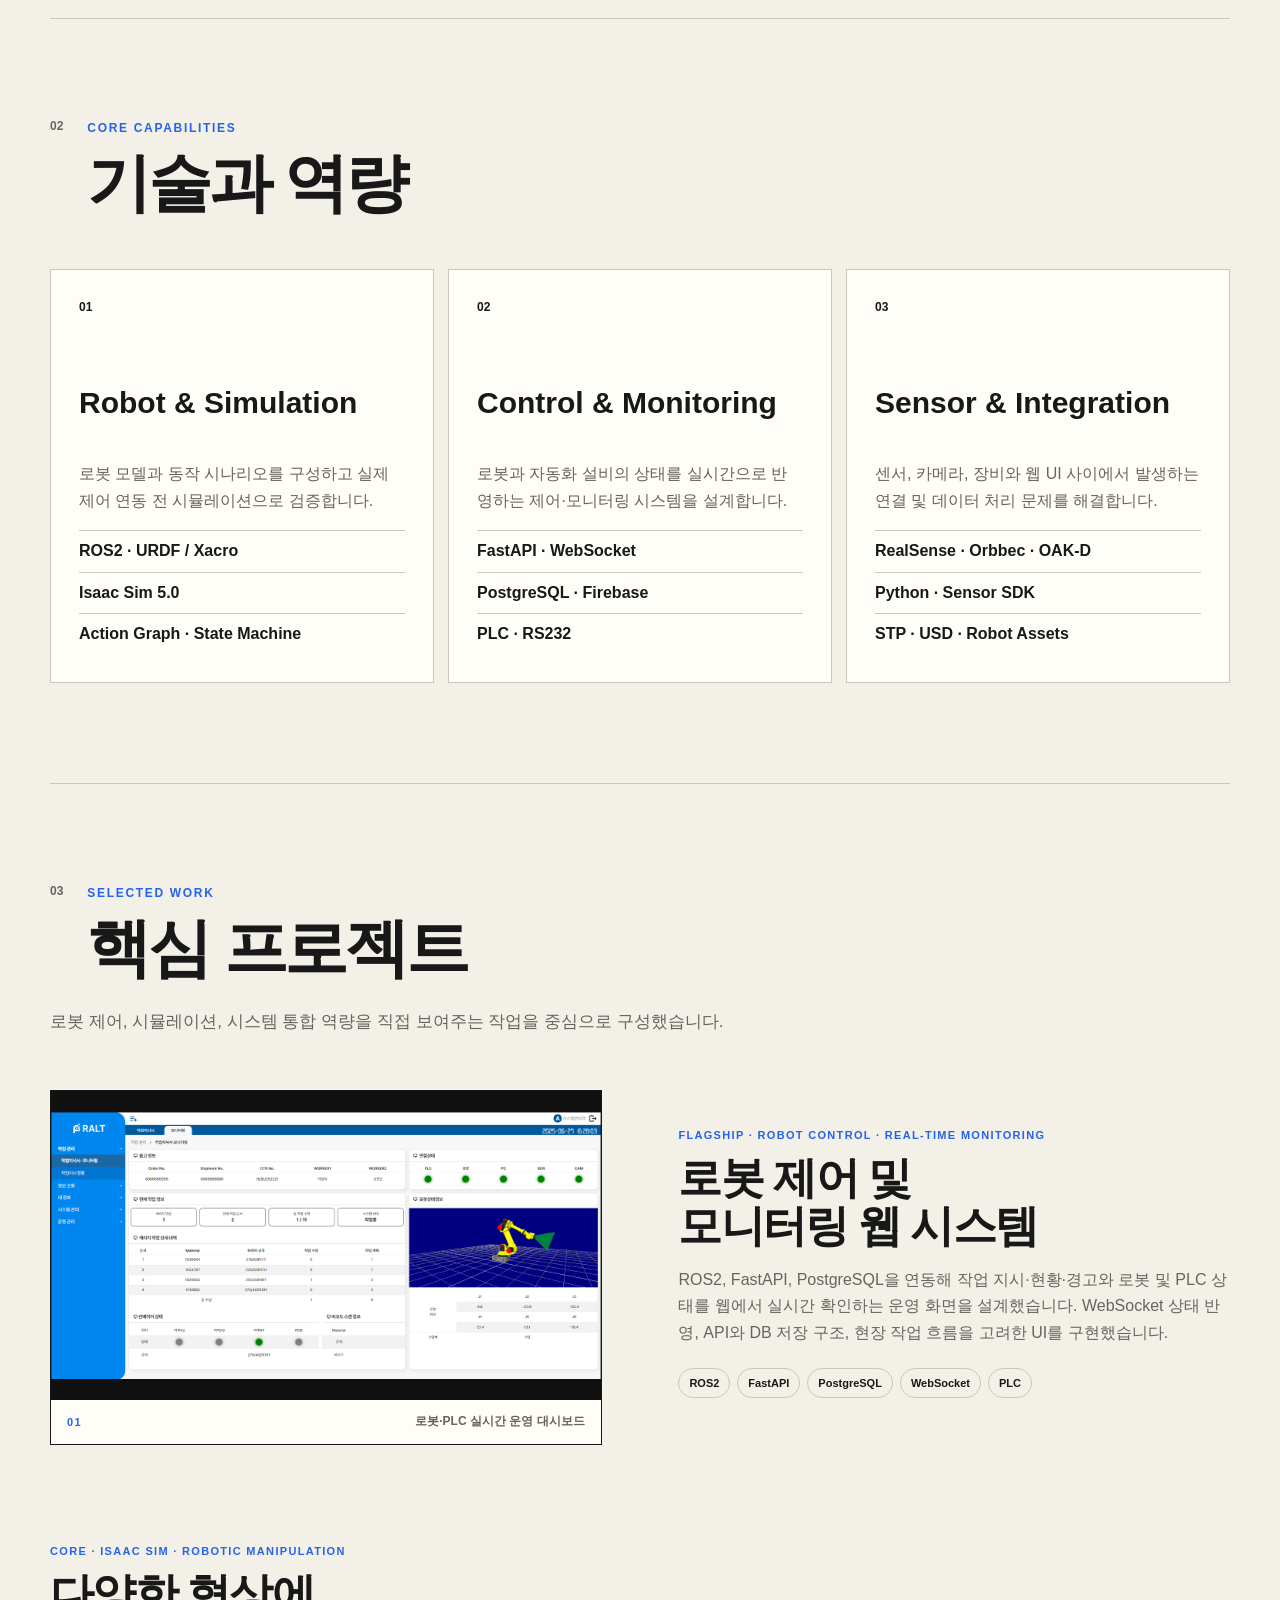
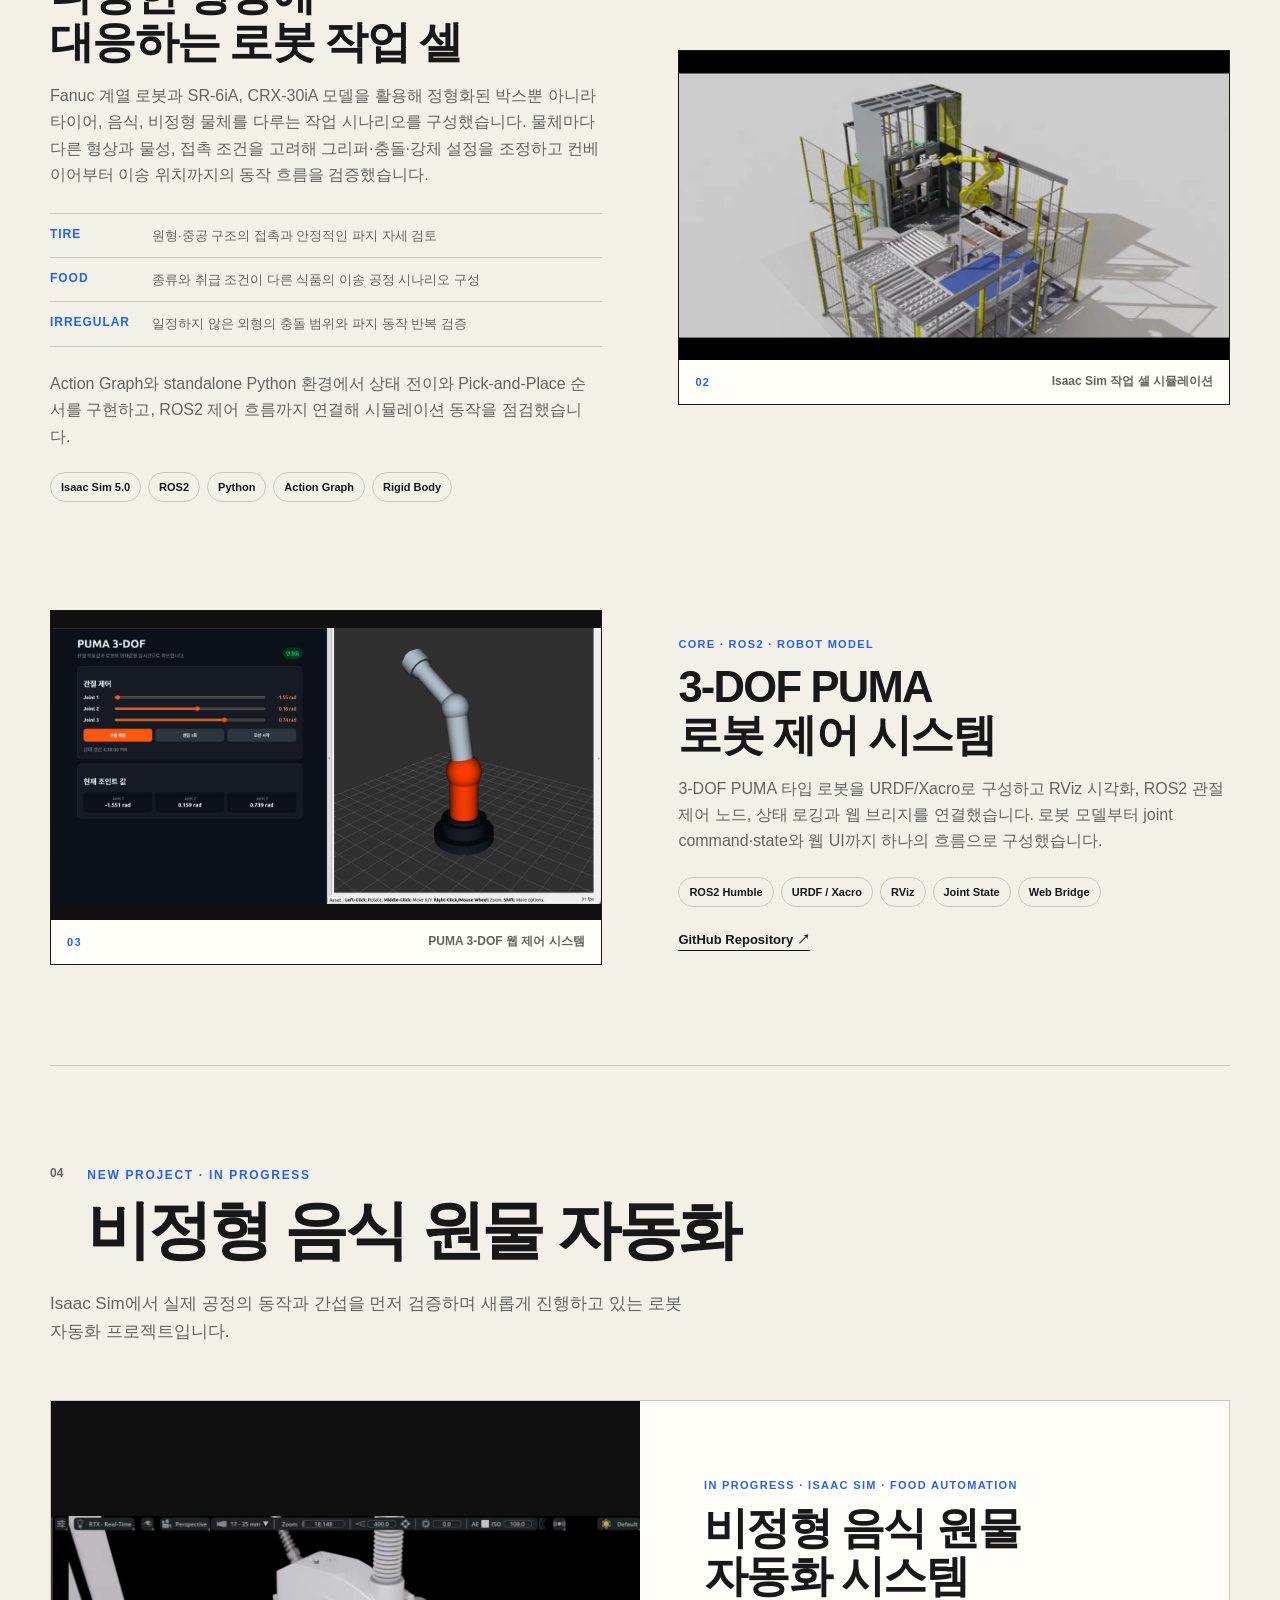
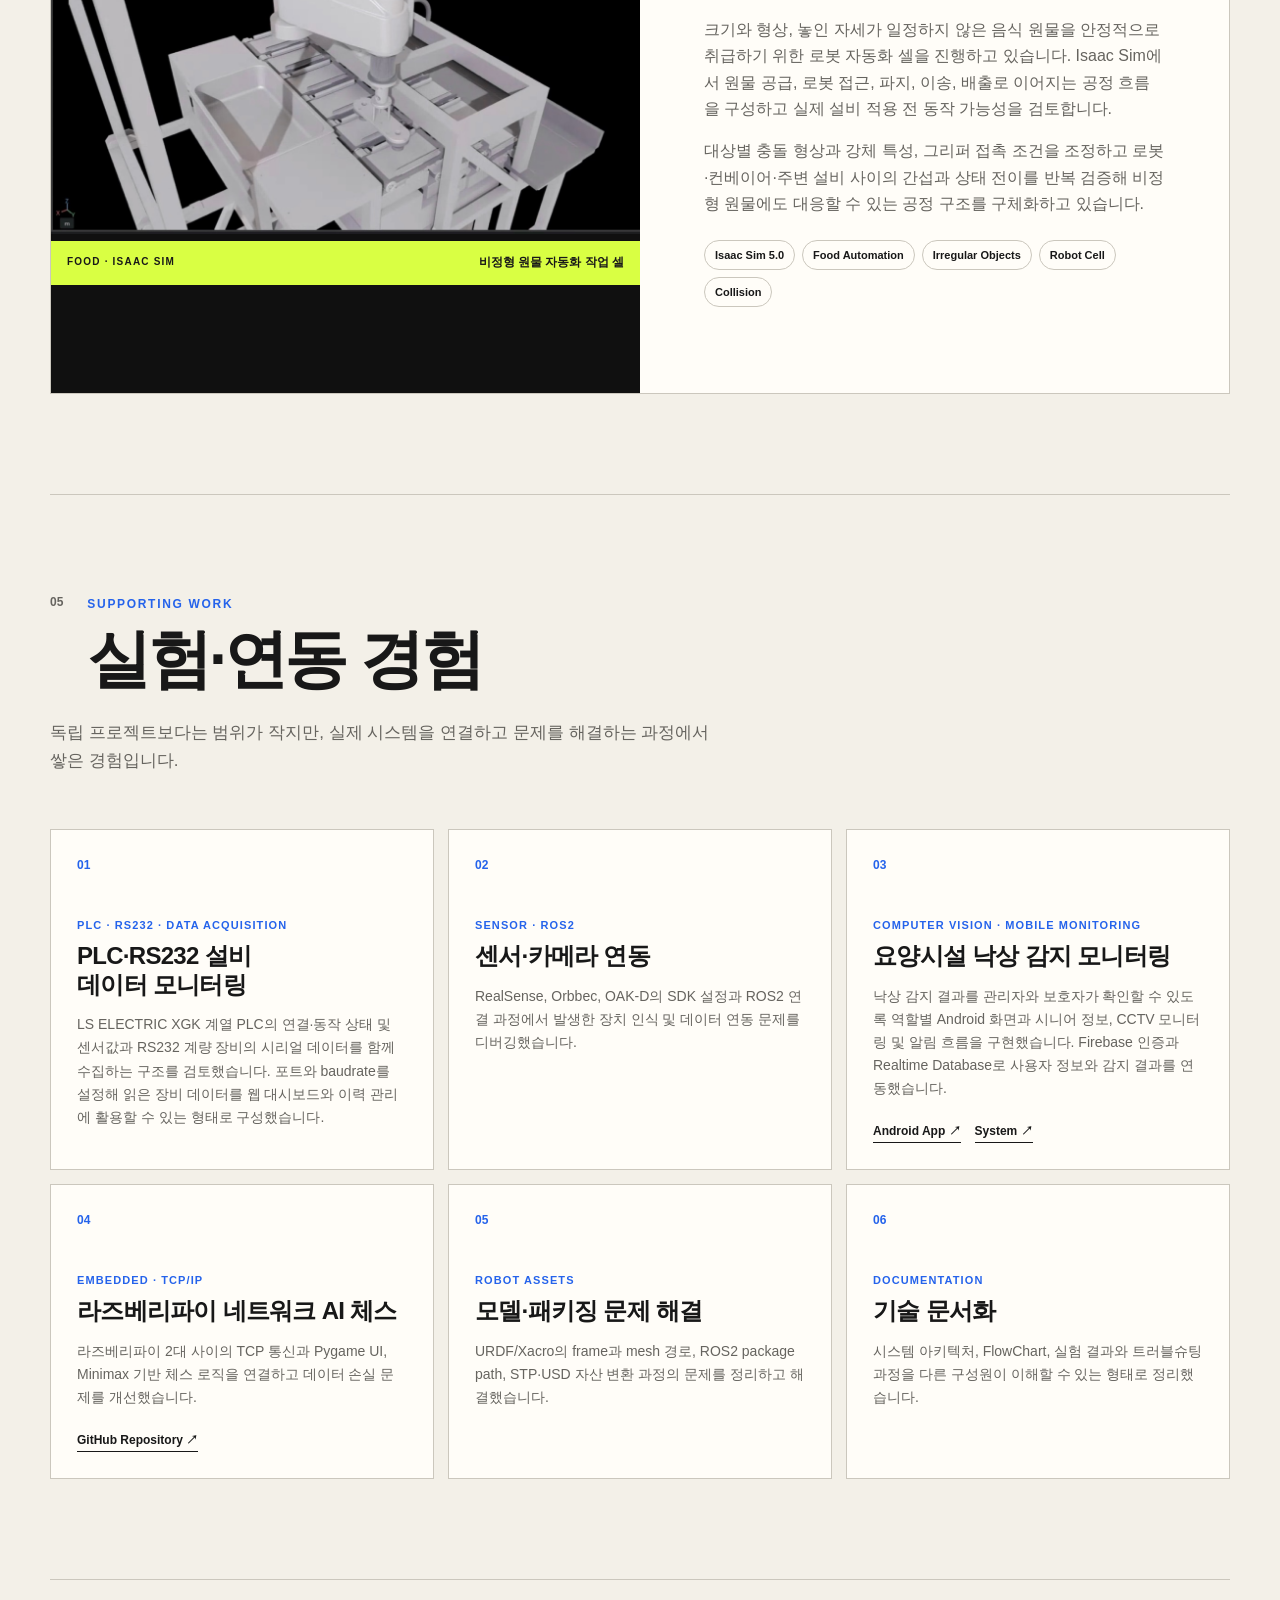
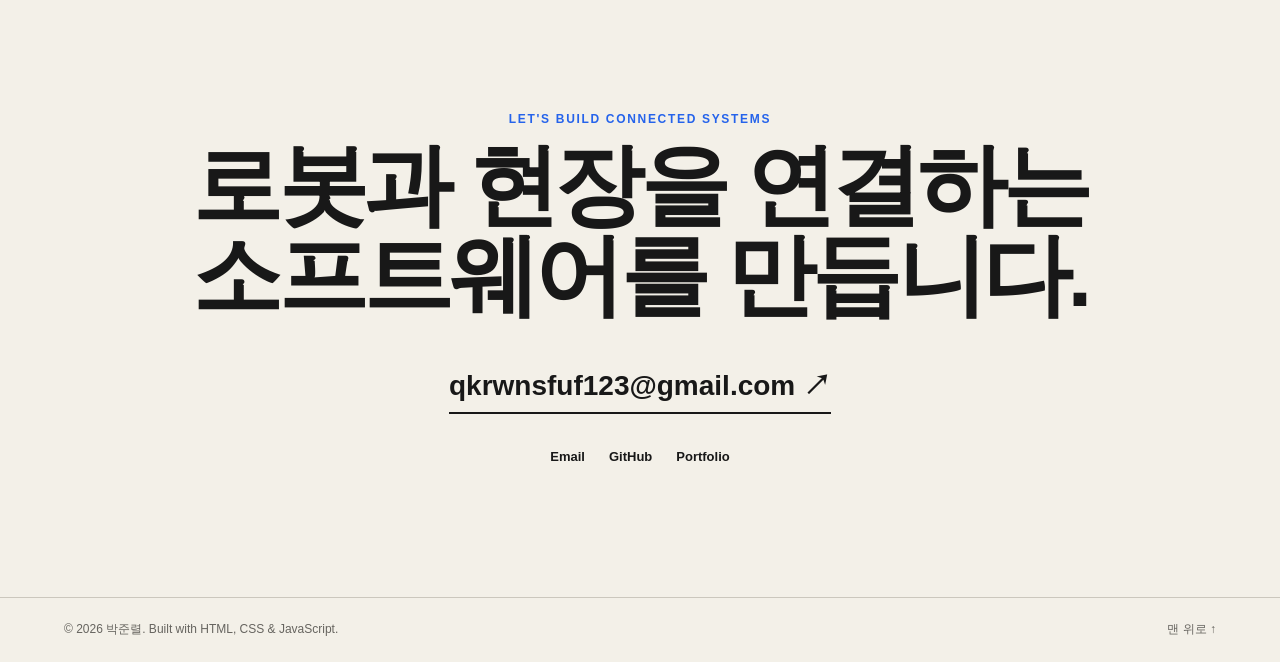
==== commit 4adebcee: "Refine portfolio media and typography" ====
--- a/index.html
+++ b/index.html
@@ -59,10 +59,13 @@
         </article>
         <article class="project-card reverse isaac-project">
           <figure class="project-media">
+            <!-- 영상은 추후 다시 공개할 수 있도록 임시로 숨김 처리했습니다.
             <video controls muted playsinline preload="metadata" poster="img/video/isaac-sim-workcell-poster.png" aria-label="Isaac Sim 로봇 작업 셀 시뮬레이션 영상">
               <source src="img/video/isaac-sim-workcell.mp4" type="video/mp4">
               브라우저가 영상을 지원하지 않습니다. <a href="img/video/isaac-sim-workcell.mp4">영상 파일 열기</a>
             </video>
+            -->
+            <img src="img/video/isaac-sim-workcell-poster.png" alt="Isaac Sim에서 구성한 산업용 로봇 작업 셀 시뮬레이션" loading="lazy">
             <figcaption><span>02</span> Isaac Sim 작업 셀 시뮬레이션</figcaption>
           </figure>
           <div class="project-copy"><p class="project-type">Core · Isaac Sim · Robotic manipulation</p><h3>다양한 형상에 대응하는 로봇 작업 셀</h3><p>Fanuc 계열 로봇과 SR-6iA, CRX-30iA 모델을 활용해 정형화된 박스뿐 아니라 타이어, 음식, 비정형 물체를 다루는 작업 시나리오를 구성했습니다. 물체마다 다른 형상과 물성, 접촉 조건을 고려해 그리퍼·충돌·강체 설정을 조정하고 컨베이어부터 이송 위치까지의 동작 흐름을 검증했습니다.</p><div class="scenario-list"><div><strong>Tire</strong><span>원형·중공 구조의 접촉과 안정적인 파지 자세 검토</span></div><div><strong>Food</strong><span>종류와 취급 조건이 다른 식품의 이송 공정 시나리오 구성</span></div><div><strong>Irregular</strong><span>일정하지 않은 외형의 충돌 범위와 파지 동작 반복 검증</span></div></div><p>Action Graph와 standalone Python 환경에서 상태 전이와 Pick-and-Place 순서를 구현하고, ROS2 제어 흐름까지 연결해 시뮬레이션 동작을 점검했습니다.</p><ul class="tags"><li>Isaac Sim 5.0</li><li>ROS2</li><li>Python</li><li>Action Graph</li><li>Rigid Body</li></ul></div>
@@ -81,10 +84,13 @@
       <p class="section-intro">Isaac Sim에서 실제 공정의 동작과 간섭을 먼저 검증하며 새롭게 진행하고 있는 로봇 자동화 프로젝트입니다.</p>
       <article class="subproject-card">
         <figure class="subproject-media">
+          <!-- 영상은 추후 다시 공개할 수 있도록 임시로 숨김 처리했습니다.
           <video controls muted playsinline preload="metadata" poster="img/video/food-robot-poster.png" aria-label="Isaac Sim 비정형 음식 원물 자동화 시뮬레이션 영상">
             <source src="img/video/Food_robot.mp4" type="video/mp4">
             브라우저가 영상을 지원하지 않습니다. <a href="img/video/Food_robot.mp4">영상 파일 열기</a>
           </video>
+          -->
+          <img src="img/video/food-robot-poster.png" alt="Isaac Sim에서 구성한 비정형 음식 원물 자동화 작업 셀" loading="lazy">
           <figcaption><span>FOOD · ISAAC SIM</span> 비정형 원물 자동화 작업 셀</figcaption>
         </figure>
         <div class="subproject-copy"><p class="project-type">In progress · Isaac Sim · Food automation</p><h3>비정형 음식 원물 자동화 시스템</h3><p>크기와 형상, 놓인 자세가 일정하지 않은 음식 원물을 안정적으로 취급하기 위한 로봇 자동화 셀을 진행하고 있습니다. Isaac Sim에서 원물 공급, 로봇 접근, 파지, 이송, 배출로 이어지는 공정 흐름을 구성하고 실제 설비 적용 전 동작 가능성을 검토합니다.</p><p>대상별 충돌 형상과 강체 특성, 그리퍼 접촉 조건을 조정하고 로봇·컨베이어·주변 설비 사이의 간섭과 상태 전이를 반복 검증해 비정형 원물에도 대응할 수 있는 공정 구조를 구체화하고 있습니다.</p><ul class="tags"><li>Isaac Sim 5.0</li><li>Food Automation</li><li>Irregular Objects</li><li>Robot Cell</li><li>Collision</li></ul></div>
@@ -102,7 +108,7 @@
         <article class="supporting-card"><span>06</span><p class="supporting-type">Documentation</p><h3>기술 문서화</h3><p>시스템 아키텍처, FlowChart, 실험 결과와 트러블슈팅 과정을 다른 구성원이 이해할 수 있는 형태로 정리했습니다.</p></article>
       </div>
     </section>
-    <section id="contact" class="contact-section"><p class="eyebrow">Let's build connected systems</p><h2>로봇과 현장을 연결하는<br>소프트웨어를 만듭니다.</h2><a class="contact-mail" href="https://github.com/utf-404" target="_blank" rel="noreferrer">GitHub에서 프로젝트 보기 ↗</a><div class="social-links"><a href="https://github.com/utf-404" target="_blank" rel="noreferrer">GitHub</a><a href="#home">Portfolio</a></div></section>
+    <section id="contact" class="contact-section"><p class="eyebrow">Let's build connected systems</p><h2>로봇과 현장을 연결하는<br>소프트웨어를 만듭니다.</h2><a class="contact-mail" href="mailto:qkrwnsfuf123@gmail.com">qkrwnsfuf123@gmail.com ↗</a><div class="social-links"><a href="mailto:qkrwnsfuf123@gmail.com">Email</a><a href="https://github.com/utf-404" target="_blank" rel="noreferrer">GitHub</a><a href="#home">Portfolio</a></div></section>
   </main>
   <footer class="site-footer"><p>© 2026 박준렬. Built with HTML, CSS &amp; JavaScript.</p><a href="#home">맨 위로 ↑</a></footer>
   <script src="js/main.js"></script>
--- a/css/style.css
+++ b/css/style.css
@@ -1,5 +1,5 @@
 :root{--bg:#f3f0e8;--panel:#fffdf8;--text:#181818;--muted:#66645f;--line:#cbc7bd;--accent:#2563eb;--lime:#d9ff43;--purple:#7558ff;--header:rgba(243,240,232,.9)}
-*{box-sizing:border-box}html{scroll-behavior:smooth}body{margin:0;background:var(--bg);color:var(--text);font-family:Arial,"Noto Sans KR",sans-serif;line-height:1.65;transition:background .2s,color .2s}body.dark{--bg:#151515;--panel:#202020;--text:#f4f1e9;--muted:#aaa69e;--line:#3b3b38;--accent:#7aa2ff;--header:rgba(21,21,21,.9);--lime:#bde52f}a{color:inherit;text-decoration:none}button{color:inherit}code{font-size:.9em}.site-header{position:sticky;top:0;z-index:20;display:flex;align-items:center;justify-content:space-between;padding:16px clamp(20px,5vw,72px);background:var(--header);border-bottom:1px solid var(--line);backdrop-filter:blur(12px)}.logo{font-size:18px;font-weight:900}.logo span,.eyebrow{color:var(--accent)}.site-nav{display:flex;align-items:center;gap:24px;font-size:14px;font-weight:800}.site-nav a:hover{color:var(--accent)}.theme-button,.menu-button{border:1px solid var(--line);background:transparent;border-radius:50%;cursor:pointer}.theme-button{width:34px;height:34px;font-size:18px}.menu-button{display:none;padding:7px 12px;border-radius:99px;font-weight:800}main{width:min(1180px,calc(100% - 40px));margin:auto}.hero{position:relative;display:grid;grid-template-columns:1.35fr .65fr;align-items:center;gap:clamp(32px,7vw,100px);min-height:calc(100vh - 68px);padding:72px 0 90px}.eyebrow{margin:0 0 12px;font-size:12px;font-weight:900;letter-spacing:.14em;text-transform:uppercase}.hero h1{margin:0 0 28px;font-size:clamp(46px,5.6vw,74px);line-height:.98;letter-spacing:-.055em}.hero h1 span{color:var(--accent)}.hero-text{max-width:650px;margin:0;color:var(--muted);font-size:18px}.hero-actions{display:flex;flex-wrap:wrap;gap:12px;margin-top:30px}.button{display:inline-flex;align-items:center;justify-content:center;min-height:48px;padding:0 20px;border:1px solid var(--text);border-radius:99px;font-weight:900;transition:transform .15s,box-shadow .15s}.button:hover{transform:translate(-3px,-3px);box-shadow:4px 4px 0 var(--text)}.primary{background:var(--text);color:var(--bg)}.secondary{background:var(--lime);color:#181818}.hero-visual{transform:rotate(3deg)}.portrait-placeholder{display:grid;place-items:center;aspect-ratio:4/5;background:var(--purple);border:2px solid var(--text);box-shadow:14px 14px 0 var(--lime)}.portrait-placeholder span{color:#fff;font-size:clamp(42px,6vw,74px);font-weight:900;line-height:.84;letter-spacing:-.07em}.hero-visual p{margin:26px 0 0;text-align:center;color:var(--muted);font-size:12px}.scroll-hint{position:absolute;bottom:24px;left:0;font-size:11px;font-weight:900;letter-spacing:.14em}.section{padding:100px 0;border-top:1px solid var(--line);scroll-margin-top:68px}.section-heading{display:flex;gap:24px;align-items:flex-start;margin-bottom:54px}.section-number{margin:1px 0 0;font:900 12px/1 Arial;color:var(--muted)}h2{margin:0;font-size:clamp(38px,5vw,68px);line-height:1;letter-spacing:-.05em}h3{margin:0}.about-grid{display:grid;grid-template-columns:1fr 1fr;gap:clamp(40px,8vw,120px)}.lead-text{margin:0;font-size:clamp(26px,3.5vw,44px);font-weight:800;line-height:1.25;letter-spacing:-.035em}.about-copy>p{margin:0 0 18px;color:var(--muted)}.quick-info{margin:38px 0 0}.quick-info div{display:grid;grid-template-columns:100px 1fr;padding:12px 0;border-top:1px solid var(--line)}.quick-info dt{color:var(--muted);font-size:12px;font-weight:900;text-transform:uppercase}.quick-info dd{margin:0;font-weight:800}.status-dot{display:inline-block;width:8px;height:8px;margin-right:7px;border-radius:50%;background:#25bd65;box-shadow:0 0 0 4px rgba(37,189,101,.15)}.skill-grid{display:grid;grid-template-columns:repeat(3,1fr);gap:14px}.skill-card{min-height:360px;padding:28px;background:var(--panel);border:1px solid var(--line);display:flex;flex-direction:column}.skill-card.featured{background:var(--lime);color:#181818;transform:translateY(-14px)}.skill-card>span{font-size:12px;font-weight:900}.skill-card h3{margin:60px 0 18px;font-size:30px}.skill-card p{color:var(--muted)}.featured p{color:#454a2b}.skill-card ul{padding:0;margin:auto 0 0;list-style:none;font-weight:800}.skill-card li{padding:7px 0;border-top:1px solid var(--line)}.project-list{display:grid;gap:86px}.project-card{display:grid;grid-template-columns:1fr 1fr;gap:clamp(32px,6vw,80px);align-items:center}.project-card.reverse .project-visual{order:2}.project-visual{display:grid;place-items:center;aspect-ratio:16/9;border:1px solid var(--text);overflow:hidden}.project-visual span{font-size:clamp(72px,12vw,160px);font-weight:900;letter-spacing:-.08em}.project-one{background:#5b7cfa}.project-two{background:#765cff;color:white}.project-three{background:var(--lime);color:#181818}.project-type{color:var(--accent);font-size:11px;font-weight:900;text-transform:uppercase;letter-spacing:.12em}.project-copy h3{font-size:clamp(30px,4vw,48px);letter-spacing:-.04em}.project-copy>p:not(.project-type){color:var(--muted)}.tags{display:flex;flex-wrap:wrap;gap:7px;padding:0;margin:22px 0;list-style:none}.tags li{padding:5px 10px;border:1px solid var(--line);border-radius:99px;font-size:11px;font-weight:800}.project-links{display:flex;gap:20px;font-size:13px;font-weight:900}.project-links a{border-bottom:1px solid}.process-list{display:grid;grid-template-columns:repeat(4,1fr);padding:0;margin:0;list-style:none;border-top:1px solid var(--line)}.process-list li{min-height:220px;padding:22px;border-right:1px solid var(--line);display:flex;flex-direction:column;justify-content:space-between}.process-list li:first-child{border-left:1px solid var(--line)}.process-list span{color:var(--accent);font-size:12px;font-weight:900}.process-list h3{font-size:22px}.process-list p{margin:8px 0 0;color:var(--muted);font-size:14px}.contact-section{padding:130px 0;text-align:center;border-top:1px solid var(--line)}.contact-section h2{font-size:clamp(43px,7vw,92px)}.contact-mail{display:inline-block;margin:42px 0 32px;padding-bottom:3px;border-bottom:2px solid;font-size:clamp(18px,2.4vw,28px);font-weight:900}.social-links{display:flex;justify-content:center;gap:24px;font-size:13px;font-weight:800}.site-footer{display:flex;justify-content:space-between;gap:20px;padding:22px clamp(20px,5vw,72px);border-top:1px solid var(--line);color:var(--muted);font-size:12px}.site-footer p{margin:0}
+*{box-sizing:border-box}html{scroll-behavior:smooth}body{margin:0;background:var(--bg);color:var(--text);font-family:Arial,"Noto Sans KR",sans-serif;line-height:1.65;transition:background .2s,color .2s}body.dark{--bg:#151515;--panel:#202020;--text:#f4f1e9;--muted:#aaa69e;--line:#3b3b38;--accent:#7aa2ff;--header:rgba(21,21,21,.9);--lime:#bde52f}a{color:inherit;text-decoration:none}button{color:inherit}code{font-size:.9em}.site-header{position:sticky;top:0;z-index:20;display:flex;align-items:center;justify-content:space-between;padding:16px clamp(20px,5vw,72px);background:var(--header);border-bottom:1px solid var(--line);backdrop-filter:blur(12px)}.logo{font-size:18px;font-weight:900}.logo span,.eyebrow{color:var(--accent)}.site-nav{display:flex;align-items:center;gap:24px;font-size:14px;font-weight:800}.site-nav a:hover{color:var(--accent)}.theme-button,.menu-button{border:1px solid var(--line);background:transparent;border-radius:50%;cursor:pointer}.theme-button{width:34px;height:34px;font-size:18px}.menu-button{display:none;padding:7px 12px;border-radius:99px;font-weight:800}main{width:min(1180px,calc(100% - 40px));margin:auto}.hero{position:relative;display:grid;grid-template-columns:1.35fr .65fr;align-items:center;gap:clamp(32px,7vw,100px);min-height:calc(100vh - 68px);padding:72px 0 90px}.eyebrow{margin:0 0 12px;font-size:12px;font-weight:900;letter-spacing:.14em;text-transform:uppercase}.hero h1{margin:0 0 28px;font-size:clamp(46px,5.6vw,74px);line-height:.98;letter-spacing:-.055em}.hero h1 span{color:var(--accent)}.hero-text{max-width:650px;margin:0;color:var(--muted);font-size:18px}.hero-actions{display:flex;flex-wrap:wrap;gap:12px;margin-top:30px}.button{display:inline-flex;align-items:center;justify-content:center;min-height:48px;padding:0 20px;border:1px solid var(--text);border-radius:99px;font-weight:900;transition:transform .15s,box-shadow .15s}.button:hover{transform:translate(-3px,-3px);box-shadow:4px 4px 0 var(--text)}.primary{background:var(--text);color:var(--bg)}.secondary{background:var(--lime);color:#181818}.hero-visual{transform:rotate(3deg)}.portrait-placeholder{display:grid;place-items:center;aspect-ratio:4/5;background:var(--purple);border:2px solid var(--text);box-shadow:14px 14px 0 var(--lime)}.portrait-placeholder span{color:#fff;font-size:clamp(42px,6vw,74px);font-weight:900;line-height:.84;letter-spacing:-.07em}.hero-visual p{margin:26px 0 0;text-align:center;color:var(--muted);font-size:12px}.scroll-hint{position:absolute;bottom:24px;left:0;font-size:11px;font-weight:900;letter-spacing:.14em}.section{padding:100px 0;border-top:1px solid var(--line);scroll-margin-top:68px}.section-heading{display:flex;gap:24px;align-items:flex-start;margin-bottom:54px}.section-number{margin:1px 0 0;font:900 12px/1 Arial;color:var(--muted)}h1,h2,h3{word-break:keep-all;overflow-wrap:break-word;text-wrap:balance}h2{margin:0;font-size:clamp(38px,5vw,68px);line-height:1;letter-spacing:-.05em}h3{margin:0}.about-grid{display:grid;grid-template-columns:1fr 1fr;gap:clamp(40px,8vw,120px)}.lead-text{margin:0;font-size:clamp(26px,3.5vw,44px);font-weight:800;line-height:1.25;letter-spacing:-.035em}.about-copy>p{margin:0 0 18px;color:var(--muted)}.quick-info{margin:38px 0 0}.quick-info div{display:grid;grid-template-columns:100px 1fr;padding:12px 0;border-top:1px solid var(--line)}.quick-info dt{color:var(--muted);font-size:12px;font-weight:900;text-transform:uppercase}.quick-info dd{margin:0;font-weight:800}.status-dot{display:inline-block;width:8px;height:8px;margin-right:7px;border-radius:50%;background:#25bd65;box-shadow:0 0 0 4px rgba(37,189,101,.15)}.skill-grid{display:grid;grid-template-columns:repeat(3,1fr);gap:14px}.skill-card{min-height:360px;padding:28px;background:var(--panel);border:1px solid var(--line);display:flex;flex-direction:column}.skill-card.featured{background:var(--lime);color:#181818;transform:translateY(-14px)}.skill-card>span{font-size:12px;font-weight:900}.skill-card h3{margin:60px 0 18px;font-size:30px}.skill-card p{color:var(--muted)}.featured p{color:#454a2b}.skill-card ul{padding:0;margin:auto 0 0;list-style:none;font-weight:800}.skill-card li{padding:7px 0;border-top:1px solid var(--line)}.project-list{display:grid;gap:86px}.project-card{display:grid;grid-template-columns:1fr 1fr;gap:clamp(32px,6vw,80px);align-items:center}.project-card.reverse .project-visual{order:2}.project-visual{display:grid;place-items:center;aspect-ratio:16/9;border:1px solid var(--text);overflow:hidden}.project-visual span{font-size:clamp(72px,12vw,160px);font-weight:900;letter-spacing:-.08em}.project-one{background:#5b7cfa}.project-two{background:#765cff;color:white}.project-three{background:var(--lime);color:#181818}.project-type{color:var(--accent);font-size:11px;font-weight:900;text-transform:uppercase;letter-spacing:.12em}.project-copy h3{font-size:clamp(28px,3.4vw,44px);line-height:1.1;letter-spacing:-.04em}.project-copy>p:not(.project-type){color:var(--muted)}.tags{display:flex;flex-wrap:wrap;gap:7px;padding:0;margin:22px 0;list-style:none}.tags li{padding:5px 10px;border:1px solid var(--line);border-radius:99px;font-size:11px;font-weight:800}.project-links{display:flex;gap:20px;font-size:13px;font-weight:900}.project-links a{border-bottom:1px solid}.process-list{display:grid;grid-template-columns:repeat(4,1fr);padding:0;margin:0;list-style:none;border-top:1px solid var(--line)}.process-list li{min-height:220px;padding:22px;border-right:1px solid var(--line);display:flex;flex-direction:column;justify-content:space-between}.process-list li:first-child{border-left:1px solid var(--line)}.process-list span{color:var(--accent);font-size:12px;font-weight:900}.process-list h3{font-size:22px}.process-list p{margin:8px 0 0;color:var(--muted);font-size:14px}.contact-section{padding:130px 0;text-align:center;border-top:1px solid var(--line)}.contact-section h2{font-size:clamp(43px,7vw,92px)}.contact-mail{display:inline-block;margin:42px 0 32px;padding-bottom:3px;border-bottom:2px solid;font-size:clamp(18px,2.4vw,28px);font-weight:900}.social-links{display:flex;justify-content:center;gap:24px;font-size:13px;font-weight:800}.site-footer{display:flex;justify-content:space-between;gap:20px;padding:22px clamp(20px,5vw,72px);border-top:1px solid var(--line);color:var(--muted);font-size:12px}.site-footer p{margin:0}
 @media(max-width:800px){.menu-button{display:block}.site-nav{display:none;position:absolute;top:100%;left:0;right:0;padding:22px;background:var(--panel);border-bottom:1px solid var(--line);flex-direction:column;align-items:flex-start}.site-nav.open{display:flex}.hero{grid-template-columns:1fr;padding-top:50px}.hero h1{font-size:clamp(34px,10vw,54px)}.hero-visual{width:min(80%,380px);margin:auto}.scroll-hint{display:none}.about-grid,.project-card{grid-template-columns:1fr}.skill-grid{grid-template-columns:1fr}.skill-card.featured{transform:none}.project-card.reverse .project-visual{order:0}.process-list{grid-template-columns:1fr 1fr}.process-list li:nth-child(3){border-left:1px solid var(--line)}.section{padding:72px 0}}
 @media(max-width:480px){main{width:min(100% - 28px,1180px)}.hero{min-height:auto}.hero-actions{flex-direction:column}.button{width:100%}.section-heading{gap:14px}.process-list{grid-template-columns:1fr}.process-list li,.process-list li:nth-child(3){border-left:1px solid var(--line)}.site-footer{flex-direction:column}.contact-section{padding:90px 0}.social-links{flex-wrap:wrap}}
 @media(prefers-reduced-motion:reduce){html{scroll-behavior:auto}*,*::before,*::after{transition:none!important}}
@@ -18,7 +18,7 @@
 .skill-card:focus-visible{box-shadow:0 0 0 3px var(--accent),0 18px 36px rgba(24,24,24,.14)}
 
 /* Project prioritization and supporting work */
-.section-intro{max-width:720px;margin:-26px 0 54px;color:var(--muted);font-size:17px}
+.section-intro{max-width:720px;margin:-26px 0 54px;color:var(--muted);font-size:17px;word-break:keep-all;overflow-wrap:break-word;text-wrap:pretty}
 .quick-info{display:grid;grid-template-columns:100px 1fr}
 .quick-info dt,.quick-info dd{padding:12px 0;border-top:1px solid var(--line)}
 .project-visual img,.project-visual video{display:block;width:100%;height:100%;object-fit:cover}
@@ -33,14 +33,14 @@
 .scenario-list span{color:var(--muted);font-size:13px}
 .subproject-card{display:grid;grid-template-columns:1fr 1fr;overflow:hidden;background:var(--panel);border:1px solid var(--line)}
 .subproject-media{display:flex;margin:0;background:#101010;flex-direction:column;justify-content:center}
-.subproject-media video{display:block;width:100%;aspect-ratio:16/9;background:#101010;object-fit:contain}
+.subproject-media img,.subproject-media video{display:block;width:100%;aspect-ratio:16/9;background:#101010;object-fit:contain}
 .subproject-media figcaption{display:flex;align-items:center;justify-content:space-between;gap:16px;padding:12px 16px;background:var(--lime);color:#181818;font-size:12px;font-weight:800}
 .subproject-media figcaption span{font-size:10px;letter-spacing:.12em}
 .subproject-index{display:flex;min-height:390px;padding:30px;background:var(--lime);color:#181818;flex-direction:column;justify-content:space-between}
 .subproject-index span{font-size:12px;font-weight:900;letter-spacing:.16em}
 .subproject-index strong{font-size:clamp(90px,13vw,180px);line-height:.78;letter-spacing:-.1em}
 .subproject-copy{padding:clamp(28px,5vw,64px)}
-.subproject-copy h3{font-size:clamp(30px,4vw,48px);line-height:1.1;letter-spacing:-.04em}
+.subproject-copy h3{font-size:clamp(28px,3.4vw,44px);line-height:1.1;letter-spacing:-.04em}
 .subproject-copy>p:not(.project-type){color:var(--muted)}
 .supporting-grid{display:grid;grid-template-columns:repeat(3,1fr);gap:14px}
 .supporting-card{display:flex;min-height:280px;padding:26px;background:var(--panel);border:1px solid var(--line);flex-direction:column}
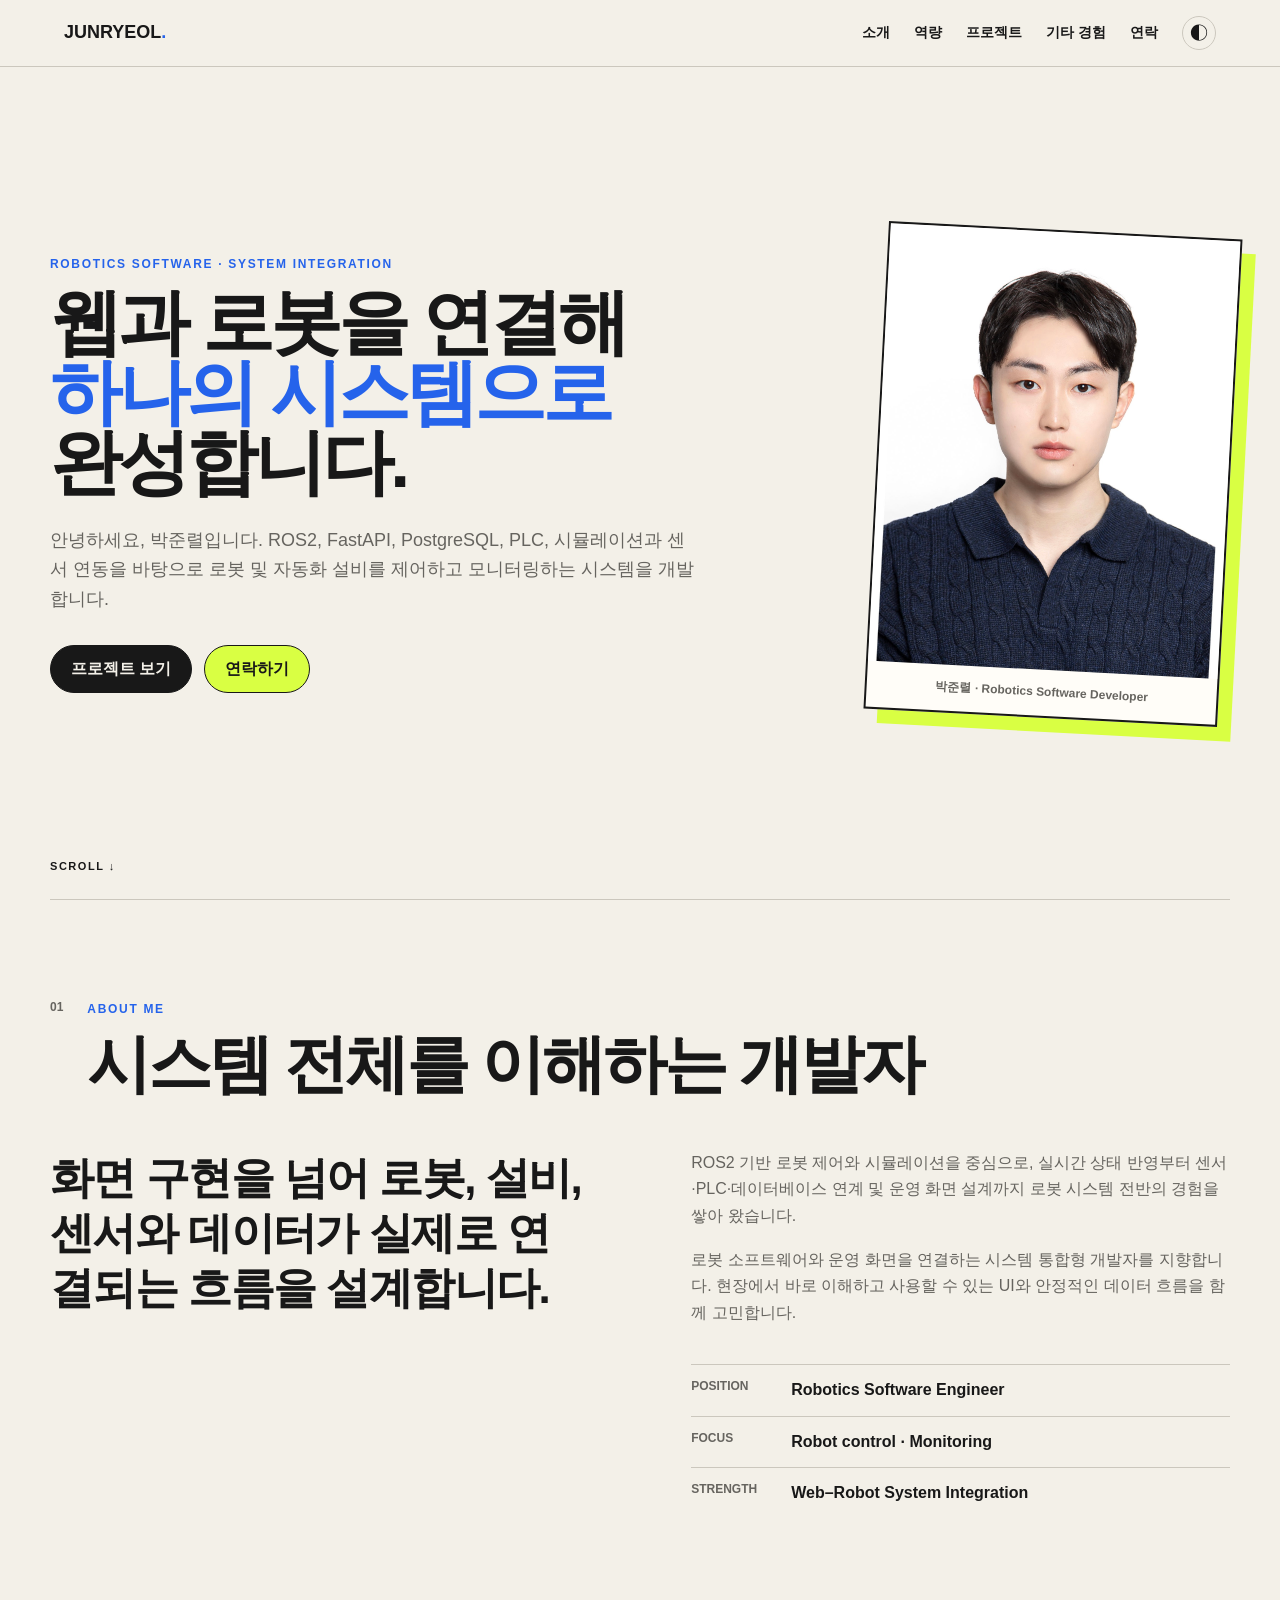
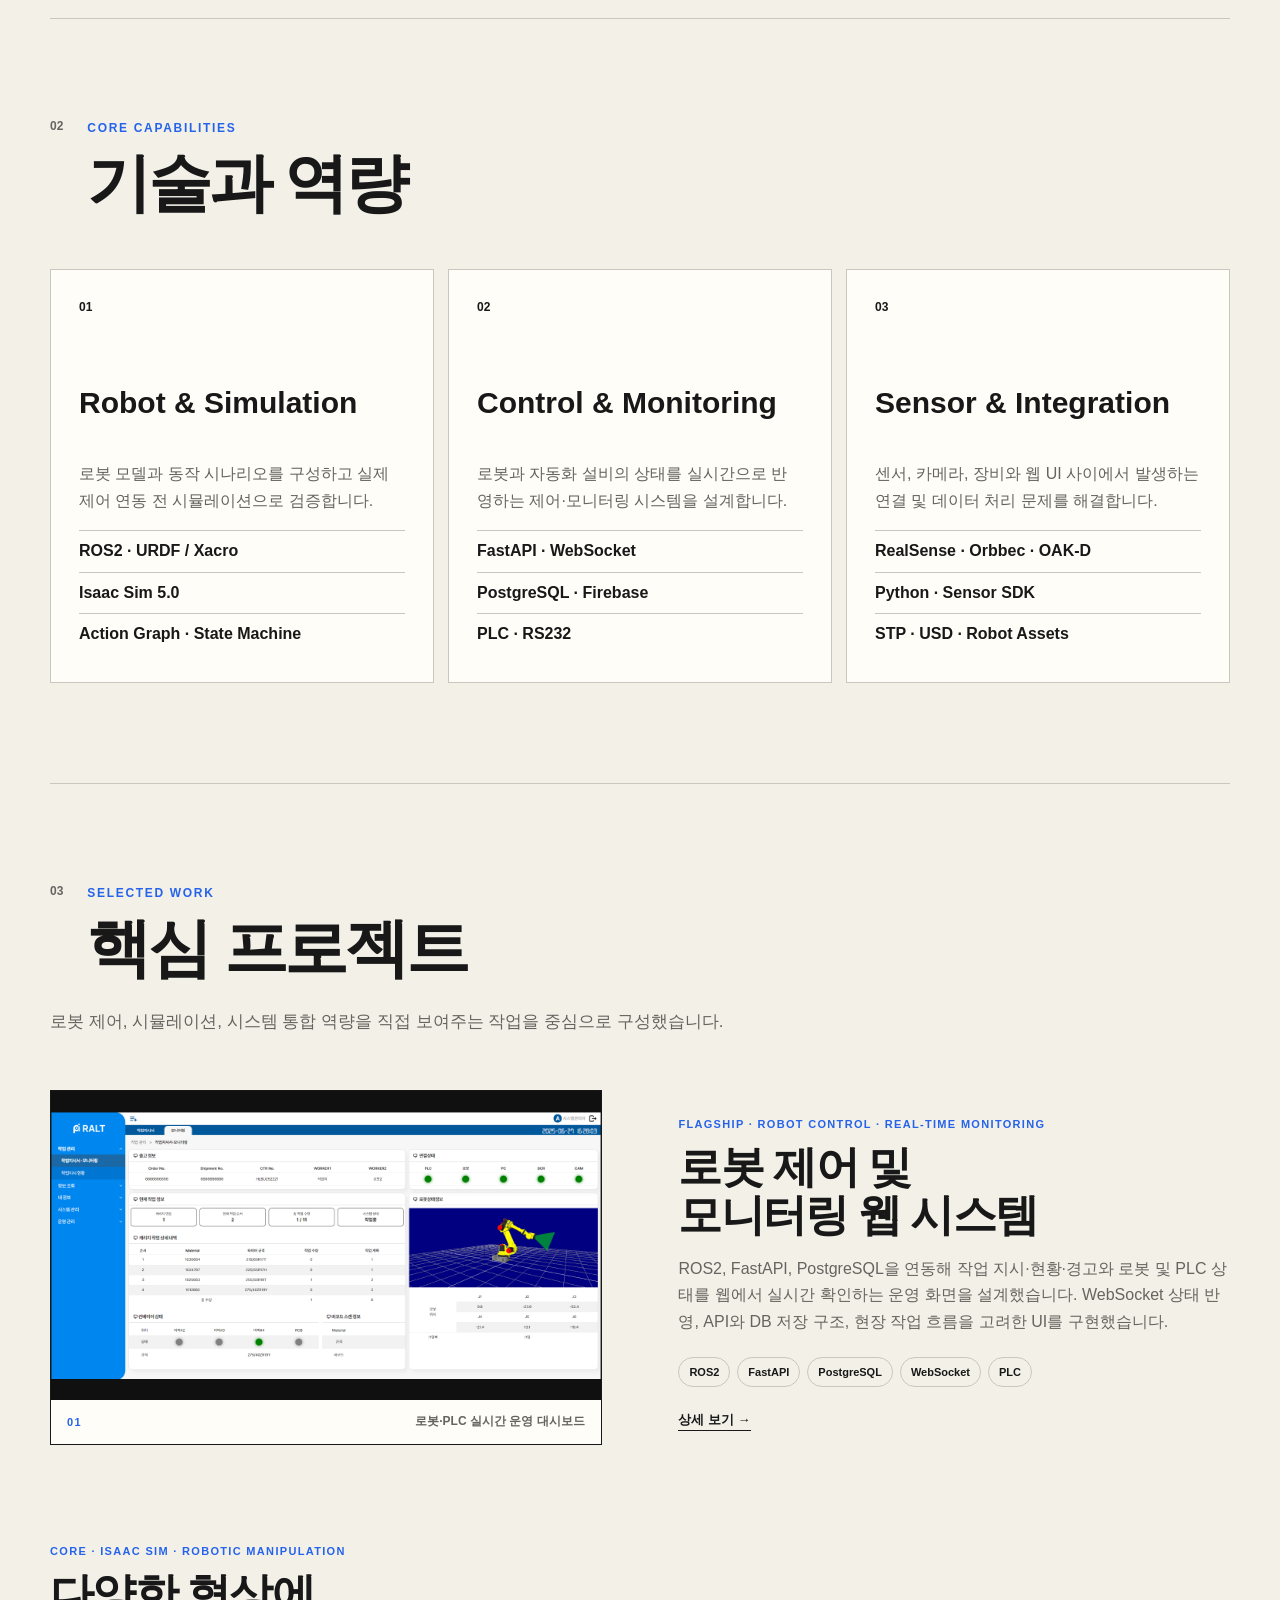
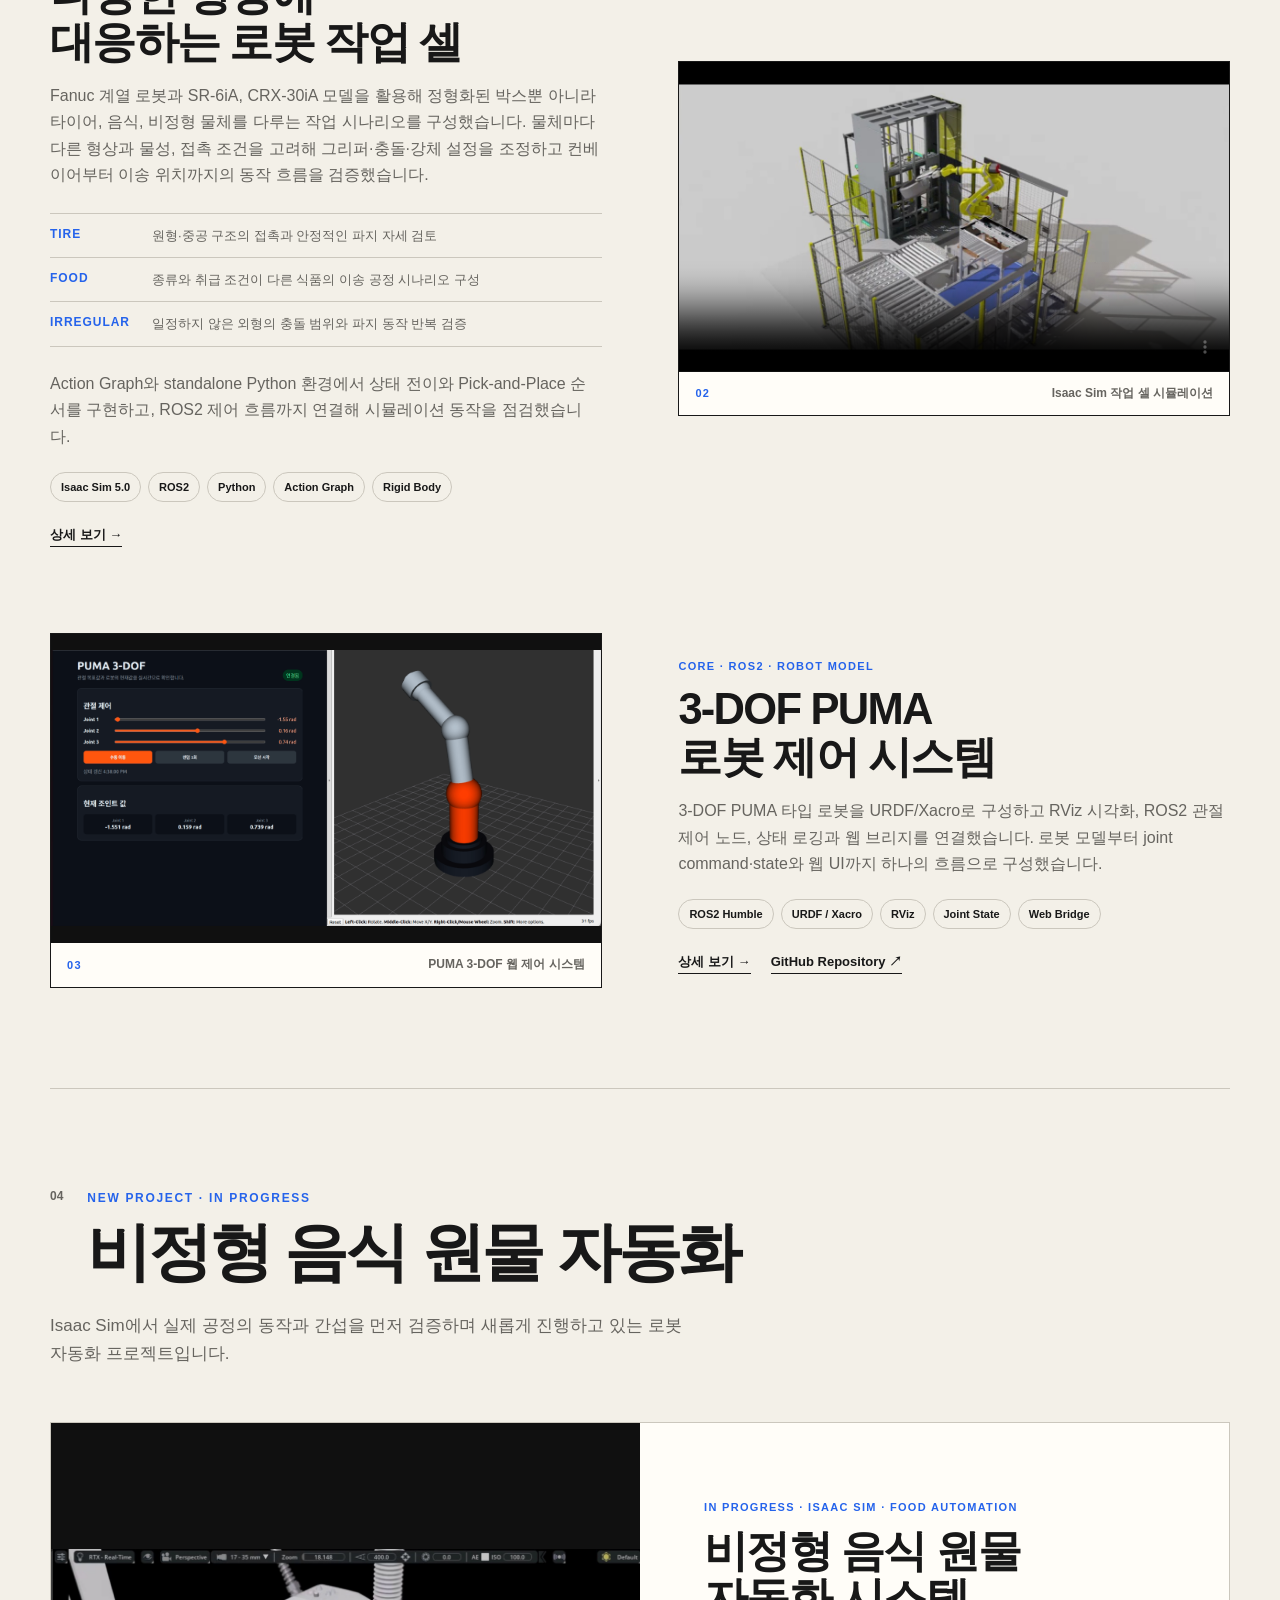
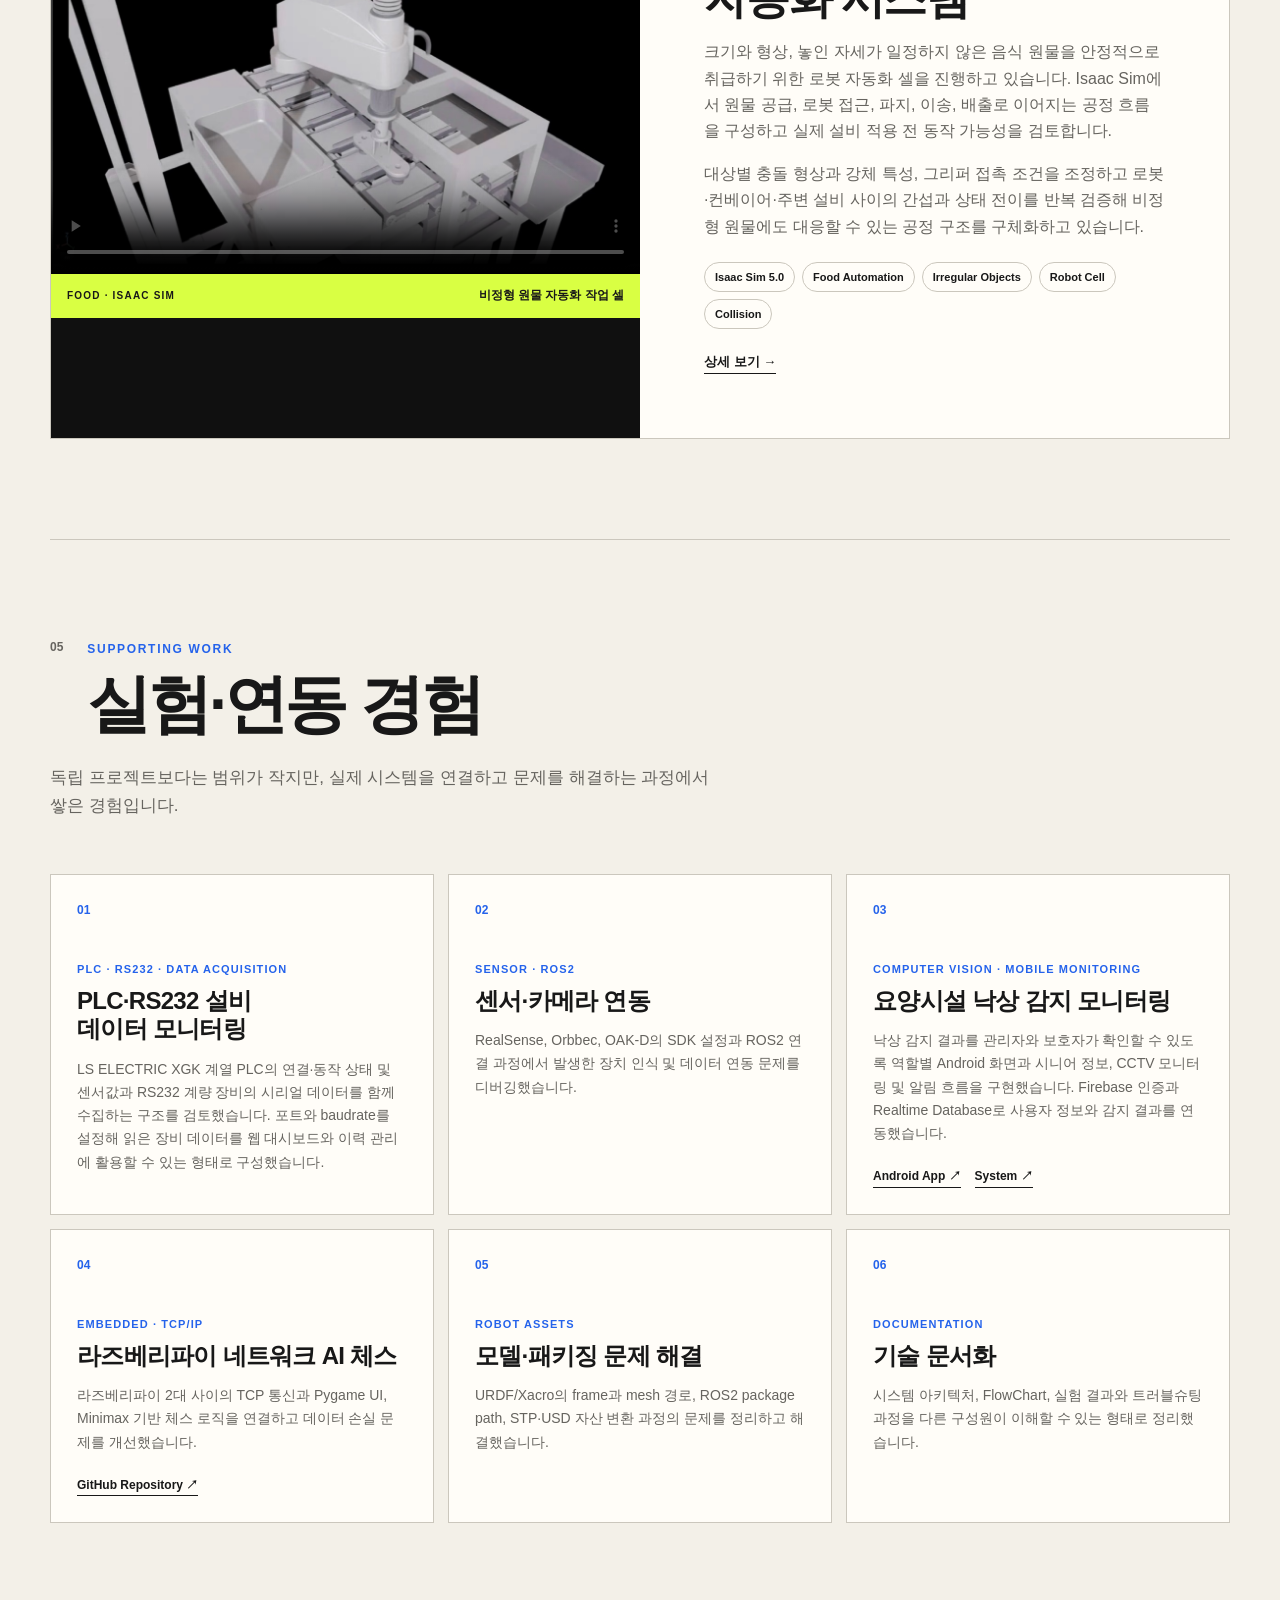
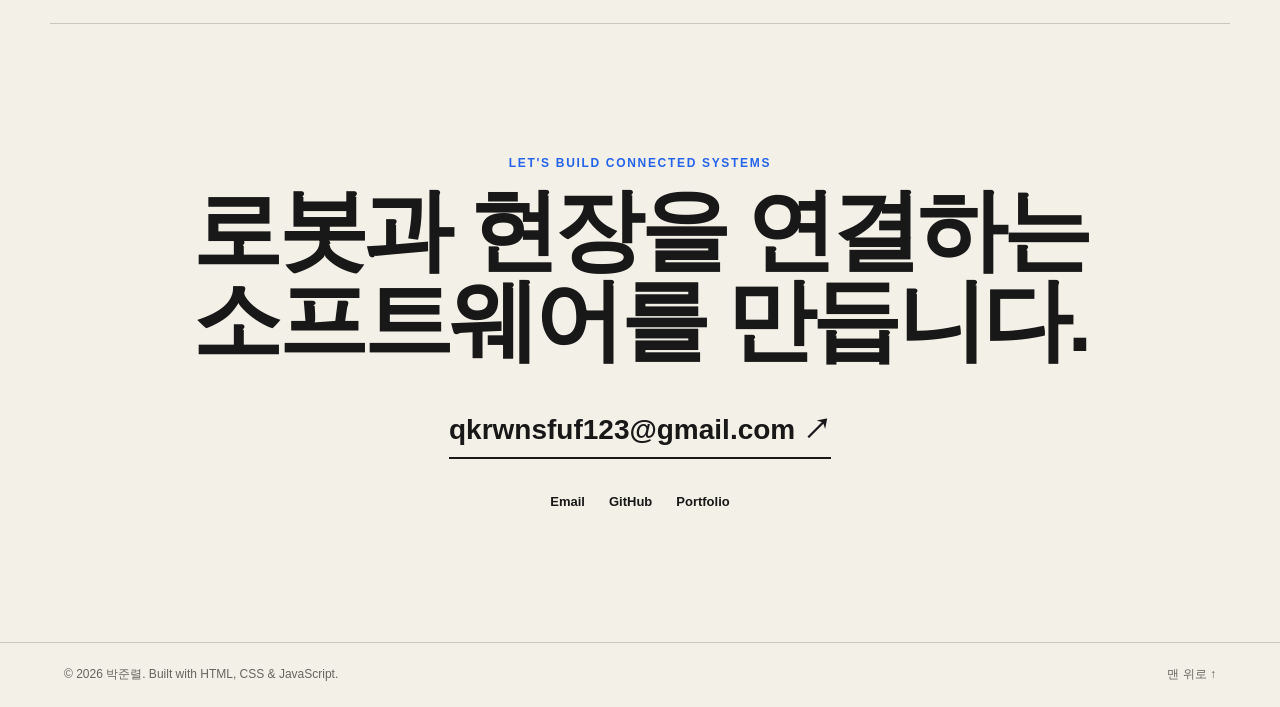
==== commit 7aad4c5f: "Add detailed project portfolio pages" ====
--- a/index.html
+++ b/index.html
@@ -5,14 +5,14 @@
   <meta name="viewport" content="width=device-width, initial-scale=1">
   <meta name="description" content="웹과 로봇을 연결하는 시스템 통합형 개발자 박준렬의 포트폴리오입니다.">
   <title>박준렬 | Robotics Software Developer</title>
-  <link rel="stylesheet" href="css/style.css">
+  <link rel="stylesheet" href="/css/style.css">
 </head>
 <body>
   <header class="site-header">
-    <a class="logo" href="#home" aria-label="홈으로 이동">JUNRYEOL<span>.</span></a>
+    <a class="logo" href="/" aria-label="홈으로 이동">JUNRYEOL<span>.</span></a>
     <button class="menu-button" type="button" aria-expanded="false" aria-controls="siteNav">메뉴</button>
     <nav id="siteNav" class="site-nav" aria-label="주요 메뉴">
-      <a href="#about">소개</a><a href="#skills">역량</a><a href="#projects">핵심 프로젝트</a><a href="#sub-projects">서브 프로젝트</a><a href="#other-work">기타 경험</a><a href="#contact">연락</a>
+      <a href="/#about">소개</a><a href="/#skills">역량</a><a href="/projects/">프로젝트</a><a href="/#other-work">기타 경험</a><a href="/#contact">연락</a>
       <button class="theme-button" type="button" aria-label="색상 테마 변경">◐</button>
     </nav>
   </header>
@@ -22,9 +22,9 @@
         <p class="eyebrow">Robotics software · System integration</p>
         <h1>웹과 로봇을 연결해<br><span>하나의 시스템으로</span><br>완성합니다.</h1>
         <p class="hero-text">안녕하세요, 박준렬입니다. ROS2, FastAPI, PostgreSQL, PLC, 시뮬레이션과 센서 연동을 바탕으로 로봇 및 자동화 설비를 제어하고 모니터링하는 시스템을 개발합니다.</p>
-        <div class="hero-actions"><a class="button primary" href="#projects">프로젝트 보기</a><a class="button secondary" href="#contact">연락하기</a></div>
+        <div class="hero-actions"><a class="button primary" href="/projects/">프로젝트 보기</a><a class="button secondary" href="#contact">연락하기</a></div>
       </div>
-      <figure class="hero-visual profile-photo"><img src="img/profile.jpg" alt="로보틱스 소프트웨어 개발자 박준렬의 프로필 사진"><figcaption>박준렬 · Robotics Software Developer</figcaption></figure>
+      <figure class="hero-visual profile-photo"><img src="/img/profile.jpg" alt="로보틱스 소프트웨어 개발자 박준렬의 프로필 사진"><figcaption>박준렬 · Robotics Software Developer</figcaption></figure>
       <a class="scroll-hint" href="#about">SCROLL ↓</a>
     </section>
     <section id="about" class="section about-section">
@@ -52,30 +52,27 @@
       <div class="project-list">
         <article class="project-card">
           <figure class="project-media">
-            <img src="img/r-project.png" alt="출고 정보, PLC와 로봇 연결 상태, 작업 현황과 로봇 상태를 표시하는 실시간 운영 대시보드" loading="lazy">
+            <img src="/img/r-project.png" alt="출고 정보, PLC와 로봇 연결 상태, 작업 현황과 로봇 상태를 표시하는 실시간 운영 대시보드" loading="lazy">
             <figcaption><span>01</span> 로봇·PLC 실시간 운영 대시보드</figcaption>
           </figure>
-          <div class="project-copy"><p class="project-type">Flagship · Robot control · Real-time monitoring</p><h3>로봇 제어 및 모니터링 웹 시스템</h3><p>ROS2, FastAPI, PostgreSQL을 연동해 작업 지시·현황·경고와 로봇 및 PLC 상태를 웹에서 실시간 확인하는 운영 화면을 설계했습니다. WebSocket 상태 반영, API와 DB 저장 구조, 현장 작업 흐름을 고려한 UI를 구현했습니다.</p><ul class="tags"><li>ROS2</li><li>FastAPI</li><li>PostgreSQL</li><li>WebSocket</li><li>PLC</li></ul></div>
+          <div class="project-copy"><p class="project-type">Flagship · Robot control · Real-time monitoring</p><h3>로봇 제어 및 모니터링 웹 시스템</h3><p>ROS2, FastAPI, PostgreSQL을 연동해 작업 지시·현황·경고와 로봇 및 PLC 상태를 웹에서 실시간 확인하는 운영 화면을 설계했습니다. WebSocket 상태 반영, API와 DB 저장 구조, 현장 작업 흐름을 고려한 UI를 구현했습니다.</p><ul class="tags"><li>ROS2</li><li>FastAPI</li><li>PostgreSQL</li><li>WebSocket</li><li>PLC</li></ul><div class="project-links"><a href="/projects/robot-dashboard/">상세 보기 →</a></div></div>
         </article>
         <article class="project-card reverse isaac-project">
           <figure class="project-media">
-            <!-- 영상은 추후 다시 공개할 수 있도록 임시로 숨김 처리했습니다.
-            <video controls muted playsinline preload="metadata" poster="img/video/isaac-sim-workcell-poster.png" aria-label="Isaac Sim 로봇 작업 셀 시뮬레이션 영상">
-              <source src="img/video/isaac-sim-workcell.mp4" type="video/mp4">
-              브라우저가 영상을 지원하지 않습니다. <a href="img/video/isaac-sim-workcell.mp4">영상 파일 열기</a>
+            <video controls muted playsinline preload="metadata" poster="/img/video/isaac-sim-workcell-poster.png" aria-label="Isaac Sim 로봇 작업 셀 시뮬레이션 영상">
+              <source src="/img/video/isaac-sim-workcell.mp4" type="video/mp4">
+              브라우저가 영상을 지원하지 않습니다. <a href="/img/video/isaac-sim-workcell.mp4">영상 파일 열기</a>
             </video>
-            -->
-            <img src="img/video/isaac-sim-workcell-poster.png" alt="Isaac Sim에서 구성한 산업용 로봇 작업 셀 시뮬레이션" loading="lazy">
             <figcaption><span>02</span> Isaac Sim 작업 셀 시뮬레이션</figcaption>
           </figure>
-          <div class="project-copy"><p class="project-type">Core · Isaac Sim · Robotic manipulation</p><h3>다양한 형상에 대응하는 로봇 작업 셀</h3><p>Fanuc 계열 로봇과 SR-6iA, CRX-30iA 모델을 활용해 정형화된 박스뿐 아니라 타이어, 음식, 비정형 물체를 다루는 작업 시나리오를 구성했습니다. 물체마다 다른 형상과 물성, 접촉 조건을 고려해 그리퍼·충돌·강체 설정을 조정하고 컨베이어부터 이송 위치까지의 동작 흐름을 검증했습니다.</p><div class="scenario-list"><div><strong>Tire</strong><span>원형·중공 구조의 접촉과 안정적인 파지 자세 검토</span></div><div><strong>Food</strong><span>종류와 취급 조건이 다른 식품의 이송 공정 시나리오 구성</span></div><div><strong>Irregular</strong><span>일정하지 않은 외형의 충돌 범위와 파지 동작 반복 검증</span></div></div><p>Action Graph와 standalone Python 환경에서 상태 전이와 Pick-and-Place 순서를 구현하고, ROS2 제어 흐름까지 연결해 시뮬레이션 동작을 점검했습니다.</p><ul class="tags"><li>Isaac Sim 5.0</li><li>ROS2</li><li>Python</li><li>Action Graph</li><li>Rigid Body</li></ul></div>
+          <div class="project-copy"><p class="project-type">Core · Isaac Sim · Robotic manipulation</p><h3>다양한 형상에 대응하는 로봇 작업 셀</h3><p>Fanuc 계열 로봇과 SR-6iA, CRX-30iA 모델을 활용해 정형화된 박스뿐 아니라 타이어, 음식, 비정형 물체를 다루는 작업 시나리오를 구성했습니다. 물체마다 다른 형상과 물성, 접촉 조건을 고려해 그리퍼·충돌·강체 설정을 조정하고 컨베이어부터 이송 위치까지의 동작 흐름을 검증했습니다.</p><div class="scenario-list"><div><strong>Tire</strong><span>원형·중공 구조의 접촉과 안정적인 파지 자세 검토</span></div><div><strong>Food</strong><span>종류와 취급 조건이 다른 식품의 이송 공정 시나리오 구성</span></div><div><strong>Irregular</strong><span>일정하지 않은 외형의 충돌 범위와 파지 동작 반복 검증</span></div></div><p>Action Graph와 standalone Python 환경에서 상태 전이와 Pick-and-Place 순서를 구현하고, ROS2 제어 흐름까지 연결해 시뮬레이션 동작을 점검했습니다.</p><ul class="tags"><li>Isaac Sim 5.0</li><li>ROS2</li><li>Python</li><li>Action Graph</li><li>Rigid Body</li></ul><div class="project-links"><a href="/projects/isaac-workcell/">상세 보기 →</a></div></div>
         </article>
         <article class="project-card">
           <figure class="project-media">
-            <img src="img/puma_img.png" alt="관절 제어 화면과 3D 로봇 모델을 함께 표시하는 PUMA 3-DOF 웹 제어 시스템" loading="lazy">
+            <img src="/img/puma_img.png" alt="관절 제어 화면과 3D 로봇 모델을 함께 표시하는 PUMA 3-DOF 웹 제어 시스템" loading="lazy">
             <figcaption><span>03</span> PUMA 3-DOF 웹 제어 시스템</figcaption>
           </figure>
-          <div class="project-copy"><p class="project-type">Core · ROS2 · Robot model</p><h3>3-DOF PUMA 로봇 제어 시스템</h3><p>3-DOF PUMA 타입 로봇을 URDF/Xacro로 구성하고 RViz 시각화, ROS2 관절 제어 노드, 상태 로깅과 웹 브리지를 연결했습니다. 로봇 모델부터 joint command·state와 웹 UI까지 하나의 흐름으로 구성했습니다.</p><ul class="tags"><li>ROS2 Humble</li><li>URDF / Xacro</li><li>RViz</li><li>Joint State</li><li>Web Bridge</li></ul><div class="project-links"><a href="https://github.com/utf-404/3DOF-Puma_Robot" target="_blank" rel="noreferrer">GitHub Repository ↗</a></div></div>
+          <div class="project-copy"><p class="project-type">Core · ROS2 · Robot model</p><h3>3-DOF PUMA 로봇 제어 시스템</h3><p>3-DOF PUMA 타입 로봇을 URDF/Xacro로 구성하고 RViz 시각화, ROS2 관절 제어 노드, 상태 로깅과 웹 브리지를 연결했습니다. 로봇 모델부터 joint command·state와 웹 UI까지 하나의 흐름으로 구성했습니다.</p><ul class="tags"><li>ROS2 Humble</li><li>URDF / Xacro</li><li>RViz</li><li>Joint State</li><li>Web Bridge</li></ul><div class="project-links"><a href="/projects/puma-robot/">상세 보기 →</a><a href="https://github.com/utf-404/3DOF-Puma_Robot" target="_blank" rel="noreferrer">GitHub Repository ↗</a></div></div>
         </article>
       </div>
     </section>
@@ -84,16 +81,13 @@
       <p class="section-intro">Isaac Sim에서 실제 공정의 동작과 간섭을 먼저 검증하며 새롭게 진행하고 있는 로봇 자동화 프로젝트입니다.</p>
       <article class="subproject-card">
         <figure class="subproject-media">
-          <!-- 영상은 추후 다시 공개할 수 있도록 임시로 숨김 처리했습니다.
-          <video controls muted playsinline preload="metadata" poster="img/video/food-robot-poster.png" aria-label="Isaac Sim 비정형 음식 원물 자동화 시뮬레이션 영상">
-            <source src="img/video/Food_robot.mp4" type="video/mp4">
-            브라우저가 영상을 지원하지 않습니다. <a href="img/video/Food_robot.mp4">영상 파일 열기</a>
+          <video controls muted playsinline preload="metadata" poster="/img/video/food-robot-poster.png" aria-label="Isaac Sim 비정형 음식 원물 자동화 시뮬레이션 영상">
+            <source src="/img/video/Food_robot.mp4" type="video/mp4">
+            브라우저가 영상을 지원하지 않습니다. <a href="/img/video/Food_robot.mp4">영상 파일 열기</a>
           </video>
-          -->
-          <img src="img/video/food-robot-poster.png" alt="Isaac Sim에서 구성한 비정형 음식 원물 자동화 작업 셀" loading="lazy">
           <figcaption><span>FOOD · ISAAC SIM</span> 비정형 원물 자동화 작업 셀</figcaption>
         </figure>
-        <div class="subproject-copy"><p class="project-type">In progress · Isaac Sim · Food automation</p><h3>비정형 음식 원물 자동화 시스템</h3><p>크기와 형상, 놓인 자세가 일정하지 않은 음식 원물을 안정적으로 취급하기 위한 로봇 자동화 셀을 진행하고 있습니다. Isaac Sim에서 원물 공급, 로봇 접근, 파지, 이송, 배출로 이어지는 공정 흐름을 구성하고 실제 설비 적용 전 동작 가능성을 검토합니다.</p><p>대상별 충돌 형상과 강체 특성, 그리퍼 접촉 조건을 조정하고 로봇·컨베이어·주변 설비 사이의 간섭과 상태 전이를 반복 검증해 비정형 원물에도 대응할 수 있는 공정 구조를 구체화하고 있습니다.</p><ul class="tags"><li>Isaac Sim 5.0</li><li>Food Automation</li><li>Irregular Objects</li><li>Robot Cell</li><li>Collision</li></ul></div>
+        <div class="subproject-copy"><p class="project-type">In progress · Isaac Sim · Food automation</p><h3>비정형 음식 원물 자동화 시스템</h3><p>크기와 형상, 놓인 자세가 일정하지 않은 음식 원물을 안정적으로 취급하기 위한 로봇 자동화 셀을 진행하고 있습니다. Isaac Sim에서 원물 공급, 로봇 접근, 파지, 이송, 배출로 이어지는 공정 흐름을 구성하고 실제 설비 적용 전 동작 가능성을 검토합니다.</p><p>대상별 충돌 형상과 강체 특성, 그리퍼 접촉 조건을 조정하고 로봇·컨베이어·주변 설비 사이의 간섭과 상태 전이를 반복 검증해 비정형 원물에도 대응할 수 있는 공정 구조를 구체화하고 있습니다.</p><ul class="tags"><li>Isaac Sim 5.0</li><li>Food Automation</li><li>Irregular Objects</li><li>Robot Cell</li><li>Collision</li></ul><div class="project-links"><a href="/projects/food-automation/">상세 보기 →</a></div></div>
       </article>
     </section>
     <section id="other-work" class="section supporting-section">
@@ -108,9 +102,9 @@
         <article class="supporting-card"><span>06</span><p class="supporting-type">Documentation</p><h3>기술 문서화</h3><p>시스템 아키텍처, FlowChart, 실험 결과와 트러블슈팅 과정을 다른 구성원이 이해할 수 있는 형태로 정리했습니다.</p></article>
       </div>
     </section>
-    <section id="contact" class="contact-section"><p class="eyebrow">Let's build connected systems</p><h2>로봇과 현장을 연결하는<br>소프트웨어를 만듭니다.</h2><a class="contact-mail" href="mailto:qkrwnsfuf123@gmail.com">qkrwnsfuf123@gmail.com ↗</a><div class="social-links"><a href="mailto:qkrwnsfuf123@gmail.com">Email</a><a href="https://github.com/utf-404" target="_blank" rel="noreferrer">GitHub</a><a href="#home">Portfolio</a></div></section>
+    <section id="contact" class="contact-section"><p class="eyebrow">Let's build connected systems</p><h2>로봇과 현장을 연결하는<br>소프트웨어를 만듭니다.</h2><a class="contact-mail" href="mailto:qkrwnsfuf123@gmail.com">qkrwnsfuf123@gmail.com ↗</a><div class="social-links"><a href="mailto:qkrwnsfuf123@gmail.com">Email</a><a href="https://github.com/utf-404" target="_blank" rel="noreferrer">GitHub</a><a href="/">Portfolio</a></div></section>
   </main>
   <footer class="site-footer"><p>© 2026 박준렬. Built with HTML, CSS &amp; JavaScript.</p><a href="#home">맨 위로 ↑</a></footer>
-  <script src="js/main.js"></script>
+  <script src="/js/main.js"></script>
 </body>
 </html>
--- a/css/style.css
+++ b/css/style.css
@@ -3,6 +3,8 @@
 @media(max-width:800px){.menu-button{display:block}.site-nav{display:none;position:absolute;top:100%;left:0;right:0;padding:22px;background:var(--panel);border-bottom:1px solid var(--line);flex-direction:column;align-items:flex-start}.site-nav.open{display:flex}.hero{grid-template-columns:1fr;padding-top:50px}.hero h1{font-size:clamp(34px,10vw,54px)}.hero-visual{width:min(80%,380px);margin:auto}.scroll-hint{display:none}.about-grid,.project-card{grid-template-columns:1fr}.skill-grid{grid-template-columns:1fr}.skill-card.featured{transform:none}.project-card.reverse .project-visual{order:0}.process-list{grid-template-columns:1fr 1fr}.process-list li:nth-child(3){border-left:1px solid var(--line)}.section{padding:72px 0}}
 @media(max-width:480px){main{width:min(100% - 28px,1180px)}.hero{min-height:auto}.hero-actions{flex-direction:column}.button{width:100%}.section-heading{gap:14px}.process-list{grid-template-columns:1fr}.process-list li,.process-list li:nth-child(3){border-left:1px solid var(--line)}.site-footer{flex-direction:column}.contact-section{padding:90px 0}.social-links{flex-wrap:wrap}}
 @media(prefers-reduced-motion:reduce){html{scroll-behavior:auto}*,*::before,*::after{transition:none!important}}
+
+.site-nav a[aria-current="page"]{color:var(--accent)}
 
 /* Portfolio profile and additional project variations */
 .profile-photo{overflow:hidden;margin:0;background:var(--panel);border:2px solid var(--text);box-shadow:14px 14px 0 var(--lime)}
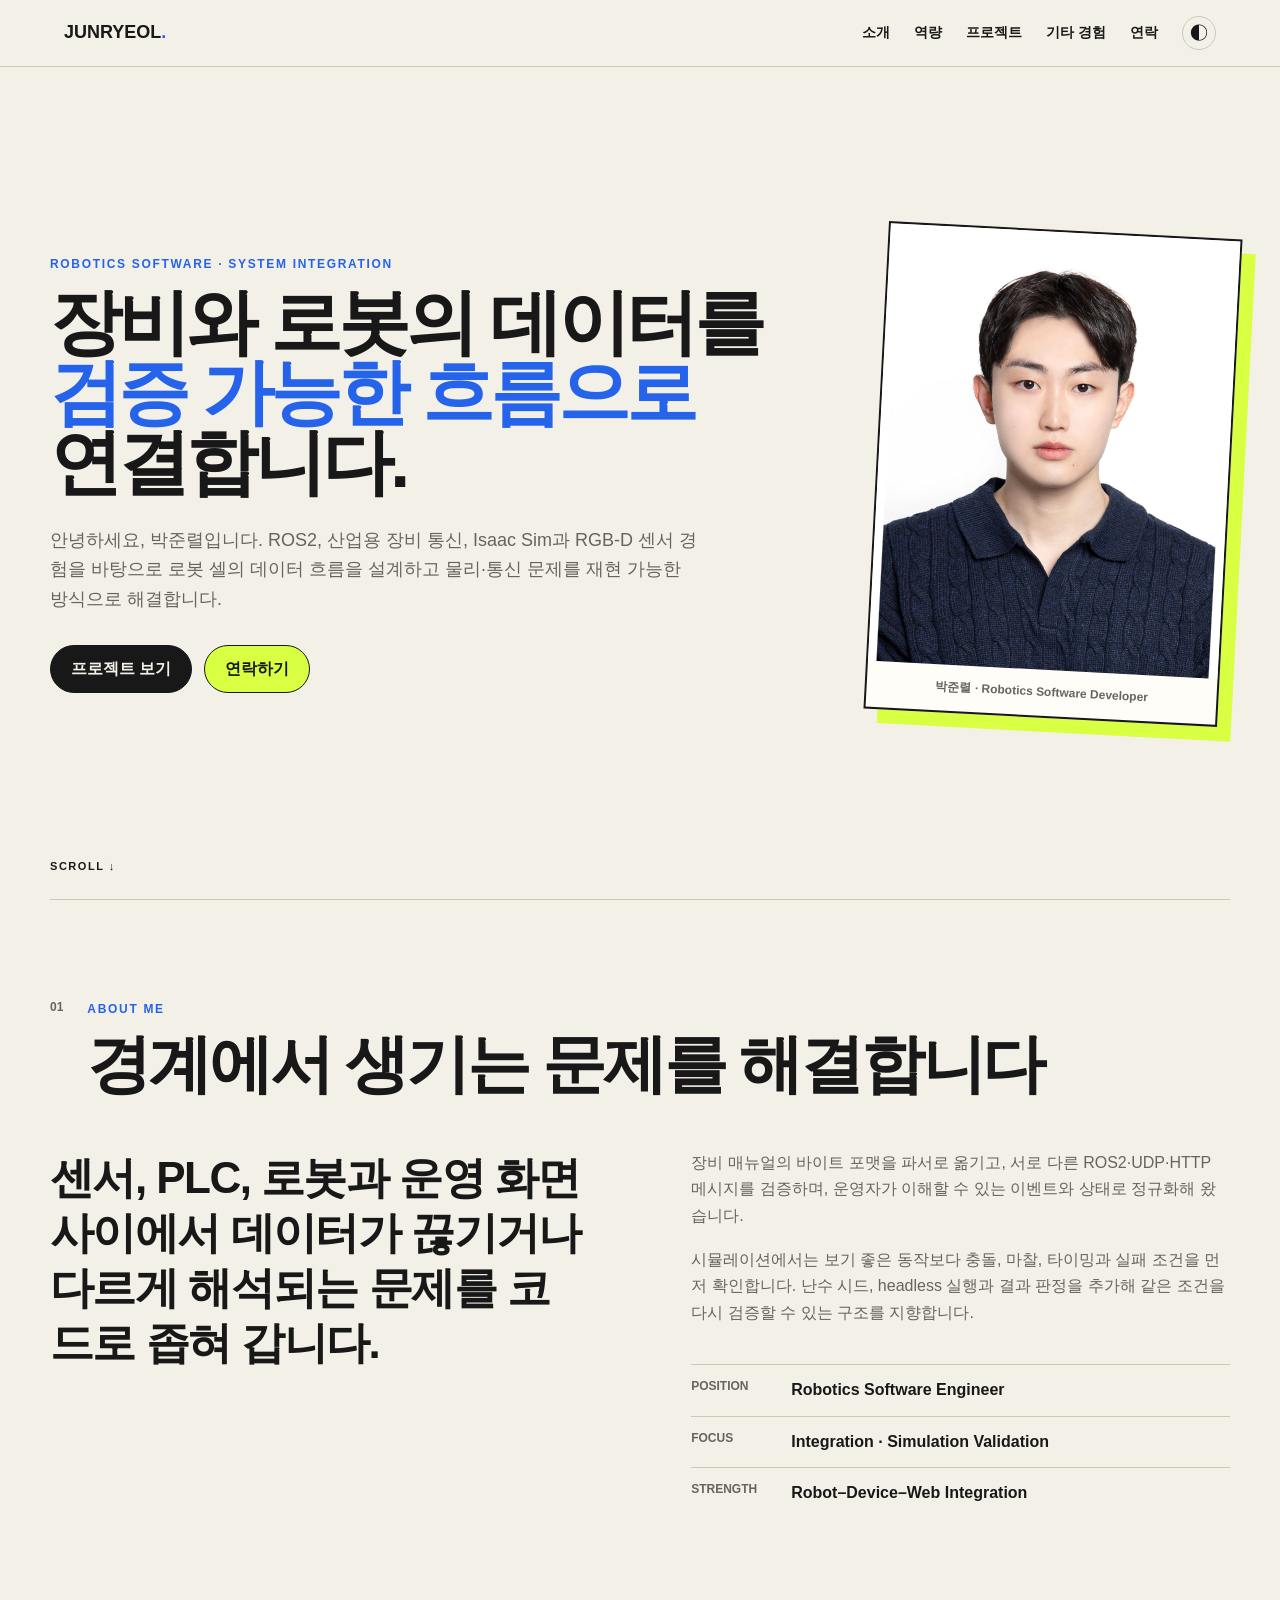
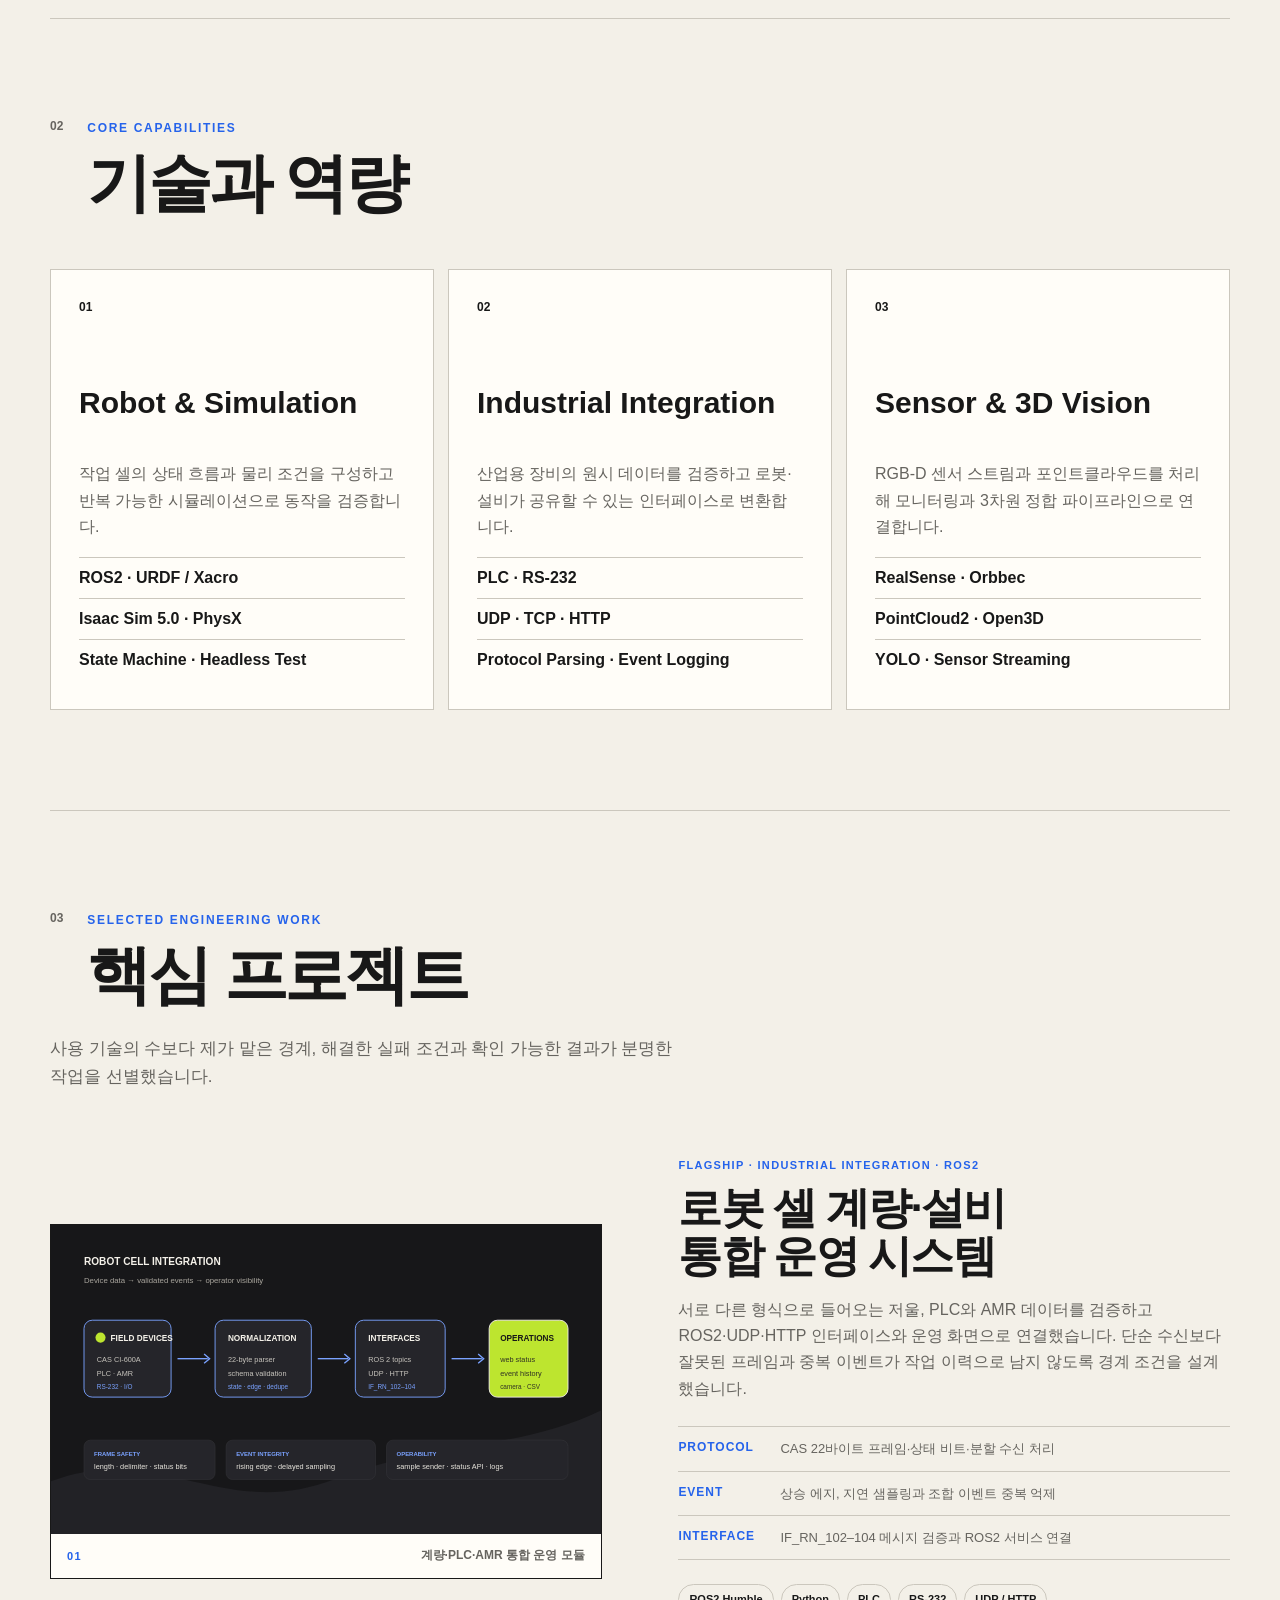
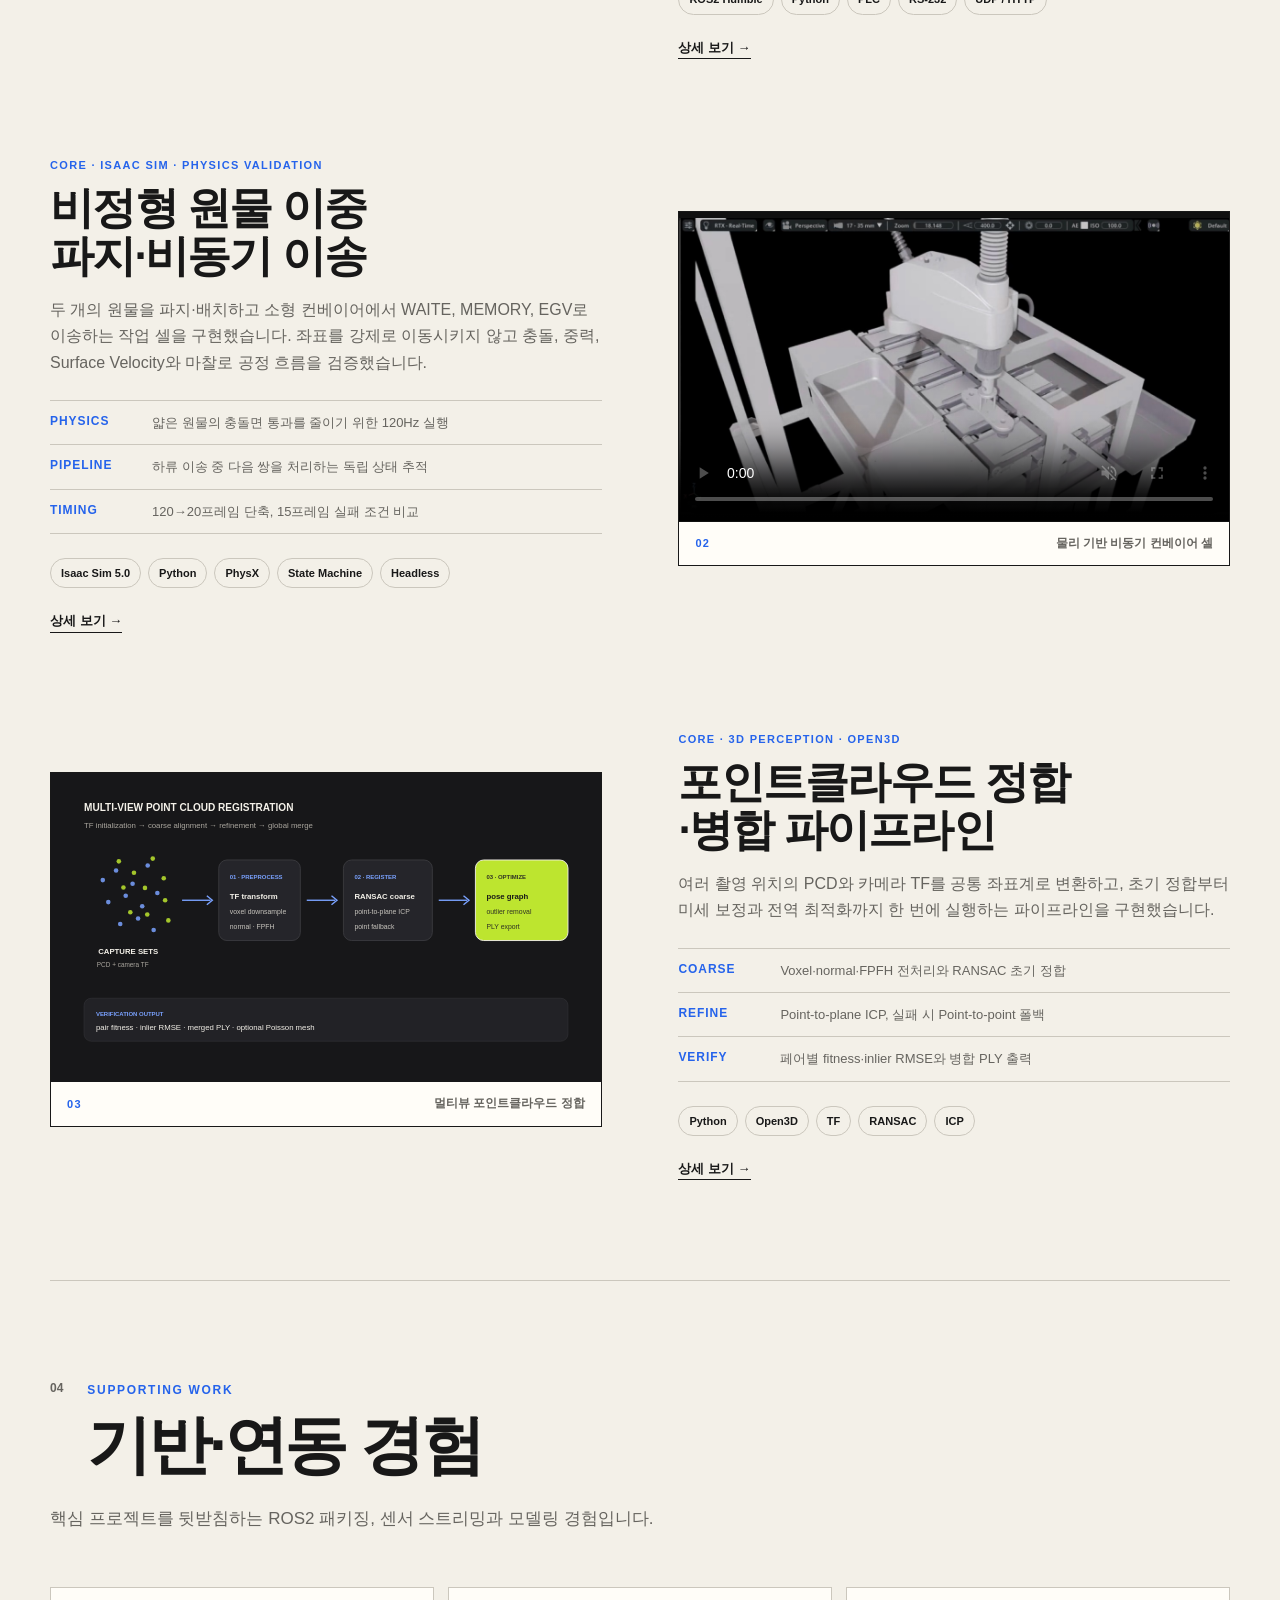
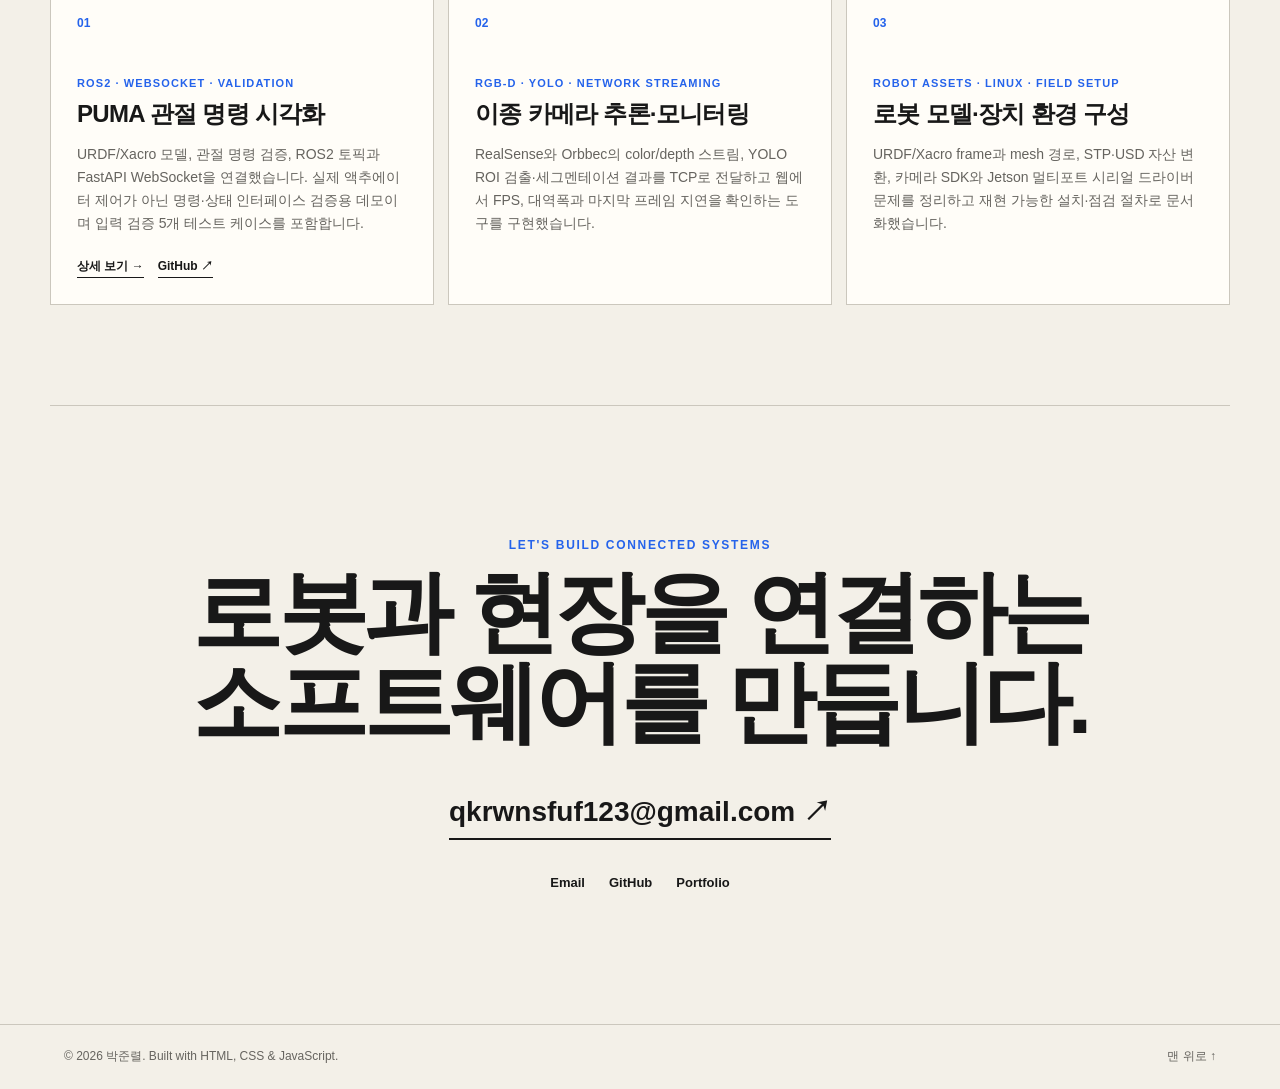
==== commit e54cb5f5: "Refocus portfolio on robotics engineering evidence" ====
--- a/index.html
+++ b/index.html
@@ -3,7 +3,7 @@
 <head>
   <meta charset="utf-8">
   <meta name="viewport" content="width=device-width, initial-scale=1">
-  <meta name="description" content="웹과 로봇을 연결하는 시스템 통합형 개발자 박준렬의 포트폴리오입니다.">
+  <meta name="description" content="ROS2, 산업용 장비 통신과 Isaac Sim 검증 경험을 갖춘 로보틱스 소프트웨어 개발자 박준렬의 포트폴리오입니다.">
   <title>박준렬 | Robotics Software Developer</title>
   <link rel="stylesheet" href="/css/style.css">
 </head>
@@ -20,88 +20,99 @@
     <section id="home" class="hero">
       <div class="hero-copy">
         <p class="eyebrow">Robotics software · System integration</p>
-        <h1>웹과 로봇을 연결해<br><span>하나의 시스템으로</span><br>완성합니다.</h1>
-        <p class="hero-text">안녕하세요, 박준렬입니다. ROS2, FastAPI, PostgreSQL, PLC, 시뮬레이션과 센서 연동을 바탕으로 로봇 및 자동화 설비를 제어하고 모니터링하는 시스템을 개발합니다.</p>
+        <h1>장비와 로봇의 데이터를<br><span>검증 가능한 흐름으로</span><br>연결합니다.</h1>
+        <p class="hero-text">안녕하세요, 박준렬입니다. ROS2, 산업용 장비 통신, Isaac Sim과 RGB-D 센서 경험을 바탕으로 로봇 셀의 데이터 흐름을 설계하고 물리·통신 문제를 재현 가능한 방식으로 해결합니다.</p>
         <div class="hero-actions"><a class="button primary" href="/projects/">프로젝트 보기</a><a class="button secondary" href="#contact">연락하기</a></div>
       </div>
       <figure class="hero-visual profile-photo"><img src="/img/profile.jpg" alt="로보틱스 소프트웨어 개발자 박준렬의 프로필 사진"><figcaption>박준렬 · Robotics Software Developer</figcaption></figure>
       <a class="scroll-hint" href="#about">SCROLL ↓</a>
     </section>
+
     <section id="about" class="section about-section">
-      <div class="section-heading"><p class="section-number">01</p><div><p class="eyebrow">About me</p><h2>시스템 전체를 이해하는 개발자</h2></div></div>
+      <div class="section-heading"><p class="section-number">01</p><div><p class="eyebrow">About me</p><h2>경계에서 생기는 문제를 해결합니다</h2></div></div>
       <div class="about-grid">
-        <p class="lead-text">화면 구현을 넘어 로봇, 설비, 센서와 데이터가 실제로 연결되는 흐름을 설계합니다.</p>
+        <p class="lead-text">센서, PLC, 로봇과 운영 화면 사이에서 데이터가 끊기거나 다르게 해석되는 문제를 코드로 좁혀 갑니다.</p>
         <div class="about-copy">
-          <p>ROS2 기반 로봇 제어와 시뮬레이션을 중심으로, 실시간 상태 반영부터 센서·PLC·데이터베이스 연계 및 운영 화면 설계까지 로봇 시스템 전반의 경험을 쌓아 왔습니다.</p>
-          <p>로봇 소프트웨어와 운영 화면을 연결하는 시스템 통합형 개발자를 지향합니다. 현장에서 바로 이해하고 사용할 수 있는 UI와 안정적인 데이터 흐름을 함께 고민합니다.</p>
-          <dl class="quick-info"><dt>Position</dt><dd>Robotics Software Engineer</dd><dt>Focus</dt><dd>Robot control · Monitoring</dd><dt>Strength</dt><dd>Web–Robot System Integration</dd></dl>
+          <p>장비 매뉴얼의 바이트 포맷을 파서로 옮기고, 서로 다른 ROS2·UDP·HTTP 메시지를 검증하며, 운영자가 이해할 수 있는 이벤트와 상태로 정규화해 왔습니다.</p>
+          <p>시뮬레이션에서는 보기 좋은 동작보다 충돌, 마찰, 타이밍과 실패 조건을 먼저 확인합니다. 난수 시드, headless 실행과 결과 판정을 추가해 같은 조건을 다시 검증할 수 있는 구조를 지향합니다.</p>
+          <dl class="quick-info"><dt>Position</dt><dd>Robotics Software Engineer</dd><dt>Focus</dt><dd>Integration · Simulation Validation</dd><dt>Strength</dt><dd>Robot–Device–Web Integration</dd></dl>
         </div>
       </div>
     </section>
+
     <section id="skills" class="section">
       <div class="section-heading"><p class="section-number">02</p><div><p class="eyebrow">Core capabilities</p><h2>기술과 역량</h2></div></div>
       <div class="skill-grid">
-        <article class="skill-card" tabindex="0"><span>01</span><h3>Robot &amp; Simulation</h3><p>로봇 모델과 동작 시나리오를 구성하고 실제 제어 연동 전 시뮬레이션으로 검증합니다.</p><ul><li>ROS2 · URDF / Xacro</li><li>Isaac Sim 5.0</li><li>Action Graph · State Machine</li></ul></article>
-        <article class="skill-card" tabindex="0"><span>02</span><h3>Control &amp; Monitoring</h3><p>로봇과 자동화 설비의 상태를 실시간으로 반영하는 제어·모니터링 시스템을 설계합니다.</p><ul><li>FastAPI · WebSocket</li><li>PostgreSQL · Firebase</li><li>PLC · RS232</li></ul></article>
-        <article class="skill-card" tabindex="0"><span>03</span><h3>Sensor &amp; Integration</h3><p>센서, 카메라, 장비와 웹 UI 사이에서 발생하는 연결 및 데이터 처리 문제를 해결합니다.</p><ul><li>RealSense · Orbbec · OAK-D</li><li>Python · Sensor SDK</li><li>STP · USD · Robot Assets</li></ul></article>
+        <article class="skill-card" tabindex="0"><span>01</span><h3>Robot &amp; Simulation</h3><p>작업 셀의 상태 흐름과 물리 조건을 구성하고 반복 가능한 시뮬레이션으로 동작을 검증합니다.</p><ul><li>ROS2 · URDF / Xacro</li><li>Isaac Sim 5.0 · PhysX</li><li>State Machine · Headless Test</li></ul></article>
+        <article class="skill-card" tabindex="0"><span>02</span><h3>Industrial Integration</h3><p>산업용 장비의 원시 데이터를 검증하고 로봇·설비가 공유할 수 있는 인터페이스로 변환합니다.</p><ul><li>PLC · RS-232</li><li>UDP · TCP · HTTP</li><li>Protocol Parsing · Event Logging</li></ul></article>
+        <article class="skill-card" tabindex="0"><span>03</span><h3>Sensor &amp; 3D Vision</h3><p>RGB-D 센서 스트림과 포인트클라우드를 처리해 모니터링과 3차원 정합 파이프라인으로 연결합니다.</p><ul><li>RealSense · Orbbec</li><li>PointCloud2 · Open3D</li><li>YOLO · Sensor Streaming</li></ul></article>
       </div>
     </section>
+
     <section id="projects" class="section">
-      <div class="section-heading"><p class="section-number">03</p><div><p class="eyebrow">Selected work</p><h2>핵심 프로젝트</h2></div></div>
-      <p class="section-intro">로봇 제어, 시뮬레이션, 시스템 통합 역량을 직접 보여주는 작업을 중심으로 구성했습니다.</p>
+      <div class="section-heading"><p class="section-number">03</p><div><p class="eyebrow">Selected engineering work</p><h2>핵심 프로젝트</h2></div></div>
+      <p class="section-intro">사용 기술의 수보다 제가 맡은 경계, 해결한 실패 조건과 확인 가능한 결과가 분명한 작업을 선별했습니다.</p>
       <div class="project-list">
         <article class="project-card">
           <figure class="project-media">
-            <img src="/img/r-project.png" alt="출고 정보, PLC와 로봇 연결 상태, 작업 현황과 로봇 상태를 표시하는 실시간 운영 대시보드" loading="lazy">
-            <figcaption><span>01</span> 로봇·PLC 실시간 운영 대시보드</figcaption>
+            <img src="/img/integration-architecture.svg" alt="RS-232 계량기, PLC와 AMR 데이터를 ROS2 및 운영 화면으로 연결하는 시스템 아키텍처" loading="lazy">
+            <figcaption><span>01</span> 계량·PLC·AMR 통합 운영 모듈</figcaption>
           </figure>
-          <div class="project-copy"><p class="project-type">Flagship · Robot control · Real-time monitoring</p><h3>로봇 제어 및 모니터링 웹 시스템</h3><p>ROS2, FastAPI, PostgreSQL을 연동해 작업 지시·현황·경고와 로봇 및 PLC 상태를 웹에서 실시간 확인하는 운영 화면을 설계했습니다. WebSocket 상태 반영, API와 DB 저장 구조, 현장 작업 흐름을 고려한 UI를 구현했습니다.</p><ul class="tags"><li>ROS2</li><li>FastAPI</li><li>PostgreSQL</li><li>WebSocket</li><li>PLC</li></ul><div class="project-links"><a href="/projects/robot-dashboard/">상세 보기 →</a></div></div>
+          <div class="project-copy">
+            <p class="project-type">Flagship · Industrial integration · ROS2</p>
+            <h3>로봇 셀 계량·설비 통합 운영 시스템</h3>
+            <p>서로 다른 형식으로 들어오는 저울, PLC와 AMR 데이터를 검증하고 ROS2·UDP·HTTP 인터페이스와 운영 화면으로 연결했습니다. 단순 수신보다 잘못된 프레임과 중복 이벤트가 작업 이력으로 남지 않도록 경계 조건을 설계했습니다.</p>
+            <div class="scenario-list"><div><strong>Protocol</strong><span>CAS 22바이트 프레임·상태 비트·분할 수신 처리</span></div><div><strong>Event</strong><span>상승 에지, 지연 샘플링과 조합 이벤트 중복 억제</span></div><div><strong>Interface</strong><span>IF_RN_102–104 메시지 검증과 ROS2 서비스 연결</span></div></div>
+            <ul class="tags"><li>ROS2 Humble</li><li>Python</li><li>PLC</li><li>RS-232</li><li>UDP / HTTP</li></ul>
+            <div class="project-links"><a href="/projects/robot-dashboard/">상세 보기 →</a></div>
+          </div>
         </article>
+
         <article class="project-card reverse isaac-project">
           <figure class="project-media">
-            <video controls muted playsinline preload="metadata" poster="/img/video/isaac-sim-workcell-poster.png" aria-label="Isaac Sim 로봇 작업 셀 시뮬레이션 영상">
-              <source src="/img/video/isaac-sim-workcell.mp4" type="video/mp4">
-              브라우저가 영상을 지원하지 않습니다. <a href="/img/video/isaac-sim-workcell.mp4">영상 파일 열기</a>
+            <video controls muted playsinline preload="metadata" poster="/img/video/food-robot-poster.png" aria-label="Isaac Sim 비정형 원물 이중 파지와 컨베이어 이송 영상">
+              <source src="/img/video/Food_robot.mp4" type="video/mp4">
+              브라우저가 영상을 지원하지 않습니다. <a href="/img/video/Food_robot.mp4">영상 파일 열기</a>
             </video>
-            <figcaption><span>02</span> Isaac Sim 작업 셀 시뮬레이션</figcaption>
+            <figcaption><span>02</span> 물리 기반 비동기 컨베이어 셀</figcaption>
           </figure>
-          <div class="project-copy"><p class="project-type">Core · Isaac Sim · Robotic manipulation</p><h3>다양한 형상에 대응하는 로봇 작업 셀</h3><p>Fanuc 계열 로봇과 SR-6iA, CRX-30iA 모델을 활용해 정형화된 박스뿐 아니라 타이어, 음식, 비정형 물체를 다루는 작업 시나리오를 구성했습니다. 물체마다 다른 형상과 물성, 접촉 조건을 고려해 그리퍼·충돌·강체 설정을 조정하고 컨베이어부터 이송 위치까지의 동작 흐름을 검증했습니다.</p><div class="scenario-list"><div><strong>Tire</strong><span>원형·중공 구조의 접촉과 안정적인 파지 자세 검토</span></div><div><strong>Food</strong><span>종류와 취급 조건이 다른 식품의 이송 공정 시나리오 구성</span></div><div><strong>Irregular</strong><span>일정하지 않은 외형의 충돌 범위와 파지 동작 반복 검증</span></div></div><p>Action Graph와 standalone Python 환경에서 상태 전이와 Pick-and-Place 순서를 구현하고, ROS2 제어 흐름까지 연결해 시뮬레이션 동작을 점검했습니다.</p><ul class="tags"><li>Isaac Sim 5.0</li><li>ROS2</li><li>Python</li><li>Action Graph</li><li>Rigid Body</li></ul><div class="project-links"><a href="/projects/isaac-workcell/">상세 보기 →</a></div></div>
+          <div class="project-copy">
+            <p class="project-type">Core · Isaac Sim · Physics validation</p>
+            <h3>비정형 원물 이중 파지·비동기 이송</h3>
+            <p>두 개의 원물을 파지·배치하고 소형 컨베이어에서 WAITE, MEMORY, EGV로 이송하는 작업 셀을 구현했습니다. 좌표를 강제로 이동시키지 않고 충돌, 중력, Surface Velocity와 마찰로 공정 흐름을 검증했습니다.</p>
+            <div class="scenario-list"><div><strong>Physics</strong><span>얇은 원물의 충돌면 통과를 줄이기 위한 120Hz 실행</span></div><div><strong>Pipeline</strong><span>하류 이송 중 다음 쌍을 처리하는 독립 상태 추적</span></div><div><strong>Timing</strong><span>120→20프레임 단축, 15프레임 실패 조건 비교</span></div></div>
+            <ul class="tags"><li>Isaac Sim 5.0</li><li>Python</li><li>PhysX</li><li>State Machine</li><li>Headless</li></ul>
+            <div class="project-links"><a href="/projects/isaac-workcell/">상세 보기 →</a></div>
+          </div>
         </article>
+
         <article class="project-card">
           <figure class="project-media">
-            <img src="/img/puma_img.png" alt="관절 제어 화면과 3D 로봇 모델을 함께 표시하는 PUMA 3-DOF 웹 제어 시스템" loading="lazy">
-            <figcaption><span>03</span> PUMA 3-DOF 웹 제어 시스템</figcaption>
+            <img src="/img/pointcloud-pipeline.svg" alt="TF 적용, RANSAC, ICP와 포즈 그래프 최적화로 이어지는 포인트클라우드 정합 파이프라인" loading="lazy">
+            <figcaption><span>03</span> 멀티뷰 포인트클라우드 정합</figcaption>
           </figure>
-          <div class="project-copy"><p class="project-type">Core · ROS2 · Robot model</p><h3>3-DOF PUMA 로봇 제어 시스템</h3><p>3-DOF PUMA 타입 로봇을 URDF/Xacro로 구성하고 RViz 시각화, ROS2 관절 제어 노드, 상태 로깅과 웹 브리지를 연결했습니다. 로봇 모델부터 joint command·state와 웹 UI까지 하나의 흐름으로 구성했습니다.</p><ul class="tags"><li>ROS2 Humble</li><li>URDF / Xacro</li><li>RViz</li><li>Joint State</li><li>Web Bridge</li></ul><div class="project-links"><a href="/projects/puma-robot/">상세 보기 →</a><a href="https://github.com/utf-404/3DOF-Puma_Robot" target="_blank" rel="noreferrer">GitHub Repository ↗</a></div></div>
+          <div class="project-copy">
+            <p class="project-type">Core · 3D perception · Open3D</p>
+            <h3>포인트클라우드 정합·병합 파이프라인</h3>
+            <p>여러 촬영 위치의 PCD와 카메라 TF를 공통 좌표계로 변환하고, 초기 정합부터 미세 보정과 전역 최적화까지 한 번에 실행하는 파이프라인을 구현했습니다.</p>
+            <div class="scenario-list"><div><strong>Coarse</strong><span>Voxel·normal·FPFH 전처리와 RANSAC 초기 정합</span></div><div><strong>Refine</strong><span>Point-to-plane ICP, 실패 시 Point-to-point 폴백</span></div><div><strong>Verify</strong><span>페어별 fitness·inlier RMSE와 병합 PLY 출력</span></div></div>
+            <ul class="tags"><li>Python</li><li>Open3D</li><li>TF</li><li>RANSAC</li><li>ICP</li></ul>
+            <div class="project-links"><a href="/projects/pointcloud-registration/">상세 보기 →</a></div>
+          </div>
         </article>
       </div>
     </section>
-    <section id="sub-projects" class="section subproject-section">
-      <div class="section-heading"><p class="section-number">04</p><div><p class="eyebrow">New project · In progress</p><h2>비정형 음식 원물 자동화</h2></div></div>
-      <p class="section-intro">Isaac Sim에서 실제 공정의 동작과 간섭을 먼저 검증하며 새롭게 진행하고 있는 로봇 자동화 프로젝트입니다.</p>
-      <article class="subproject-card">
-        <figure class="subproject-media">
-          <video controls muted playsinline preload="metadata" poster="/img/video/food-robot-poster.png" aria-label="Isaac Sim 비정형 음식 원물 자동화 시뮬레이션 영상">
-            <source src="/img/video/Food_robot.mp4" type="video/mp4">
-            브라우저가 영상을 지원하지 않습니다. <a href="/img/video/Food_robot.mp4">영상 파일 열기</a>
-          </video>
-          <figcaption><span>FOOD · ISAAC SIM</span> 비정형 원물 자동화 작업 셀</figcaption>
-        </figure>
-        <div class="subproject-copy"><p class="project-type">In progress · Isaac Sim · Food automation</p><h3>비정형 음식 원물 자동화 시스템</h3><p>크기와 형상, 놓인 자세가 일정하지 않은 음식 원물을 안정적으로 취급하기 위한 로봇 자동화 셀을 진행하고 있습니다. Isaac Sim에서 원물 공급, 로봇 접근, 파지, 이송, 배출로 이어지는 공정 흐름을 구성하고 실제 설비 적용 전 동작 가능성을 검토합니다.</p><p>대상별 충돌 형상과 강체 특성, 그리퍼 접촉 조건을 조정하고 로봇·컨베이어·주변 설비 사이의 간섭과 상태 전이를 반복 검증해 비정형 원물에도 대응할 수 있는 공정 구조를 구체화하고 있습니다.</p><ul class="tags"><li>Isaac Sim 5.0</li><li>Food Automation</li><li>Irregular Objects</li><li>Robot Cell</li><li>Collision</li></ul><div class="project-links"><a href="/projects/food-automation/">상세 보기 →</a></div></div>
-      </article>
-    </section>
+
     <section id="other-work" class="section supporting-section">
-      <div class="section-heading"><p class="section-number">05</p><div><p class="eyebrow">Supporting work</p><h2>실험·연동 경험</h2></div></div>
-      <p class="section-intro">독립 프로젝트보다는 범위가 작지만, 실제 시스템을 연결하고 문제를 해결하는 과정에서 쌓은 경험입니다.</p>
+      <div class="section-heading"><p class="section-number">04</p><div><p class="eyebrow">Supporting work</p><h2>기반·연동 경험</h2></div></div>
+      <p class="section-intro">핵심 프로젝트를 뒷받침하는 ROS2 패키징, 센서 스트리밍과 모델링 경험입니다.</p>
       <div class="supporting-grid">
-        <article class="supporting-card"><span>01</span><p class="supporting-type">PLC · RS232 · Data acquisition</p><h3>PLC·RS232 설비 데이터 모니터링</h3><p>LS ELECTRIC XGK 계열 PLC의 연결·동작 상태 및 센서값과 RS232 계량 장비의 시리얼 데이터를 함께 수집하는 구조를 검토했습니다. 포트와 baudrate를 설정해 읽은 장비 데이터를 웹 대시보드와 이력 관리에 활용할 수 있는 형태로 구성했습니다.</p></article>
-        <article class="supporting-card"><span>02</span><p class="supporting-type">Sensor · ROS2</p><h3>센서·카메라 연동</h3><p>RealSense, Orbbec, OAK-D의 SDK 설정과 ROS2 연결 과정에서 발생한 장치 인식 및 데이터 연동 문제를 디버깅했습니다.</p></article>
-        <article class="supporting-card"><span>03</span><p class="supporting-type">Computer vision · Mobile monitoring</p><h3>요양시설 낙상 감지 모니터링</h3><p>낙상 감지 결과를 관리자와 보호자가 확인할 수 있도록 역할별 Android 화면과 시니어 정보, CCTV 모니터링 및 알림 흐름을 구현했습니다. Firebase 인증과 Realtime Database로 사용자 정보와 감지 결과를 연동했습니다.</p><div class="supporting-links"><a href="https://github.com/utf-404/App_Project" target="_blank" rel="noreferrer">Android App ↗</a><a href="https://github.com/utf-404/Capstone_Design_2024" target="_blank" rel="noreferrer">System ↗</a></div></article>
-        <article class="supporting-card"><span>04</span><p class="supporting-type">Embedded · TCP/IP</p><h3>라즈베리파이 네트워크 AI 체스</h3><p>라즈베리파이 2대 사이의 TCP 통신과 Pygame UI, Minimax 기반 체스 로직을 연결하고 데이터 손실 문제를 개선했습니다.</p><a class="supporting-link" href="https://github.com/utf-404/AI-Chess_Game_Project" target="_blank" rel="noreferrer">GitHub Repository ↗</a></article>
-        <article class="supporting-card"><span>05</span><p class="supporting-type">Robot assets</p><h3>모델·패키징 문제 해결</h3><p>URDF/Xacro의 frame과 mesh 경로, ROS2 package path, STP·USD 자산 변환 과정의 문제를 정리하고 해결했습니다.</p></article>
-        <article class="supporting-card"><span>06</span><p class="supporting-type">Documentation</p><h3>기술 문서화</h3><p>시스템 아키텍처, FlowChart, 실험 결과와 트러블슈팅 과정을 다른 구성원이 이해할 수 있는 형태로 정리했습니다.</p></article>
+        <article class="supporting-card"><span>01</span><p class="supporting-type">ROS2 · WebSocket · Validation</p><h3>PUMA 관절 명령 시각화</h3><p>URDF/Xacro 모델, 관절 명령 검증, ROS2 토픽과 FastAPI WebSocket을 연결했습니다. 실제 액추에이터 제어가 아닌 명령·상태 인터페이스 검증용 데모이며 입력 검증 5개 테스트 케이스를 포함합니다.</p><div class="supporting-links"><a href="/projects/puma-robot/">상세 보기 →</a><a href="https://github.com/utf-404/3DOF-Puma_Robot" target="_blank" rel="noreferrer">GitHub ↗</a></div></article>
+        <article class="supporting-card"><span>02</span><p class="supporting-type">RGB-D · YOLO · Network streaming</p><h3>이종 카메라 추론·모니터링</h3><p>RealSense와 Orbbec의 color/depth 스트림, YOLO ROI 검출·세그멘테이션 결과를 TCP로 전달하고 웹에서 FPS, 대역폭과 마지막 프레임 지연을 확인하는 도구를 구현했습니다.</p></article>
+        <article class="supporting-card"><span>03</span><p class="supporting-type">Robot assets · Linux · Field setup</p><h3>로봇 모델·장치 환경 구성</h3><p>URDF/Xacro frame과 mesh 경로, STP·USD 자산 변환, 카메라 SDK와 Jetson 멀티포트 시리얼 드라이버 문제를 정리하고 재현 가능한 설치·점검 절차로 문서화했습니다.</p></article>
       </div>
     </section>
+
     <section id="contact" class="contact-section"><p class="eyebrow">Let's build connected systems</p><h2>로봇과 현장을 연결하는<br>소프트웨어를 만듭니다.</h2><a class="contact-mail" href="mailto:qkrwnsfuf123@gmail.com">qkrwnsfuf123@gmail.com ↗</a><div class="social-links"><a href="mailto:qkrwnsfuf123@gmail.com">Email</a><a href="https://github.com/utf-404" target="_blank" rel="noreferrer">GitHub</a><a href="/">Portfolio</a></div></section>
   </main>
   <footer class="site-footer"><p>© 2026 박준렬. Built with HTML, CSS &amp; JavaScript.</p><a href="#home">맨 위로 ↑</a></footer>
